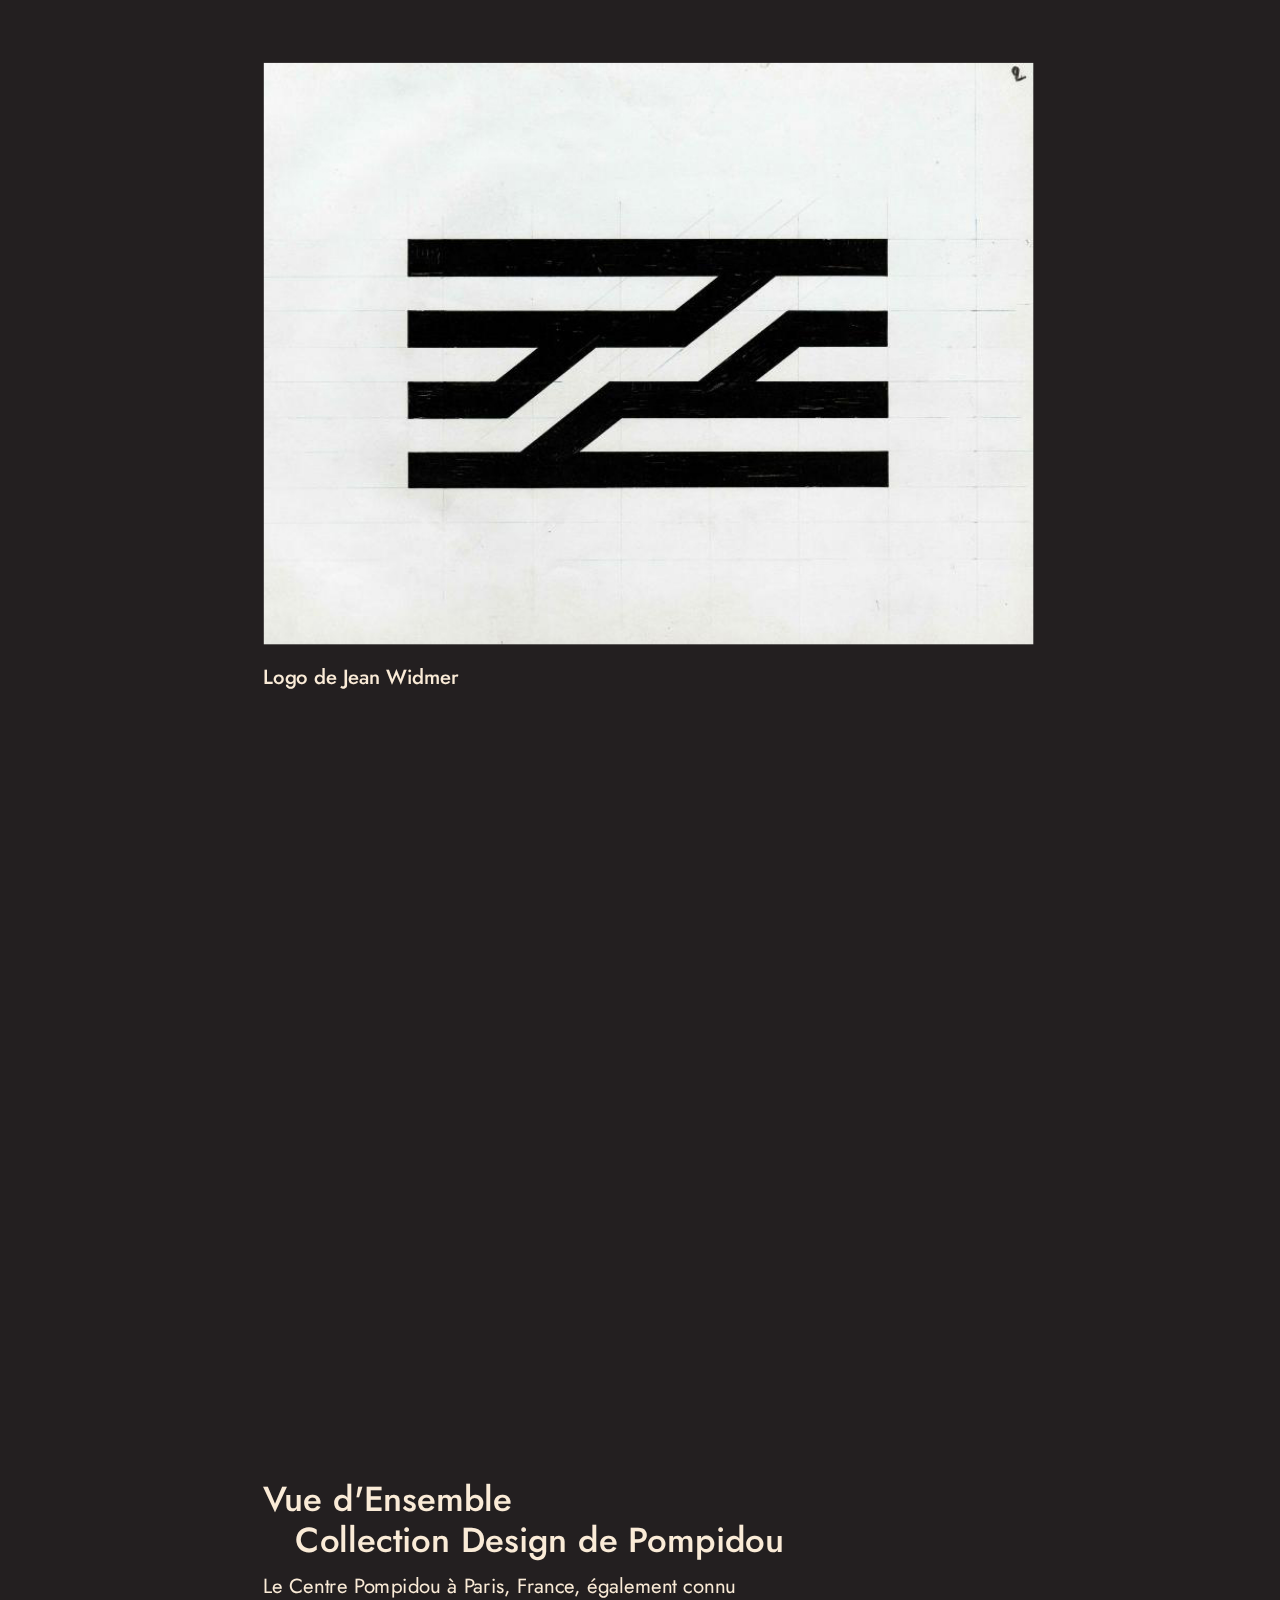
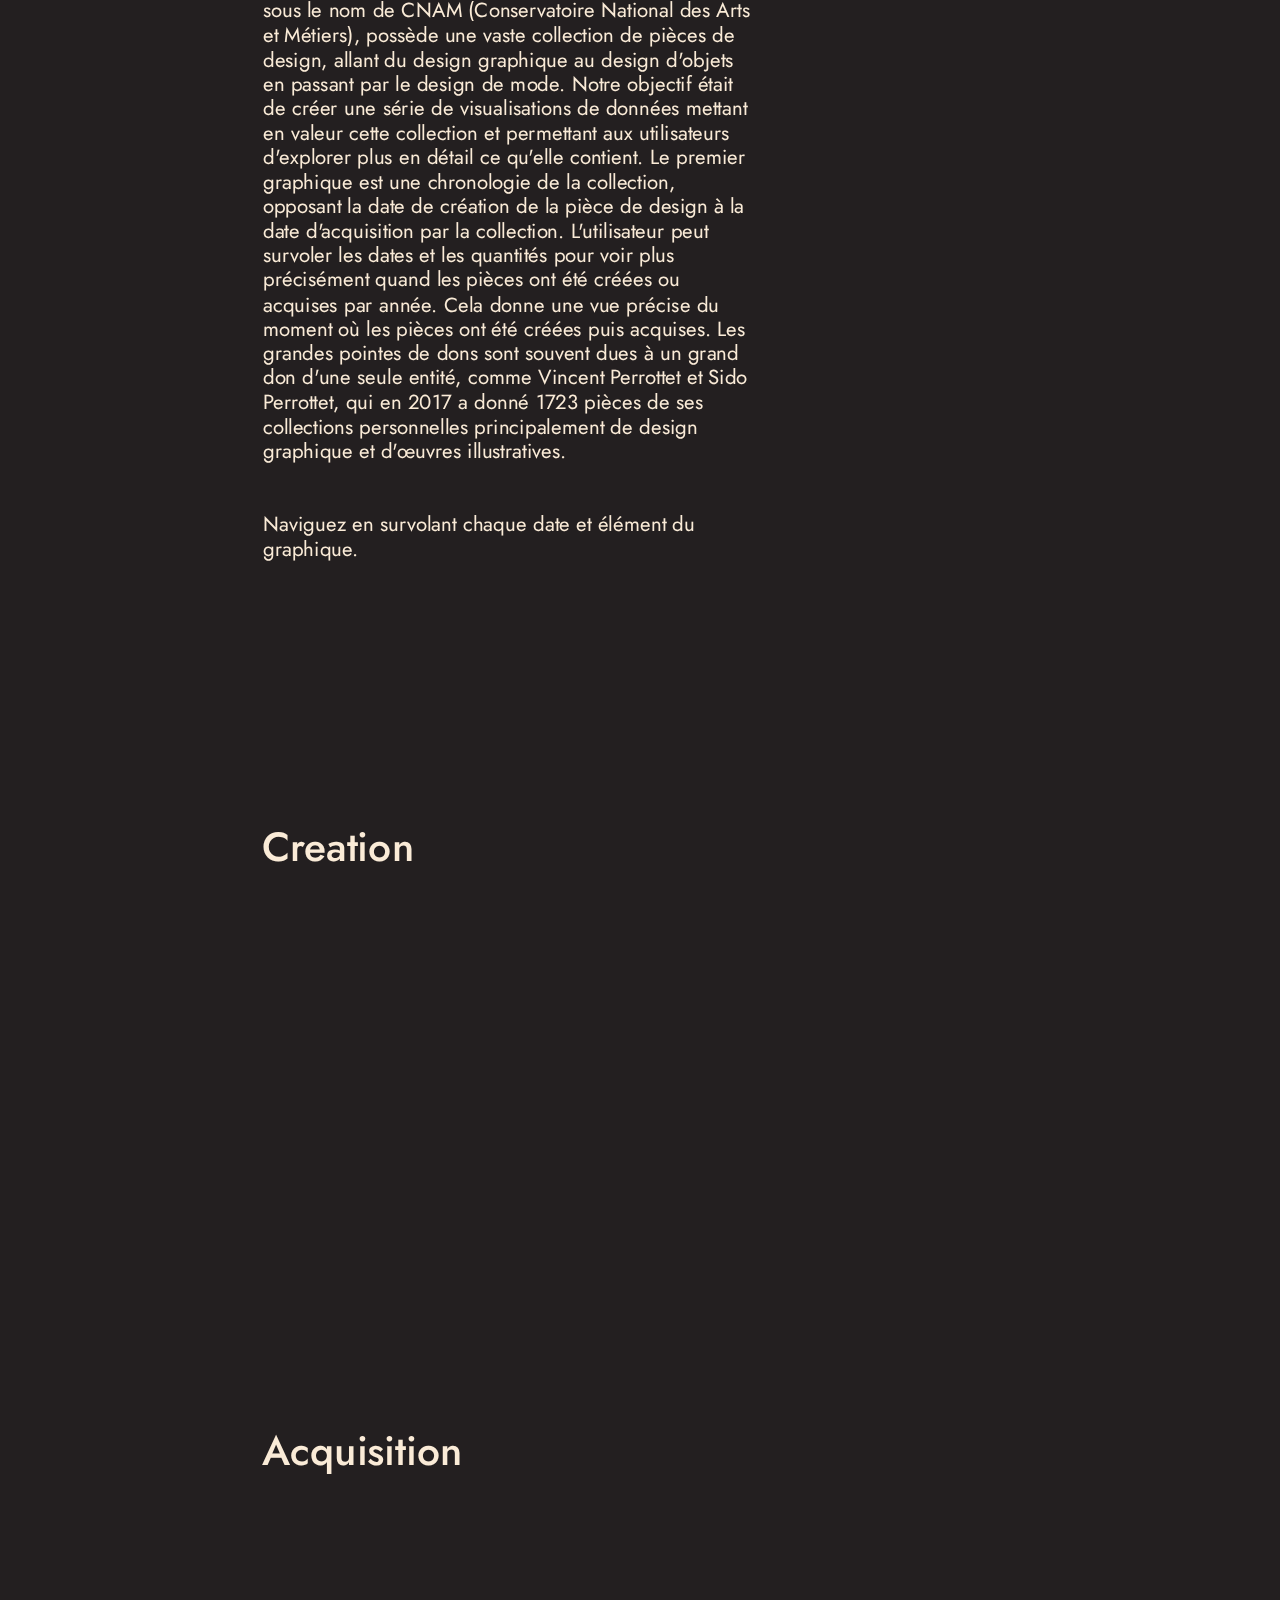
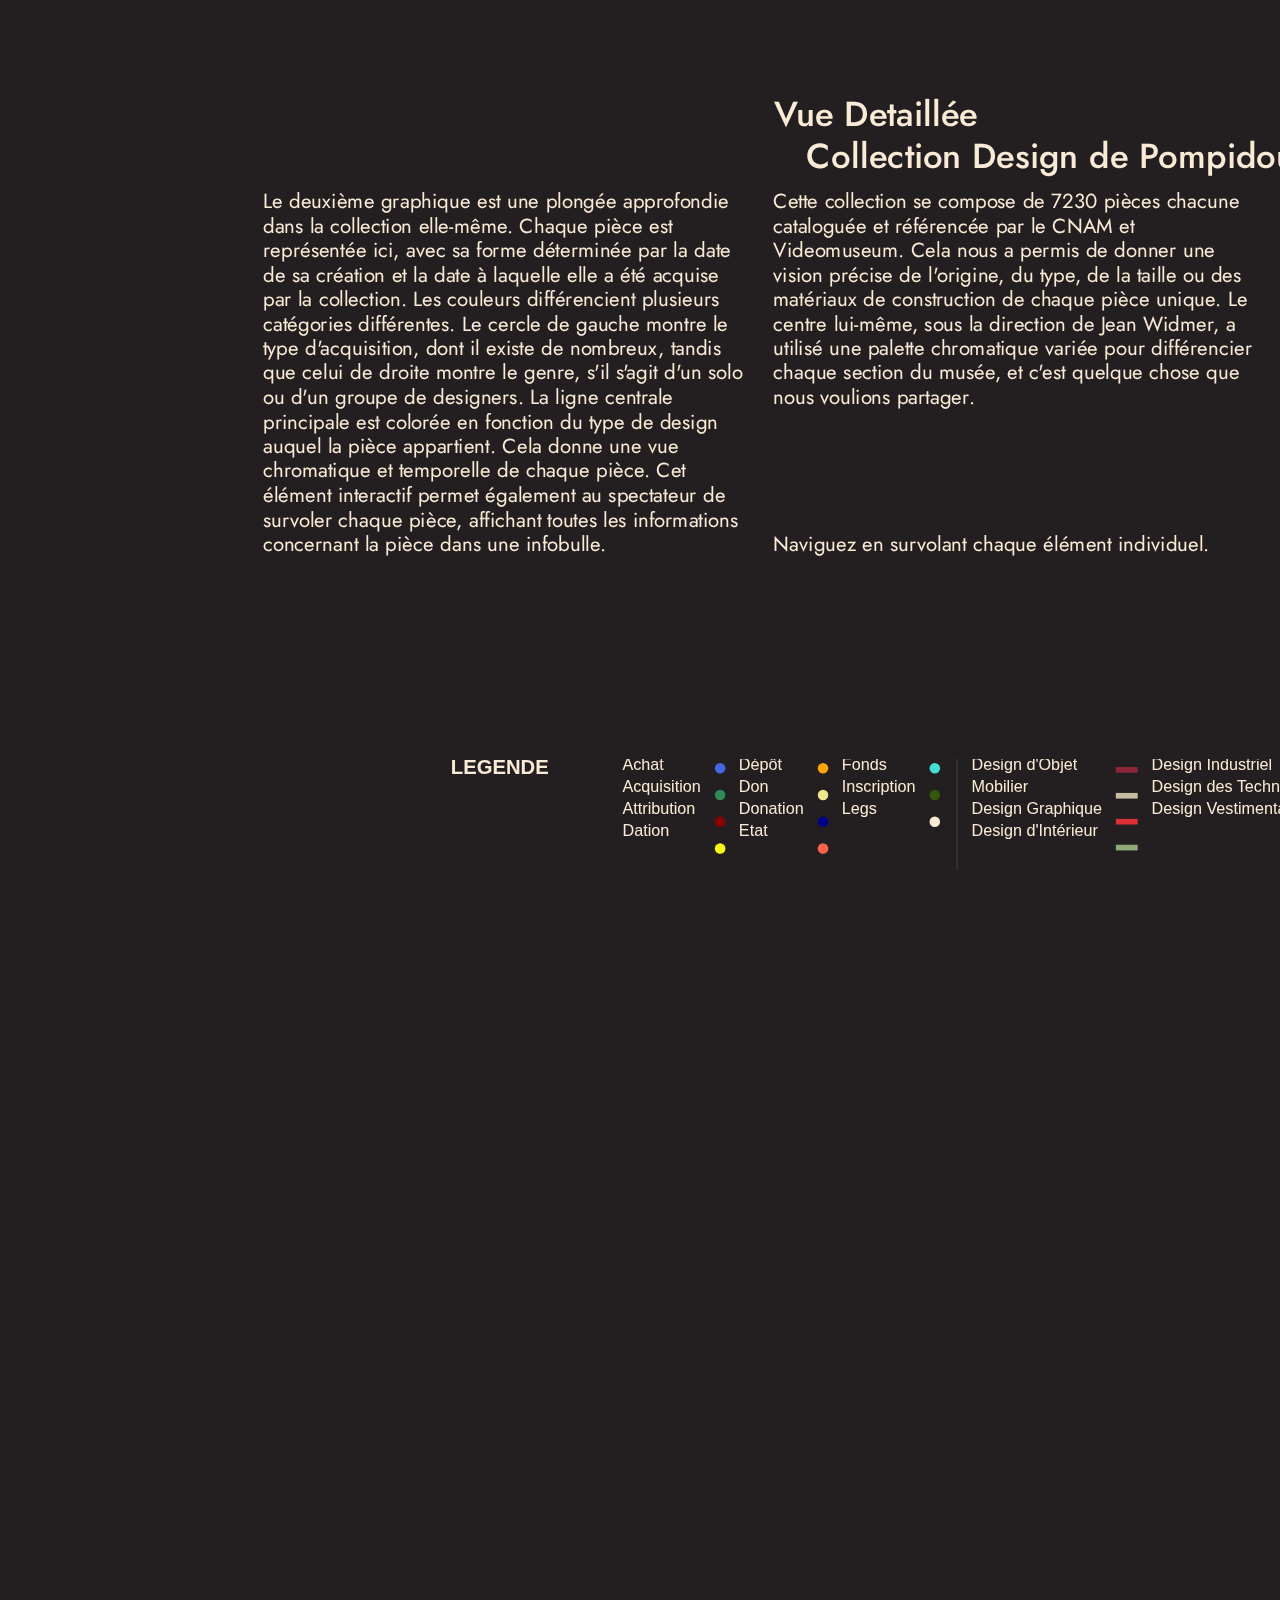
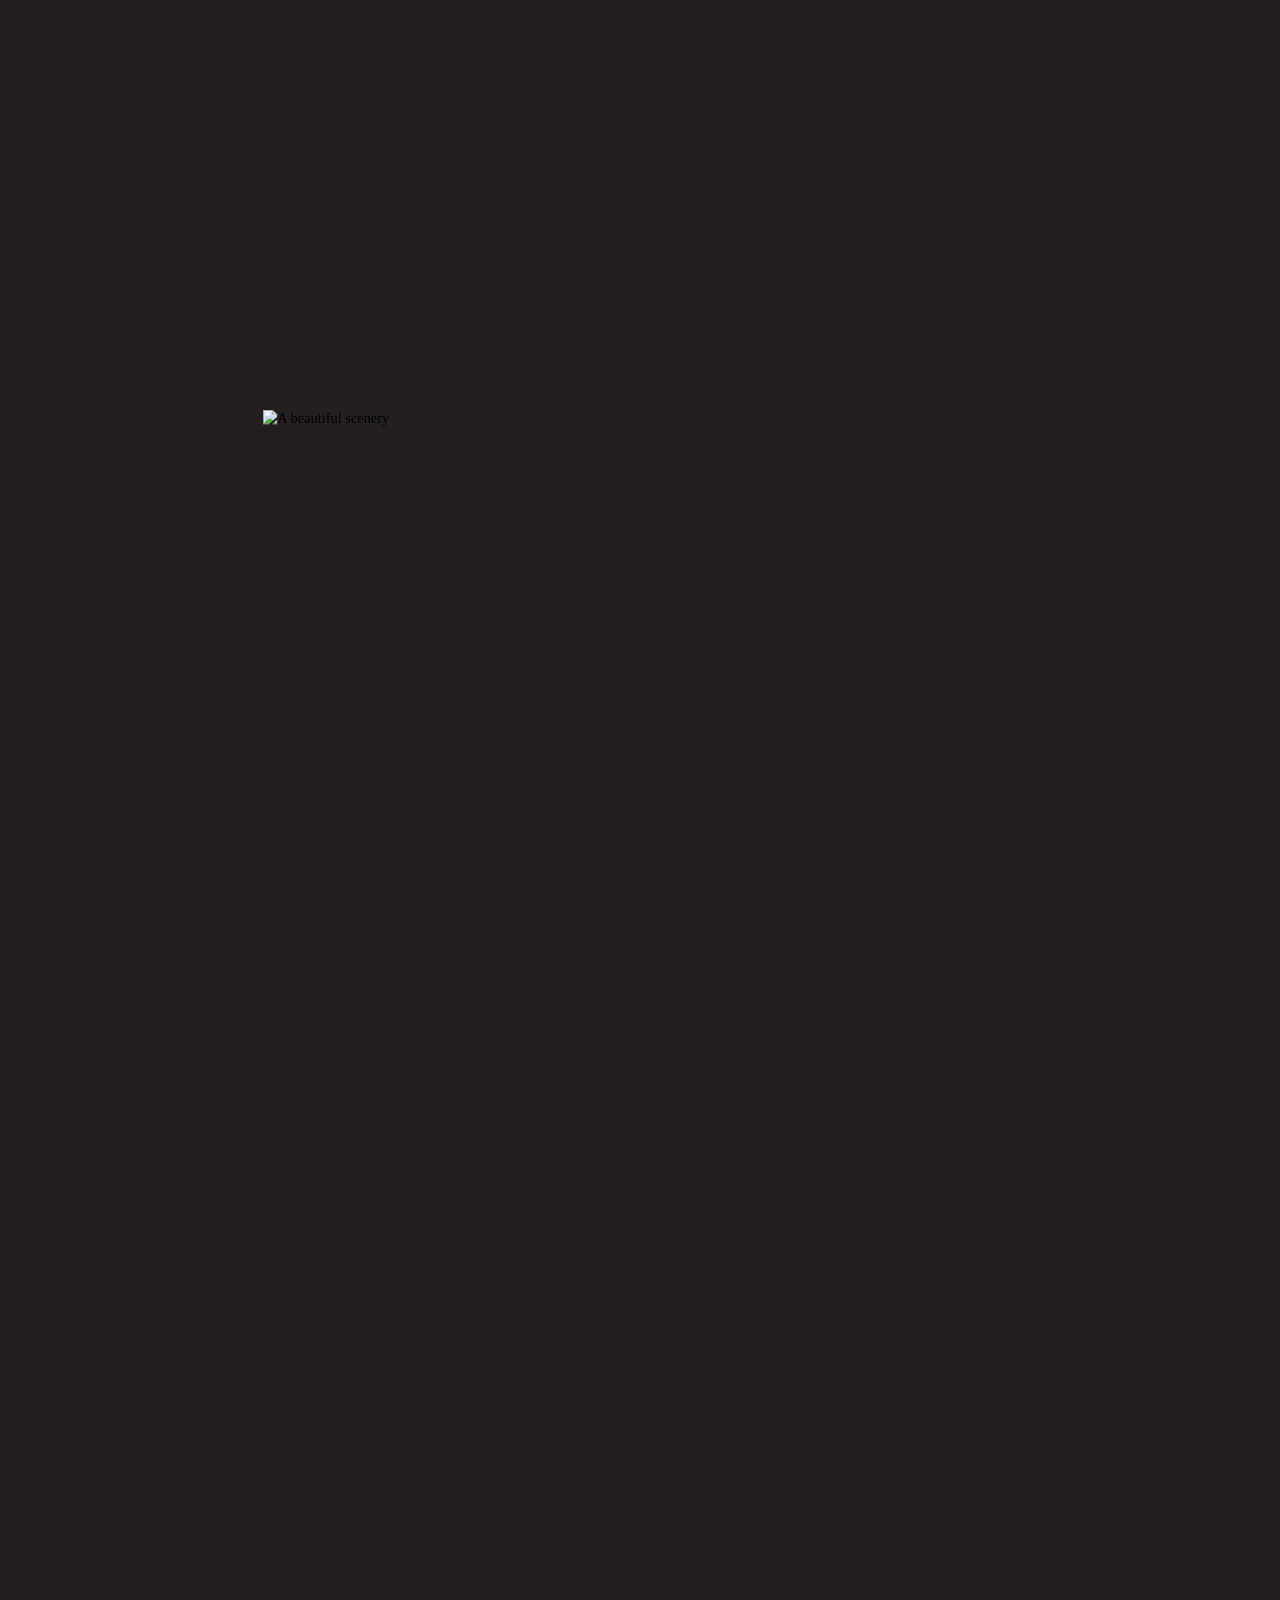
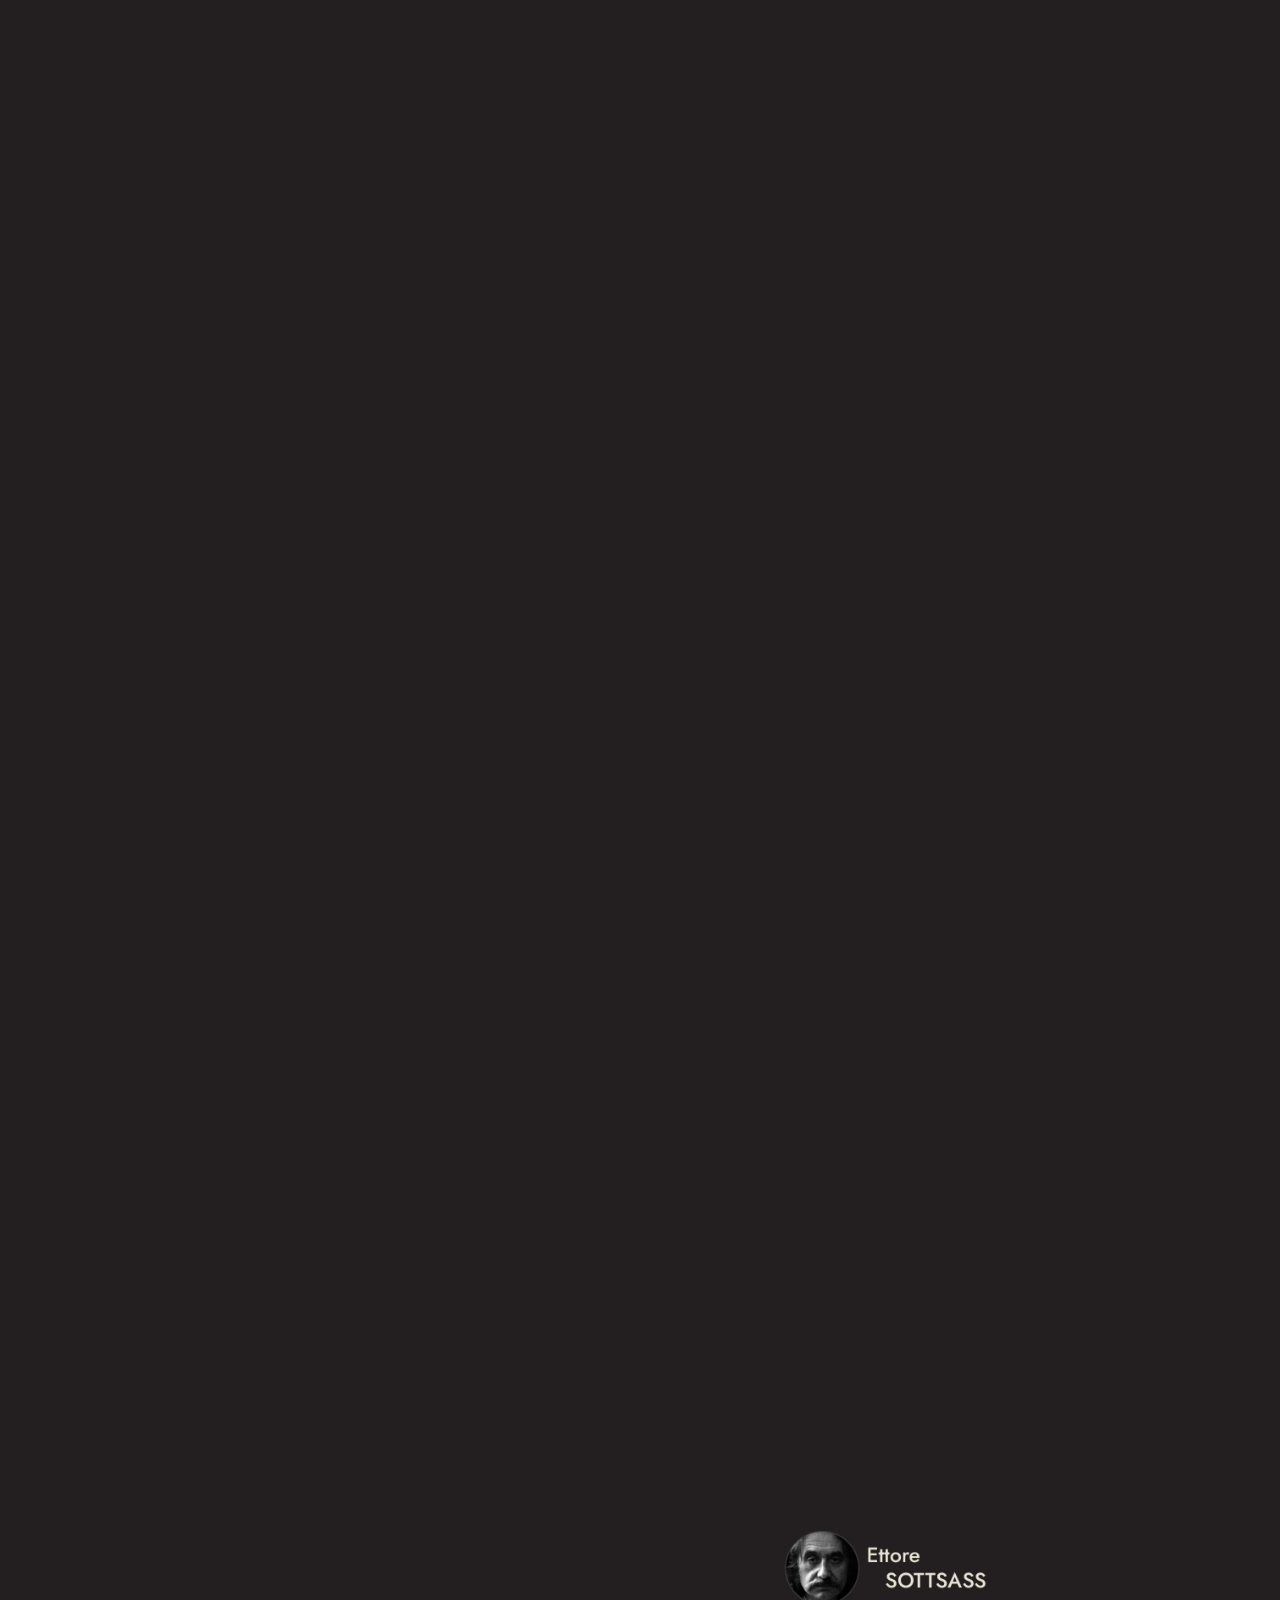
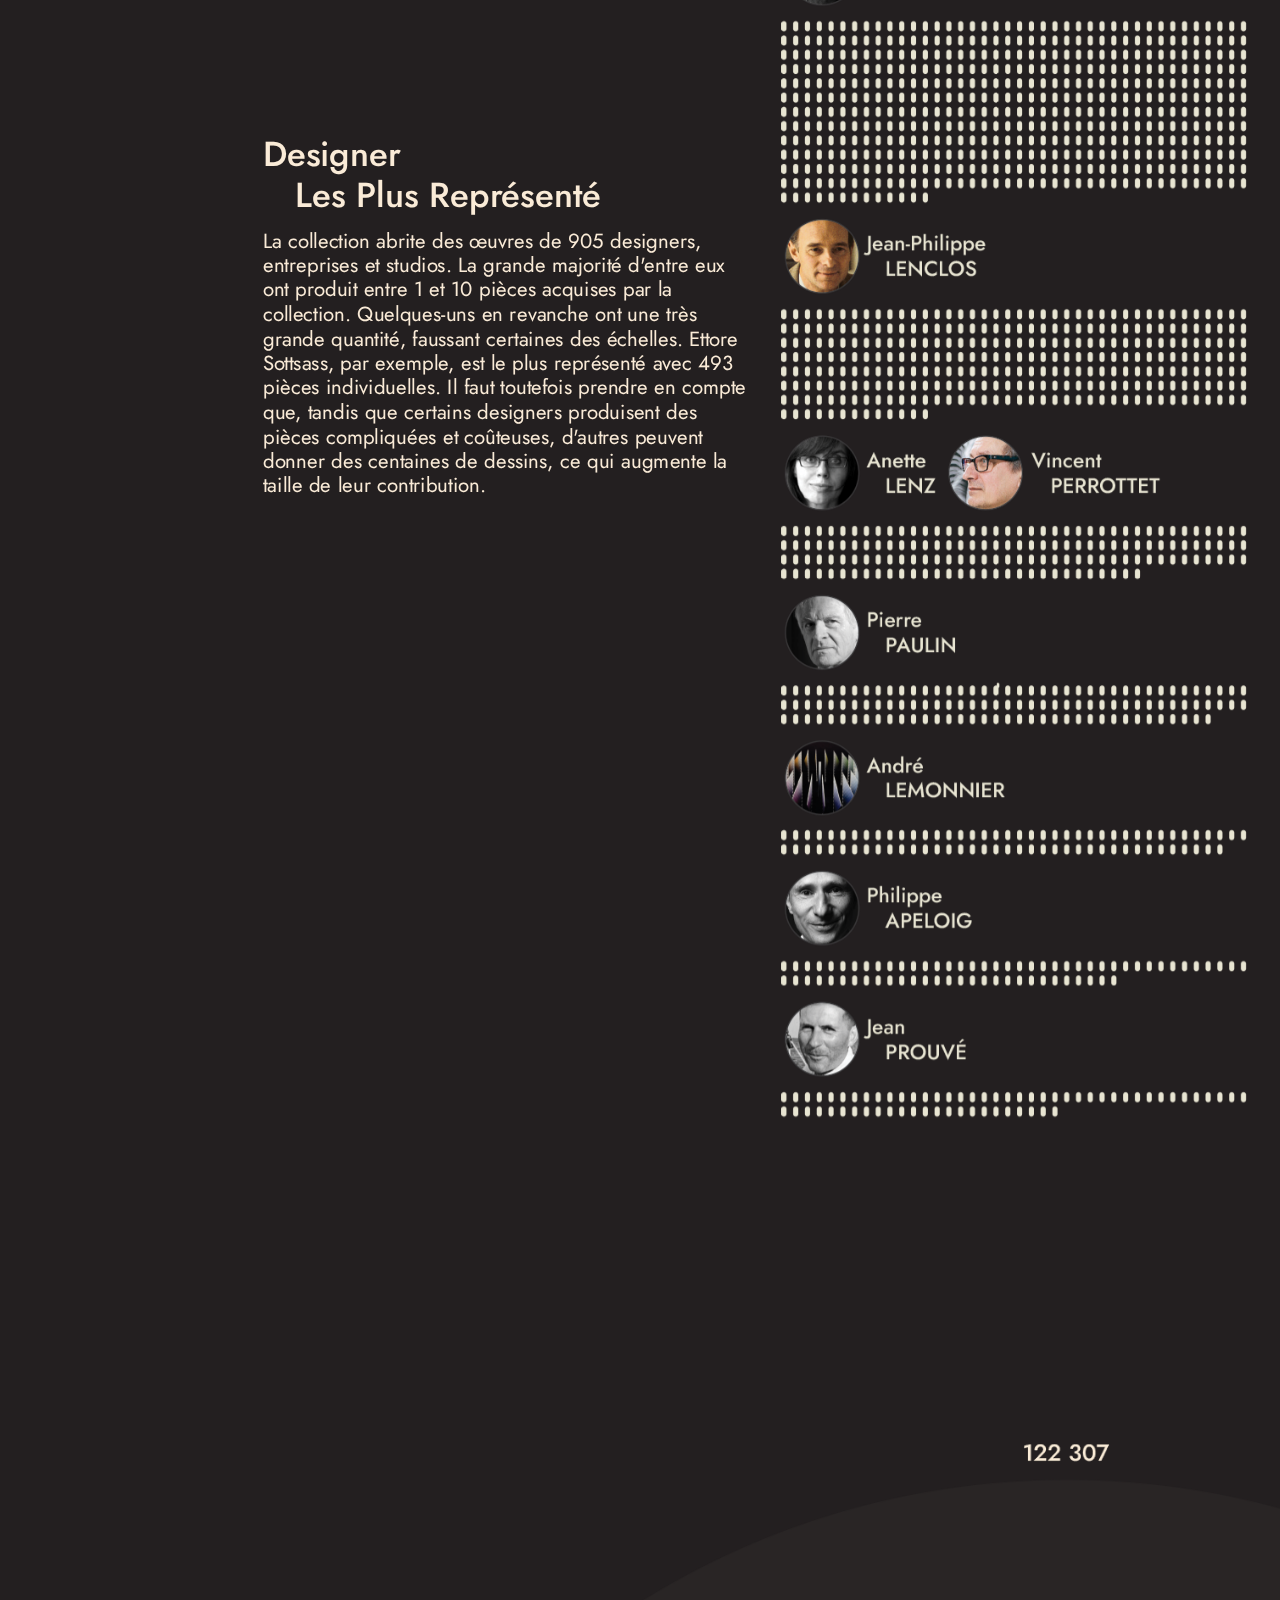
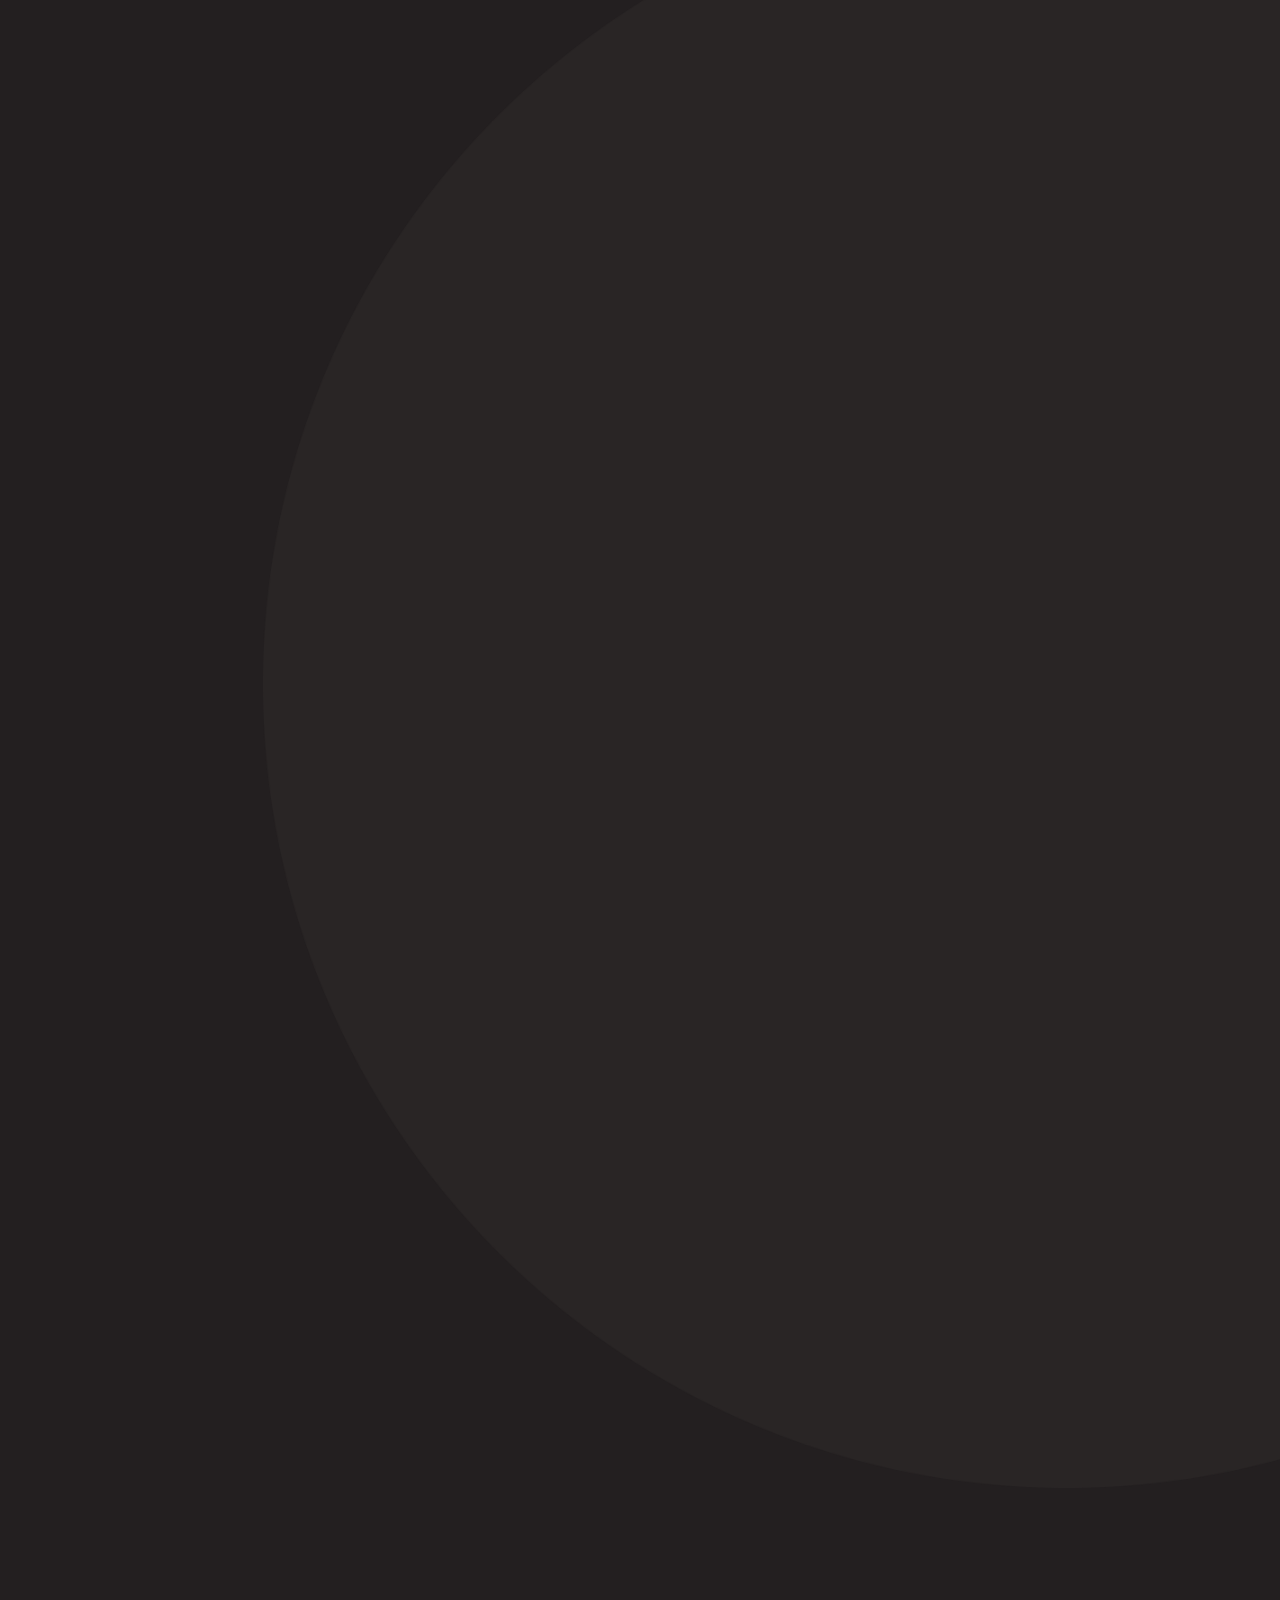
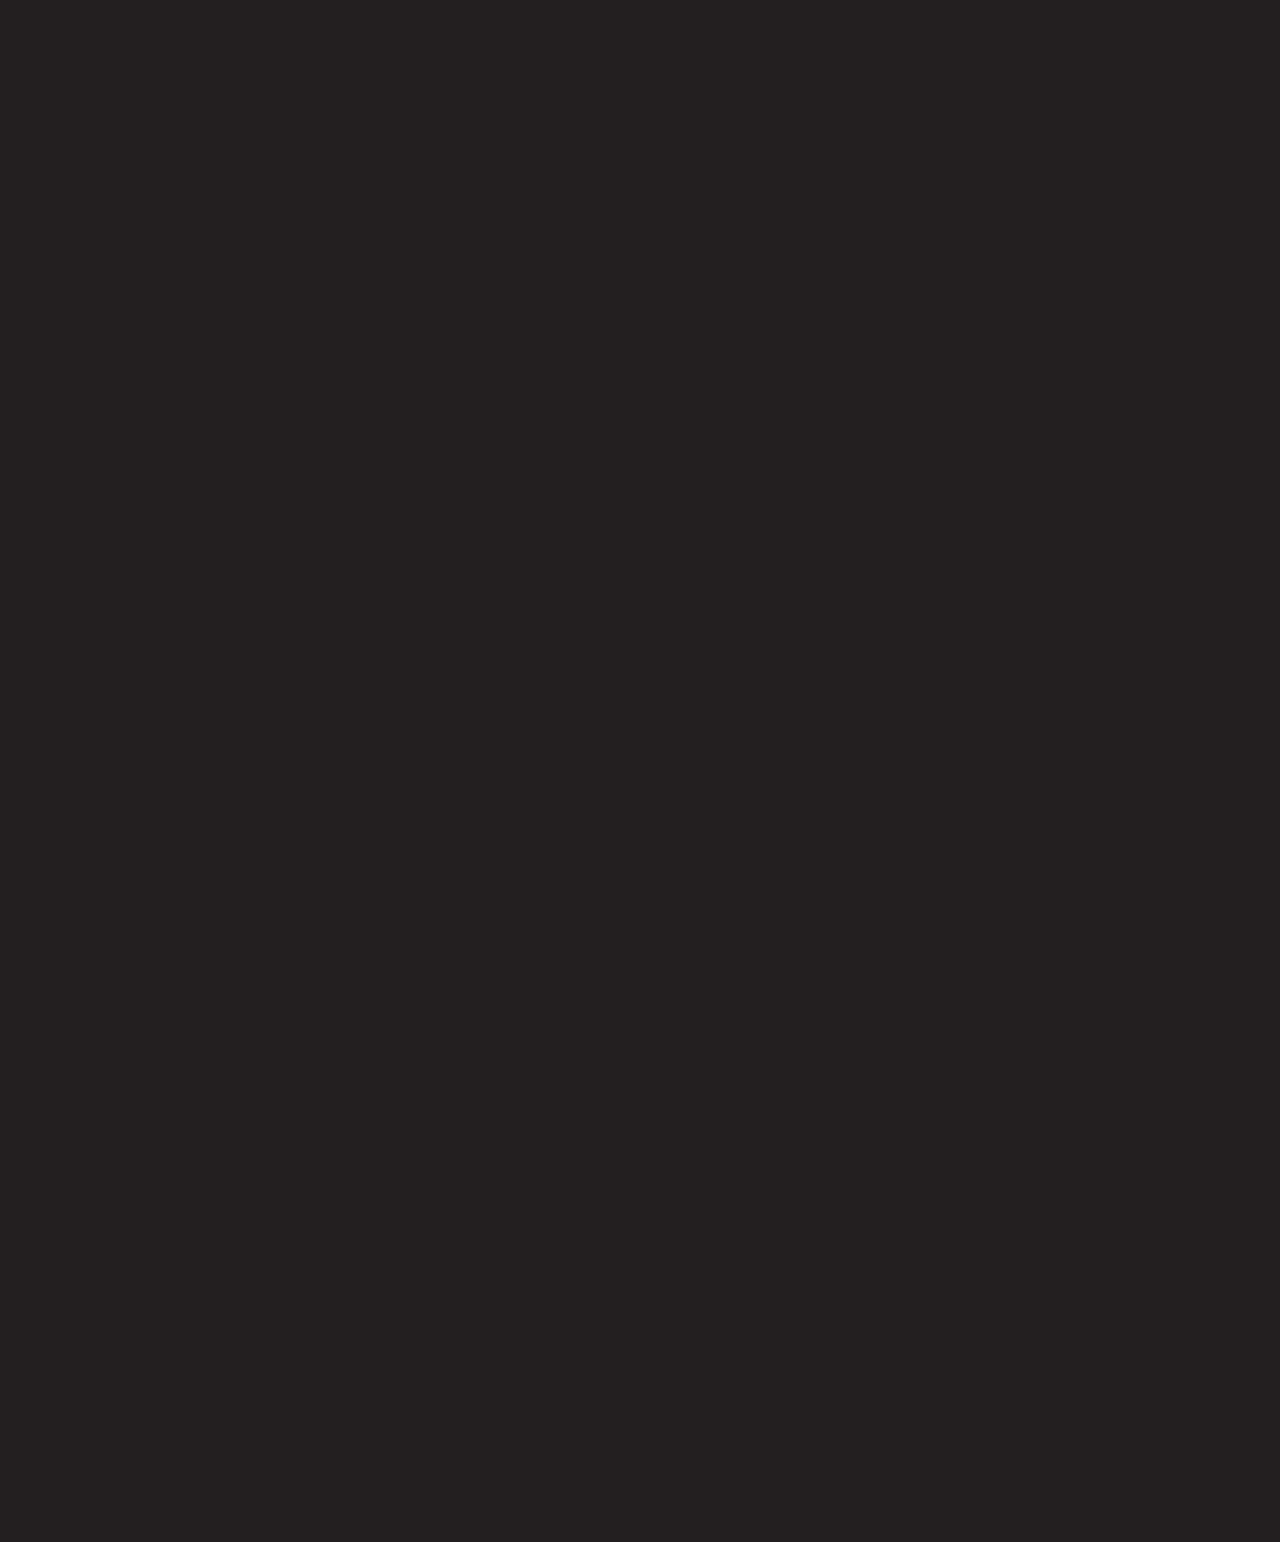
==== index.html @ c295a7bd "Update index.html" ====
<!DOCTYPE html>
<html lang="en">

<head>
    <meta charset="UTF-8">
    <meta name="viewport" content="width=device-width, initial-scale=1.0">
    <title>Iframe Example</title>
    <link rel="stylesheet" href="style.css">
    <link rel="preconnect" href="https://fonts.googleapis.com">
    <link rel="preconnect" href="https://fonts.gstatic.com" crossorigin>
    <link href="https://fonts.googleapis.com/css2?family=Jost:ital,wght@0,100..900;1,100..900&display=swap"
        rel="stylesheet">





</head>

<body>



    <div class="frame">

        <div class="header">
            <div class="logo"><img src="Extra/Dessin Logo Pompidou.jpg" width="855x" height="auto"></div>
        </div>

        <div class="widmer">Logo de Jean Widmer</div>

        <div class="centre">Centre POMPIDOU</div>

        <div class="titre">Une Visualisation Graphique<br> de la Collection de Design</div>

        <div class="nom">Amine Benmeddour<br>
            Paul-Arthur Lemarquis<br>
            Kristina Zhiltsova</div>


        <div class="texttotal">
            <div class="Creation">
                <div class="Creation">Creation</div>
            </div>
            <div class="Acquisition">
                <div class="Acquisition">Acquisition</div>
            </div>
            <div class="Overview">
                <div class="Titre">Vue d'Ensemble<br>&nbsp;&nbsp;&nbsp;Collection Design de Pompidou</div>
                <div class="Contenu">Le Centre Pompidou à Paris, France, également connu sous le nom de CNAM
                    (Conservatoire National des Arts et Métiers), possède une vaste collection de pièces de design,
                    allant du design graphique au design d'objets en passant par le design de mode. Notre objectif était
                    de créer une série de visualisations de données mettant en valeur cette collection et permettant aux
                    utilisateurs d'explorer plus en détail ce qu'elle contient. Le premier graphique est une chronologie
                    de la collection, opposant la date de création de la pièce de design à la date d'acquisition par la
                    collection. L'utilisateur peut survoler les dates et les quantités pour voir plus précisément quand
                    les pièces ont été créées ou acquises par année. Cela donne une vue précise du moment où les pièces
                    ont été créées puis acquises. Les grandes pointes de dons sont souvent dues à un grand don d'une
                    seule entité, comme Vincent Perrottet et Sido Perrottet, qui en 2017 a donné 1723 pièces de ses
                    collections personnelles principalement de design graphique et d'œuvres illustratives.
                    <br>
                    <br>
                    <br>
                    Naviguez en survolant chaque date et élément du graphique.


                </div>
            </div>
            <div class="Detail">
                <div class="Titre2">Vue Detaillée<br>&nbsp;&nbsp;&nbsp;Collection Design de Pompidou</div>
                <div class="Contenu">Le deuxième graphique est une plongée approfondie dans la collection elle-même.
                    Chaque pièce est représentée ici, avec sa forme déterminée par la date de sa création et la date à
                    laquelle elle a été acquise par la collection. Les couleurs différencient plusieurs catégories
                    différentes. Le cercle de gauche montre le type d'acquisition, dont il existe de nombreux, tandis
                    que celui de droite montre le genre, s'il s'agit d'un solo ou d'un groupe de designers. La ligne
                    centrale principale est colorée en fonction du type de design auquel la pièce appartient. Cela donne
                    une vue chromatique et temporelle de chaque pièce. Cet élément interactif permet également au
                    spectateur de survoler chaque pièce, affichant toutes les informations concernant la pièce dans une
                    infobulle.
                </div>
                <div class="Contenu2">Cette collection se compose de 7230 pièces chacune cataloguée et référencée par le
                    CNAM et Videomuseum. Cela nous a permis de donner une vision précise de l'origine, du type, de la
                    taille ou des matériaux de construction de chaque pièce unique. Le centre lui-même, sous la
                    direction de Jean Widmer, a utilisé une palette chromatique variée pour différencier chaque section
                    du musée, et c'est quelque chose que nous voulions partager.
                    <br>
                    <br>
                    <br>
                    <br>
                    <br>
                    <br>

                    Naviguez en survolant chaque élément individuel.

                </div>
            </div>
            <div class="Map">
                <div class="Titre">Vue d'Ensemble<br>&nbsp;&nbsp;&nbsp;Collection Design de Pompidou</div>
                <div class="Contenu">Pour améliorer encore la vision globale de la collection, nous avons également
                    conçu une carte montrant l'origine et la quantité de designers par pays. Inspirée par les cartes
                    Isotype d'Otto Neurath, la carte montre la répartition mondiale des artistes, avec une présence plus
                    importante en Europe. Une mise en garde cependant : certains de ces éléments comme un  seul designer, bien
                    qu'ils soient parfois composés de plus d'un membre. Nous avons compté chaque pièce comme ayant été
                    produite par une seule entité.
                </div>
            </div>
            <div class="Designers">
                <div class="Titre">Designer<br>&nbsp;&nbsp;&nbsp;Les Plus Représenté</div>
                <div class="Contenu">La collection abrite des œuvres de 905 designers, entreprises et studios. La grande
                    majorité d'entre eux ont produit entre 1 et 10 pièces acquises par la collection. Quelques-uns en
                    revanche ont une très grande quantité, faussant certaines des échelles. Ettore Sottsass, par
                    exemple, est le plus représenté avec 493 pièces individuelles. Il faut toutefois prendre en compte
                    que, tandis que certains designers produisent des pièces compliquées et coûteuses, d'autres peuvent
                    donner des centaines de dessins, ce qui augmente la taille de leur contribution.
                </div>
            </div>
            <div class="TotalDesigners">
                <div class="Titre">Designer<br>&nbsp;&nbsp;&nbsp;Les Plus Représenté</div>
                <div class="Contenu">Pour conclure, nous avons une représentation simple de la collection de design en
                    comparaison avec le reste de la collection globale du Centre Pompidou. Le Musée reste avant tout un
                    centre pour les beaux-arts et cela est assez clair ici. Cependant, la collection continuera sûrement
                    de croître à mesure que de plus en plus de designers produiront de nouvelles créations
                    intéressantes.
                </div>
            </div>
        </div>





        <iframe class="DesignOverall" src="Overall View of Design Collection Code/Detailed-View.html" width="100%"
            height="5500" style="border:none;"></iframe>

        <iframe class="DesignDetail" src="Detail of Design Collection Code/index.html" width="2000px" height="1400"
            style="border:none;"></iframe>

        <div class="Carte">
            <img src="Extra/CleanedUp Map.png" alt="A beautiful scenery" width="2250px" height="auto" title="Map">
        </div>
        <div class="DesignersQuantity">
            <img src="Extra/Designers.png" alt="A beautiful scenery" width="1670px" height="auto" title="Designers">
        </div>
        <div class="Total">
            <img src="Extra/TotalVsDesign.png" alt="A beautiful scenery" width="auto" height="auto" title="Total">
        </div>
        <div class="merci">MERCI</div>
    </div>

    <!-- <div class="pixel">
        <img src="/Extra/Photoshop Mockup.png" alt="A beautiful scenery" width="2350px" height="auto"
            title="Beautiful Scenery">
    </div> -->

</body>

</html>
---- style.css ----
body {
position: absolute;
left: 200px;
  background-color: #231f20;
  transform-origin: top left;
  transform: scale(0.9);
  width: 100%;
  height: 100%;
}

.frame {
  display: flex;
  flex-direction: column;
}

.DesignOverall {
  position: absolute;
  overflow-x: hidden;
  width: 3390px;
  top: 1513px;
}

.DesignDetail {
  position: absolute;
  top: 4390px;
  left: 150px;
}

.pixel {
  position: absolute;
  opacity: 0.3;
  top: 8px;
  left: 7px;
}

.Contenu {
  position: absolute;
  top: 106px;
  width: 543px;
  font-family: "Jost", sans-serif;
  font-optical-sizing: auto;
  font-style: normal;
  font-size: 17pt;
  line-height: 1.2;
  color: antiquewhite;
}

.Contenu2 {
  position: absolute;
  top: 106px;
  left: 567px;
  width: 543px;
  font-family: "Jost", sans-serif;
  font-optical-sizing: auto;
  font-style: normal;
  font-size: 17pt;
  line-height: 1.2;
  color: antiquewhite;
}

.Titre {
  font-family: "Jost", sans-serif;
  font-optical-sizing: auto;
  font-weight: 500;
  font-size: 29pt;
  line-height: 1.2;
  width: 1000px;
  color: antiquewhite;
}

.Titre2 {
  font-family: "Jost", sans-serif;
  font-optical-sizing: auto;
  font-weight: 500;
  font-size: 29pt;
  line-height: 1.2;
  position: absolute;
  left: 568px;
  width: 1000px;
  color: antiquewhite;
}

.Overview {
  position: absolute;
  top: 1634px;
  left: 61px;
}

.Detail {
  position: absolute;
  top: 3651px;
  left: 61px;
}

.Map {
  position: absolute;
  top: 6675px;
  left: 1763px;
}

.Carte {
  position: absolute;
  top: 5780px;
  left: 61px;
}

.DesignersQuantity {
  position: absolute;
  top: 8803px;
  left: 637px;
}

.Designers {
  position: absolute;
  top: 9028px;
  left: 61px;
}

.Acquisition {
  position: absolute;
  top: 1674px;
  left: 30px;
  font-family: "Jost", sans-serif;
  font-weight: 500;
  font-size: 34pt;
  color: antiquewhite;
}

.Creation {
  position: absolute;
  top: 1338px;
  left: 30px;
  font-family: "Jost", sans-serif;
  font-weight: 500;
  font-size: 34pt;
  color: antiquewhite;
}

.Total {
  position: absolute;
  top: 10484px;
  left: 61px;
}

.TotalDesigners {
  position: absolute;
  top: 10374px;
  left: 1760px;
}

.merci {
  position: absolute;
  top: 12053px;
  left: 1760px;
  font-family: "Jost", sans-serif;
  font-optical-sizing: auto;
  font-weight: 500;
  font-size: 69pt;
  line-height: 1.2;
  width: 1000px;
  color: antiquewhite;
}

.logo {
  position: absolute;
  top: 61px;
  left: 62px;
}

.widmer {
  position: absolute;
  top: 730px;
  left: 61px;
  font-family: "Jost", sans-serif;
  font-optical-sizing: auto;
  font-weight: 500;
  font-size: 17pt;
  line-height: 1.2;
  width: 1000px;
  color: antiquewhite;
}

.centre {
  position: absolute;
  top: 32px;
  left: 1195px;
  font-family: "Jost", sans-serif;
  font-optical-sizing: auto;
  font-weight: 500;
  font-size: 99pt;
  line-height: 1.2;
  width: 1300px;
  color: antiquewhite;
}

.titre {
  position: absolute;
  top: 388px;
  left: 1764px;
  font-family: "Jost", sans-serif;
  font-optical-sizing: auto;
  font-weight: 500;
  font-size: 32pt;
  line-height: 1.2;
  width: 1300px;
  color: antiquewhite;
}

.nom {
  position: absolute;
  top: 1064px;
  left: 1195px;
  font-family: "Jost", sans-serif;
  font-optical-sizing: auto;
  font-weight: 500;
  font-size: 32pt;
  line-height: 1.2;
  width: 1300px;
  color: antiquewhite;
}
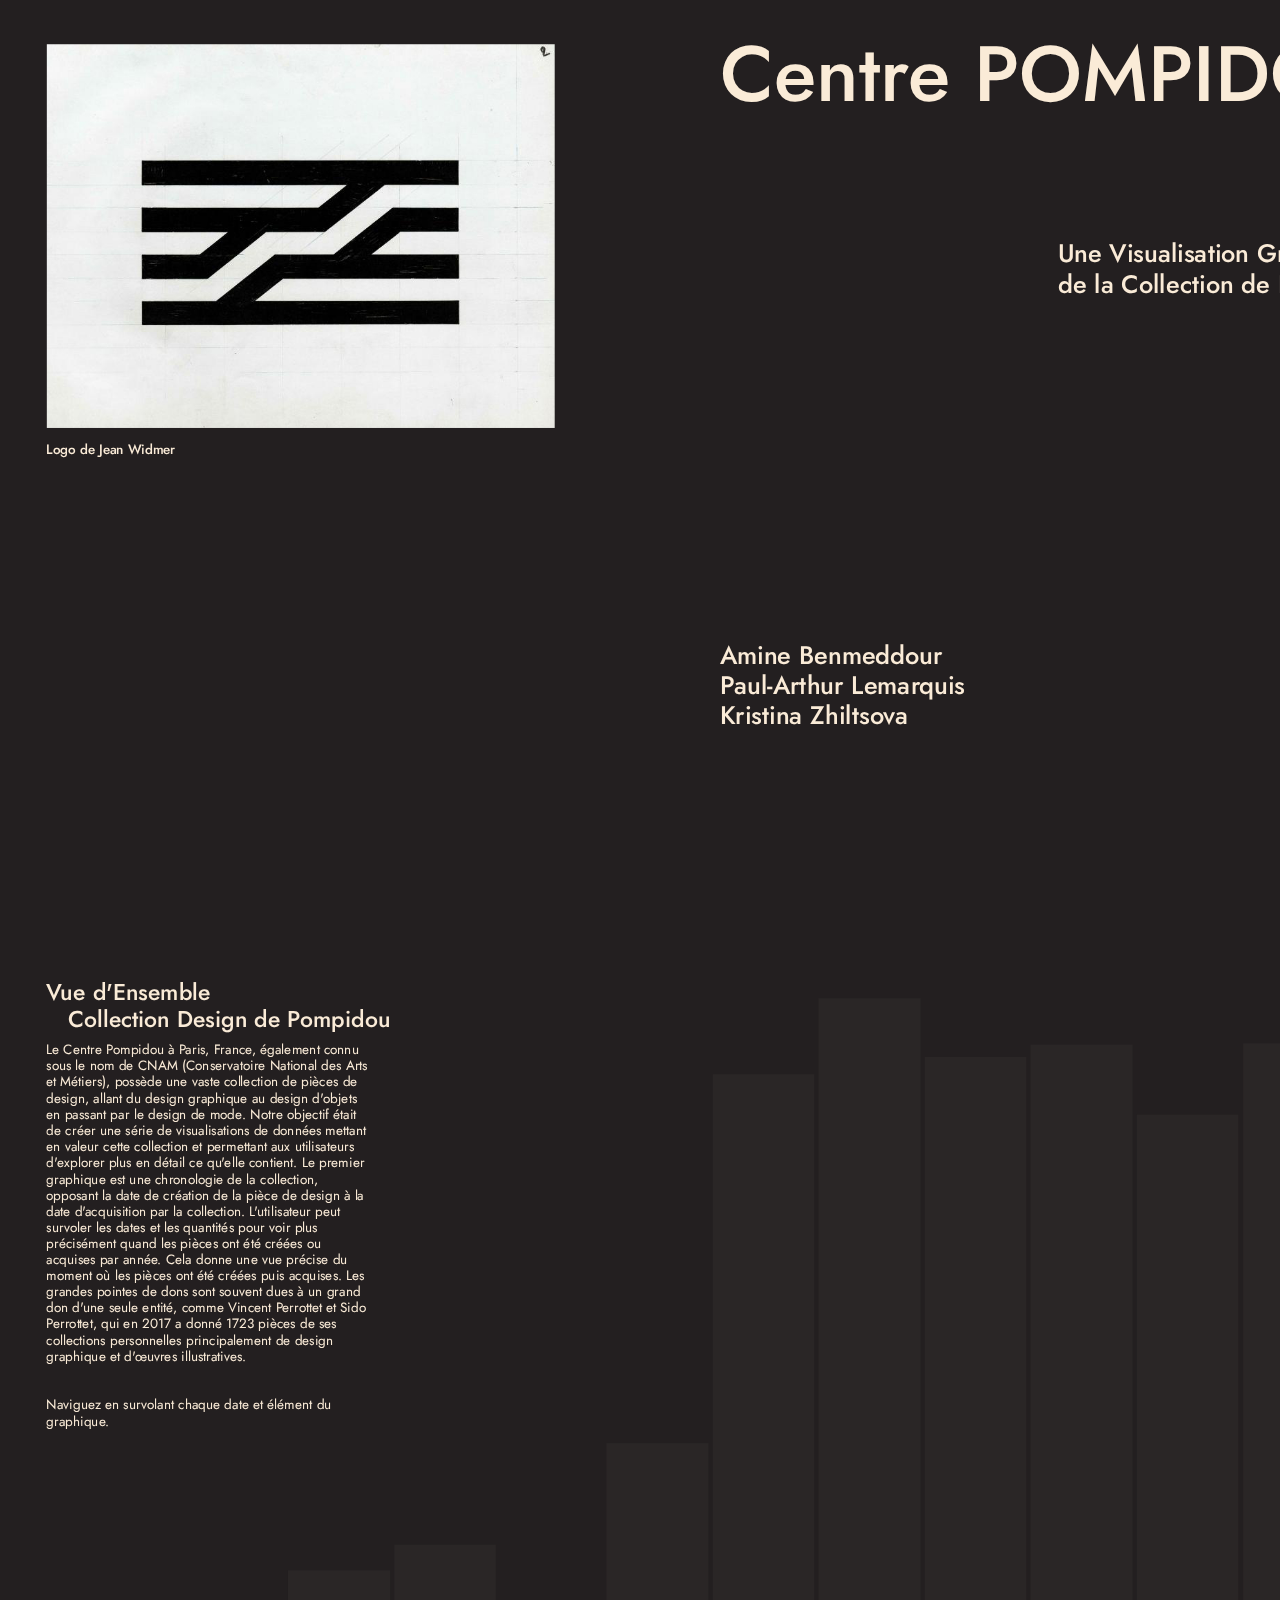
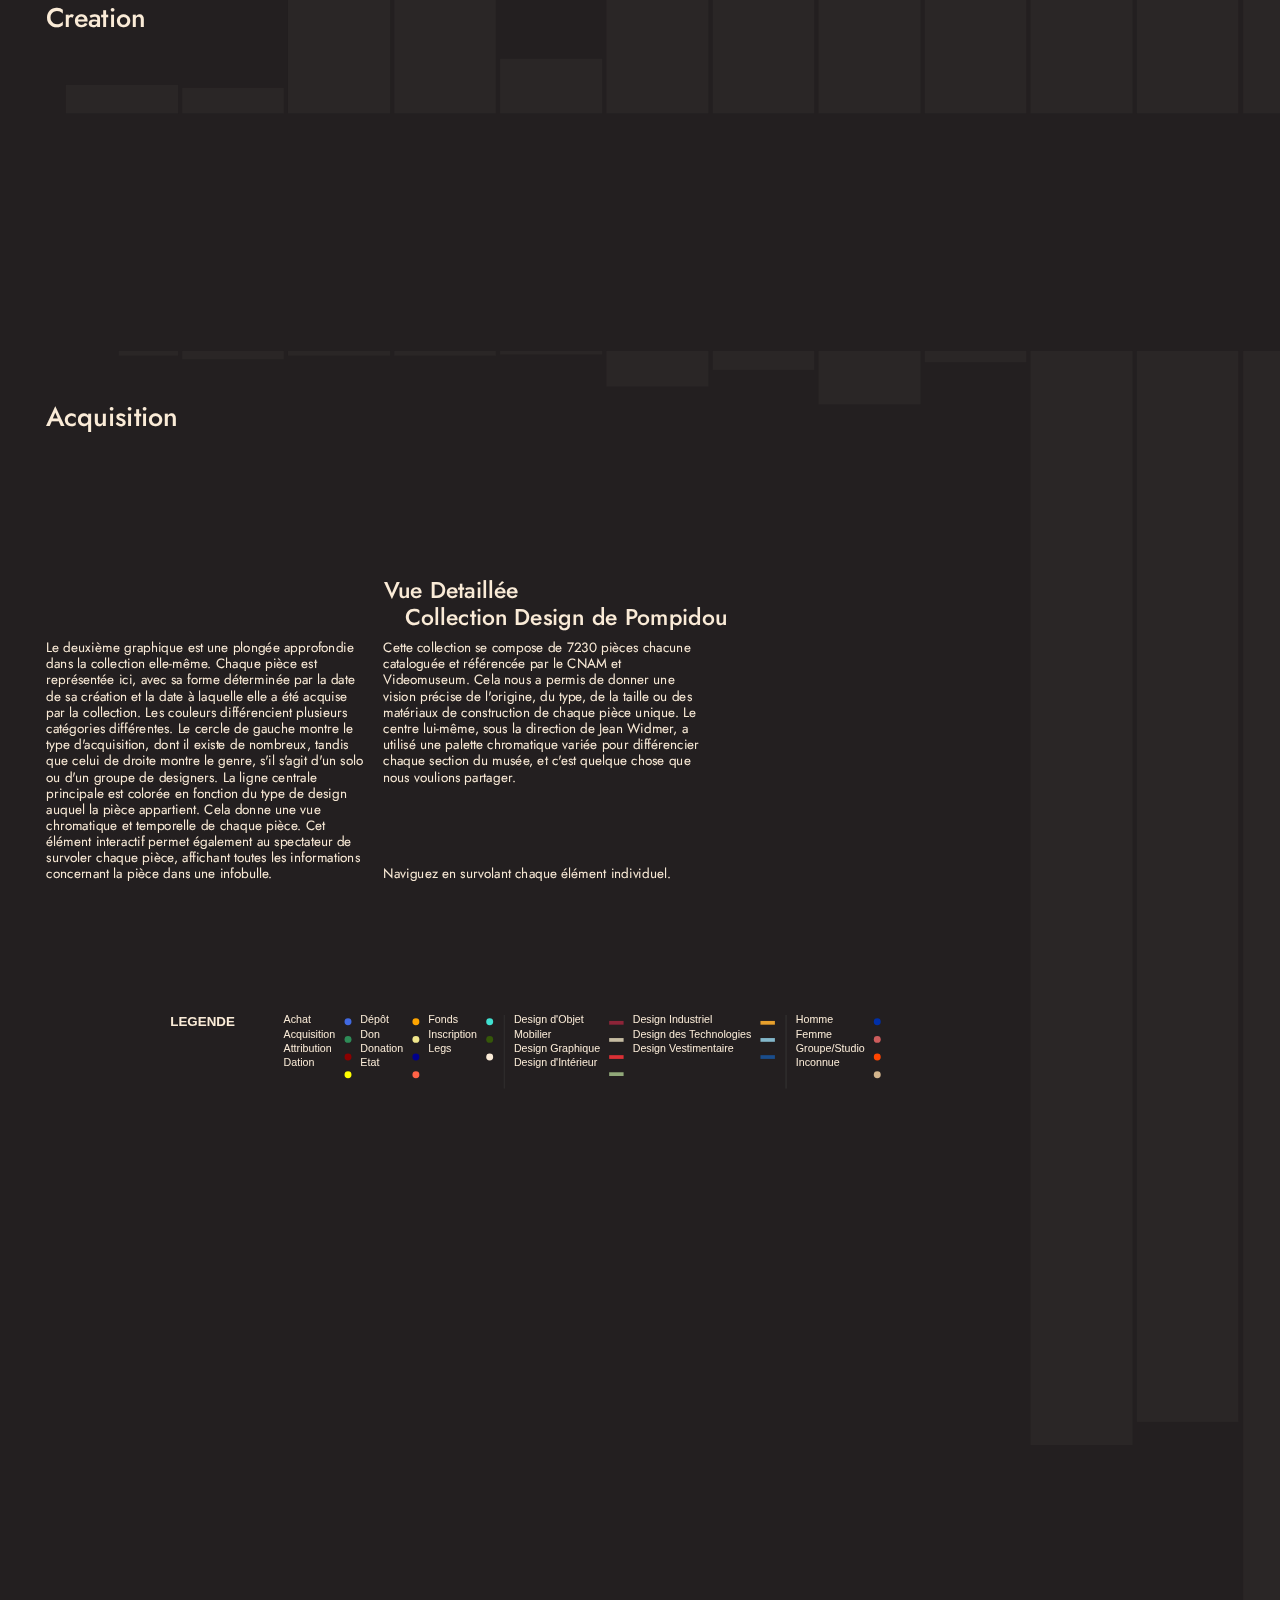
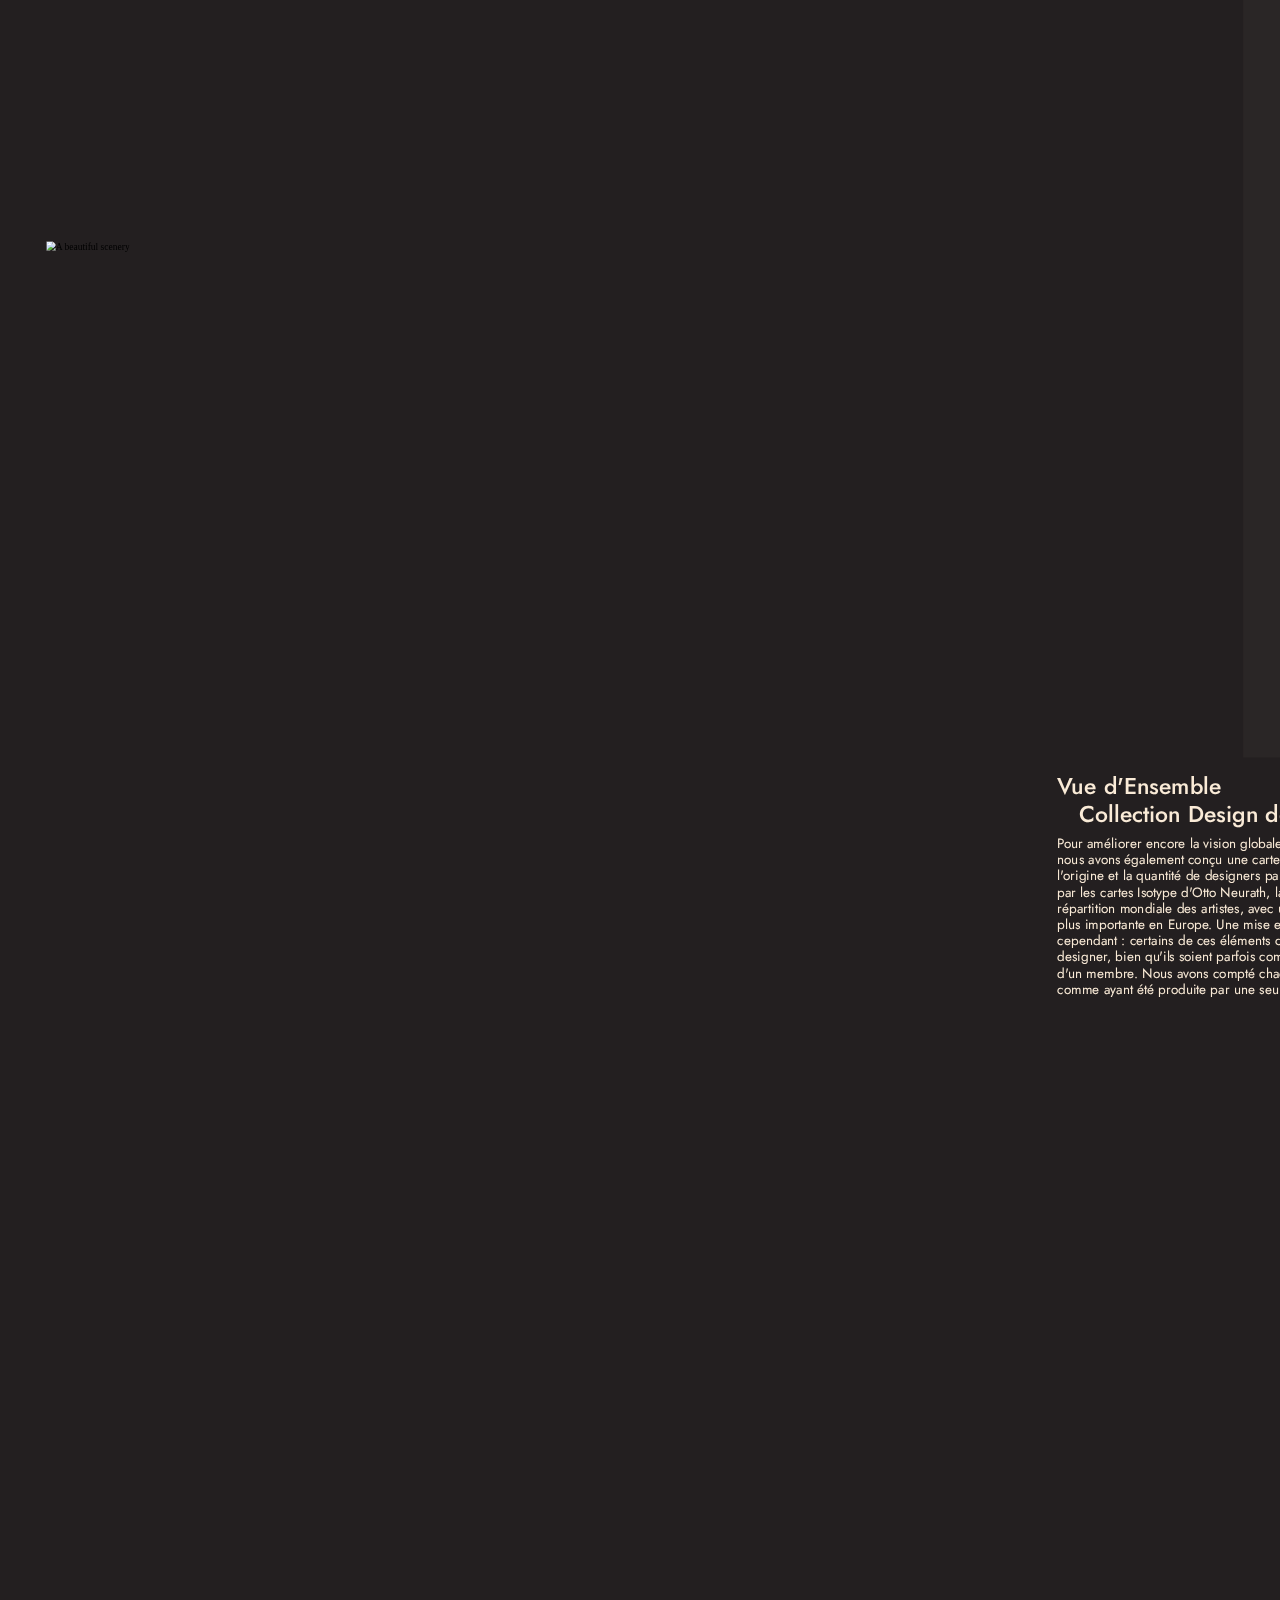
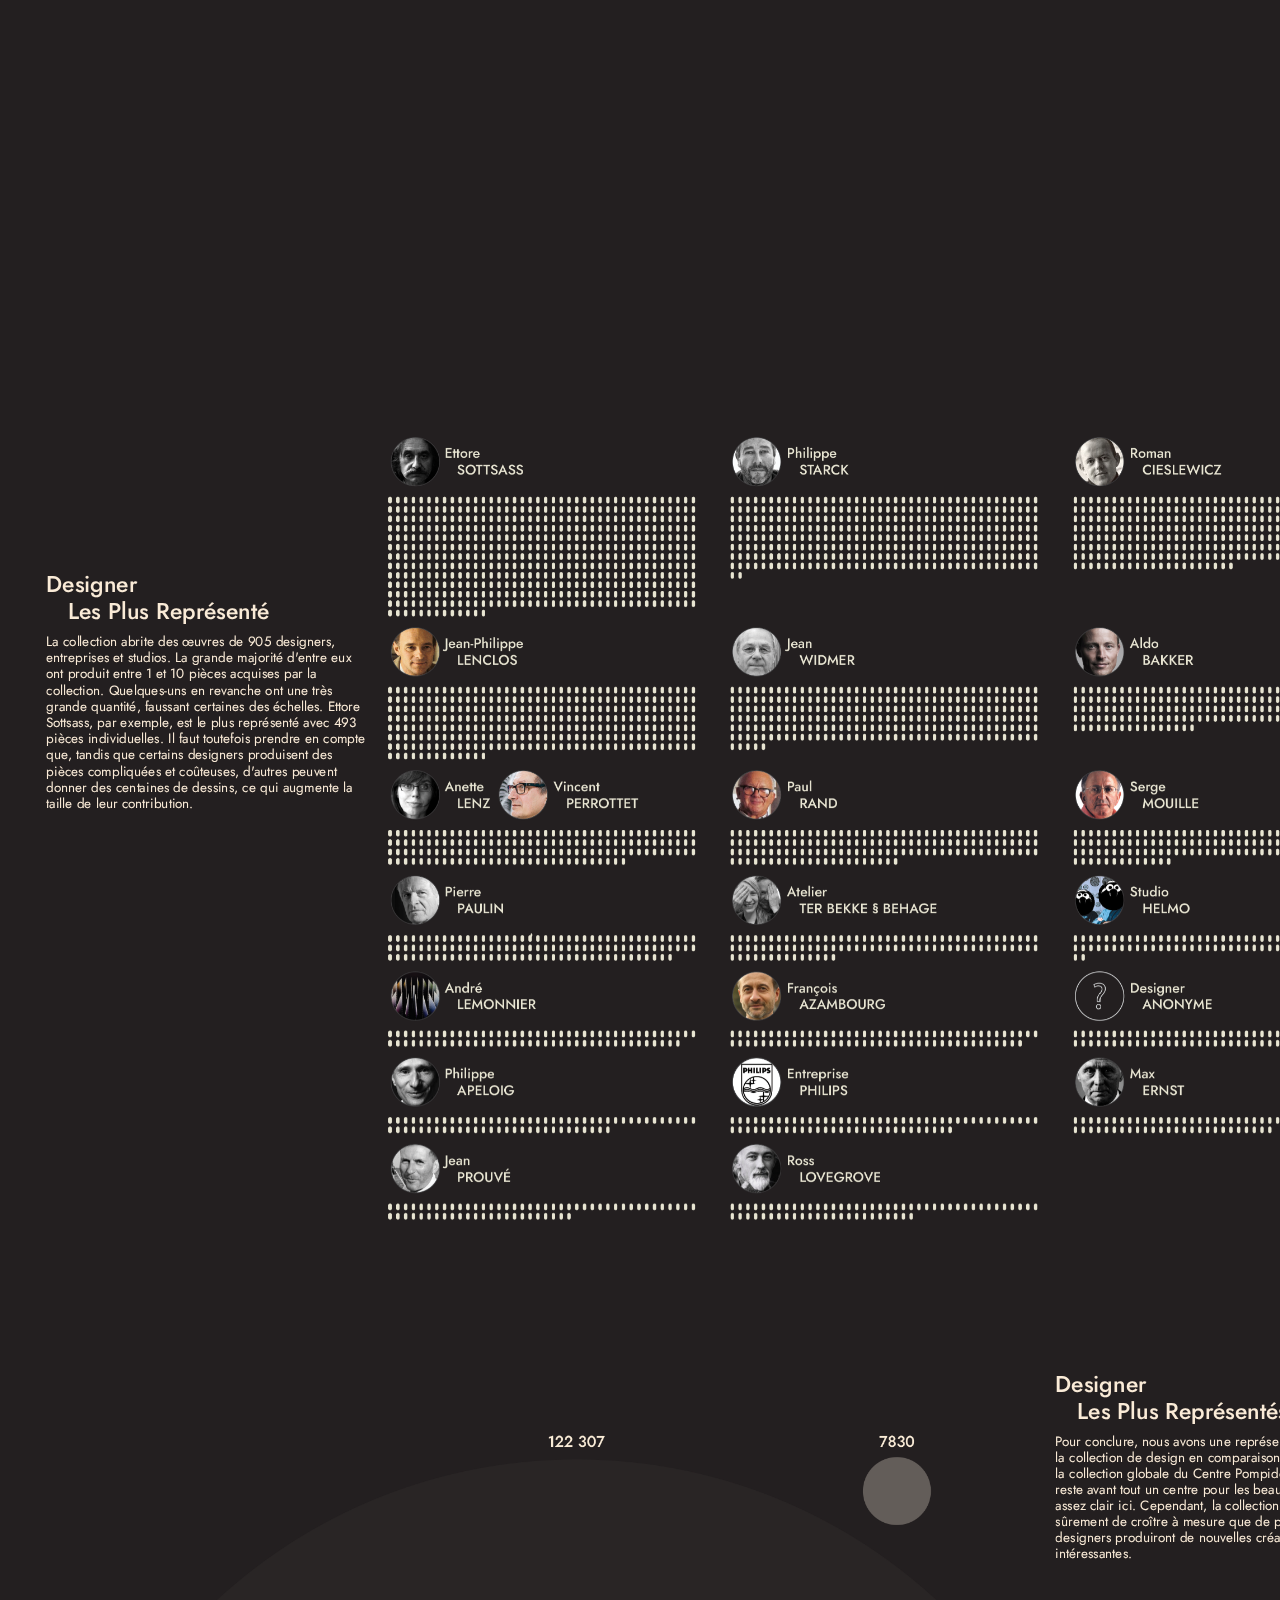
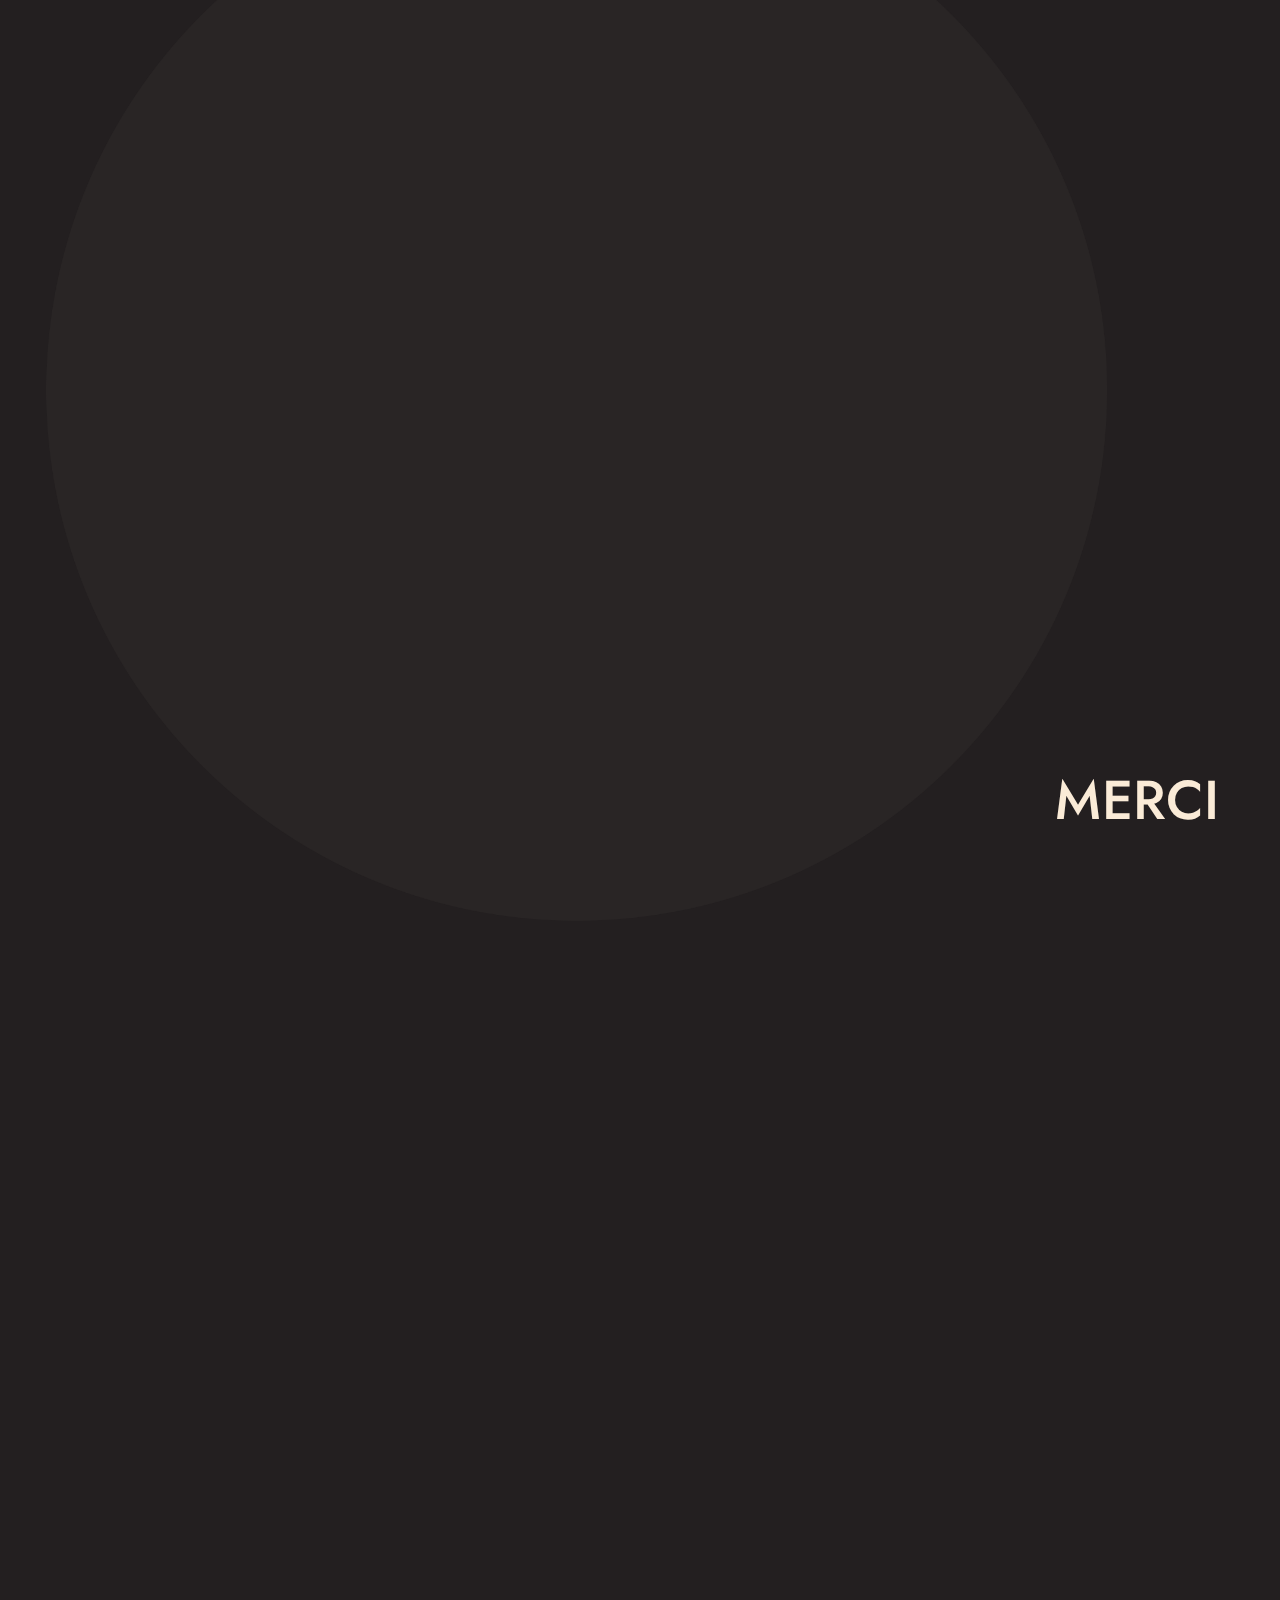
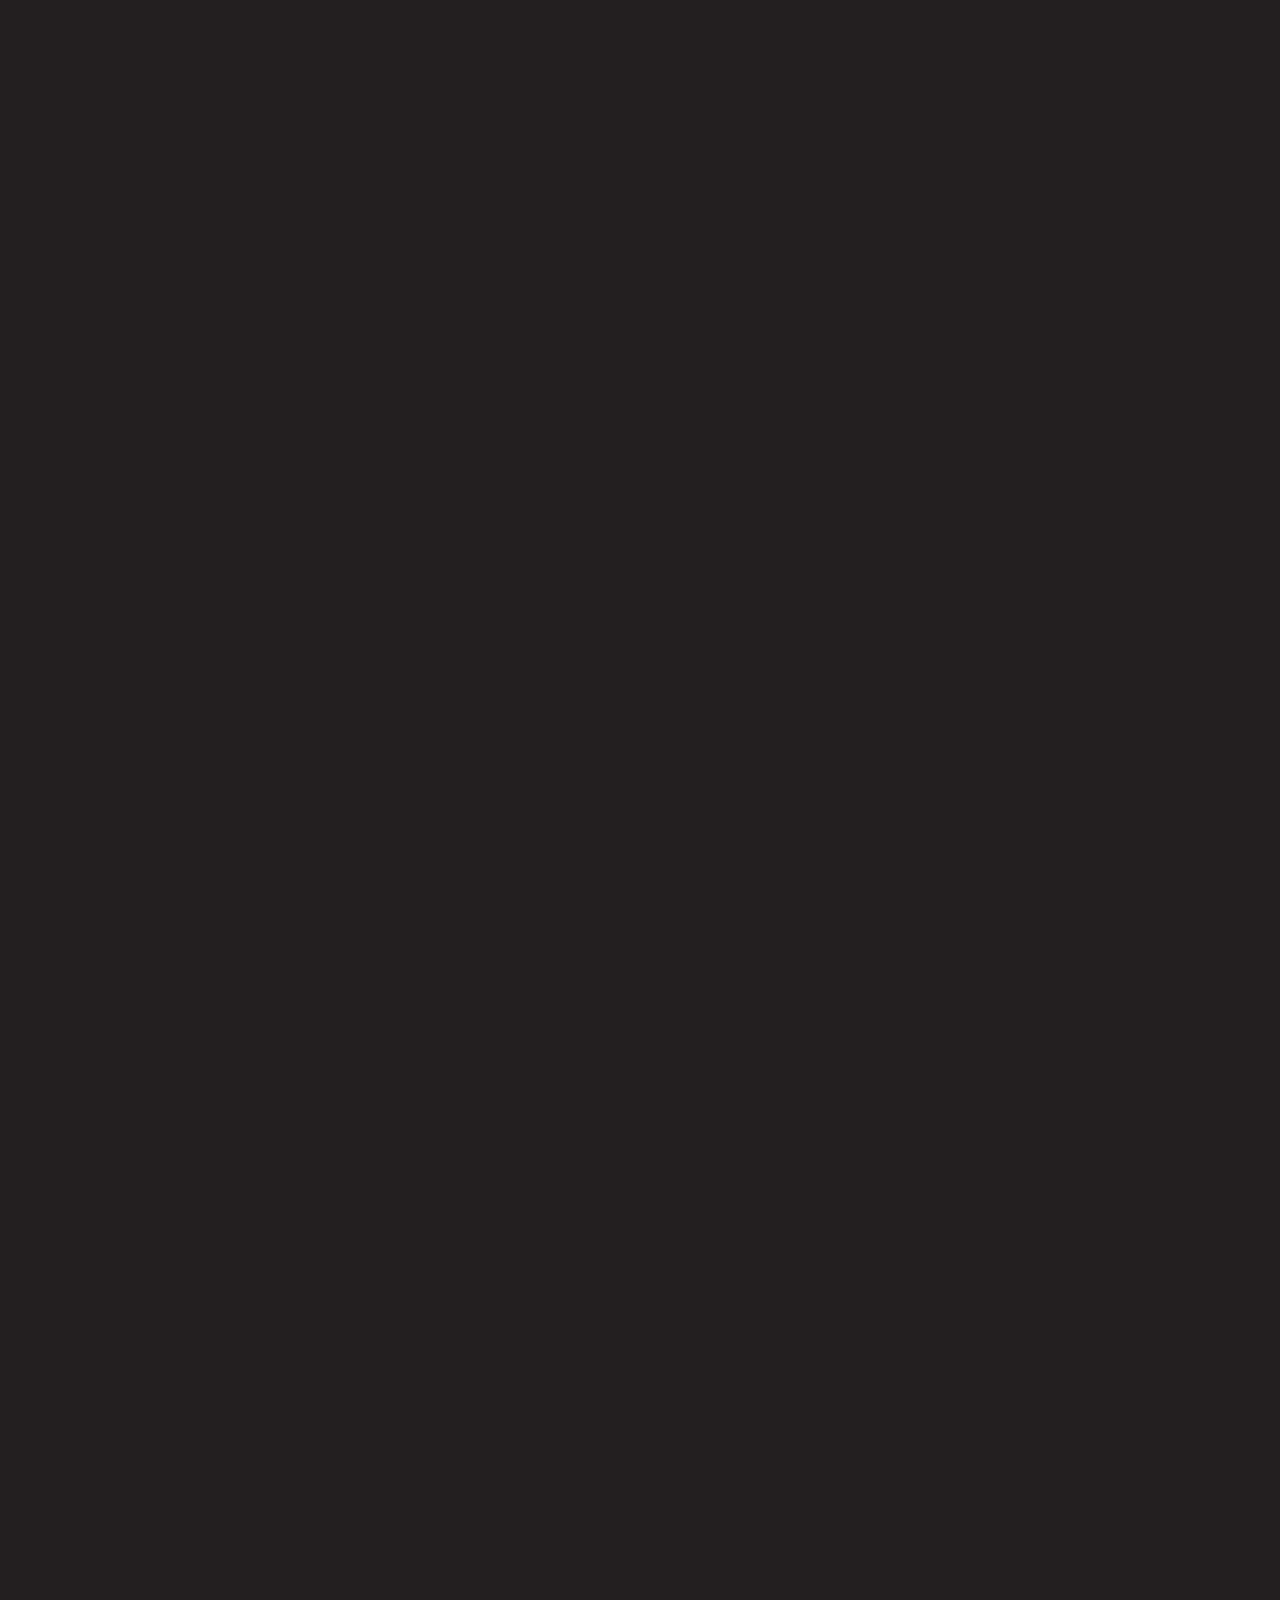
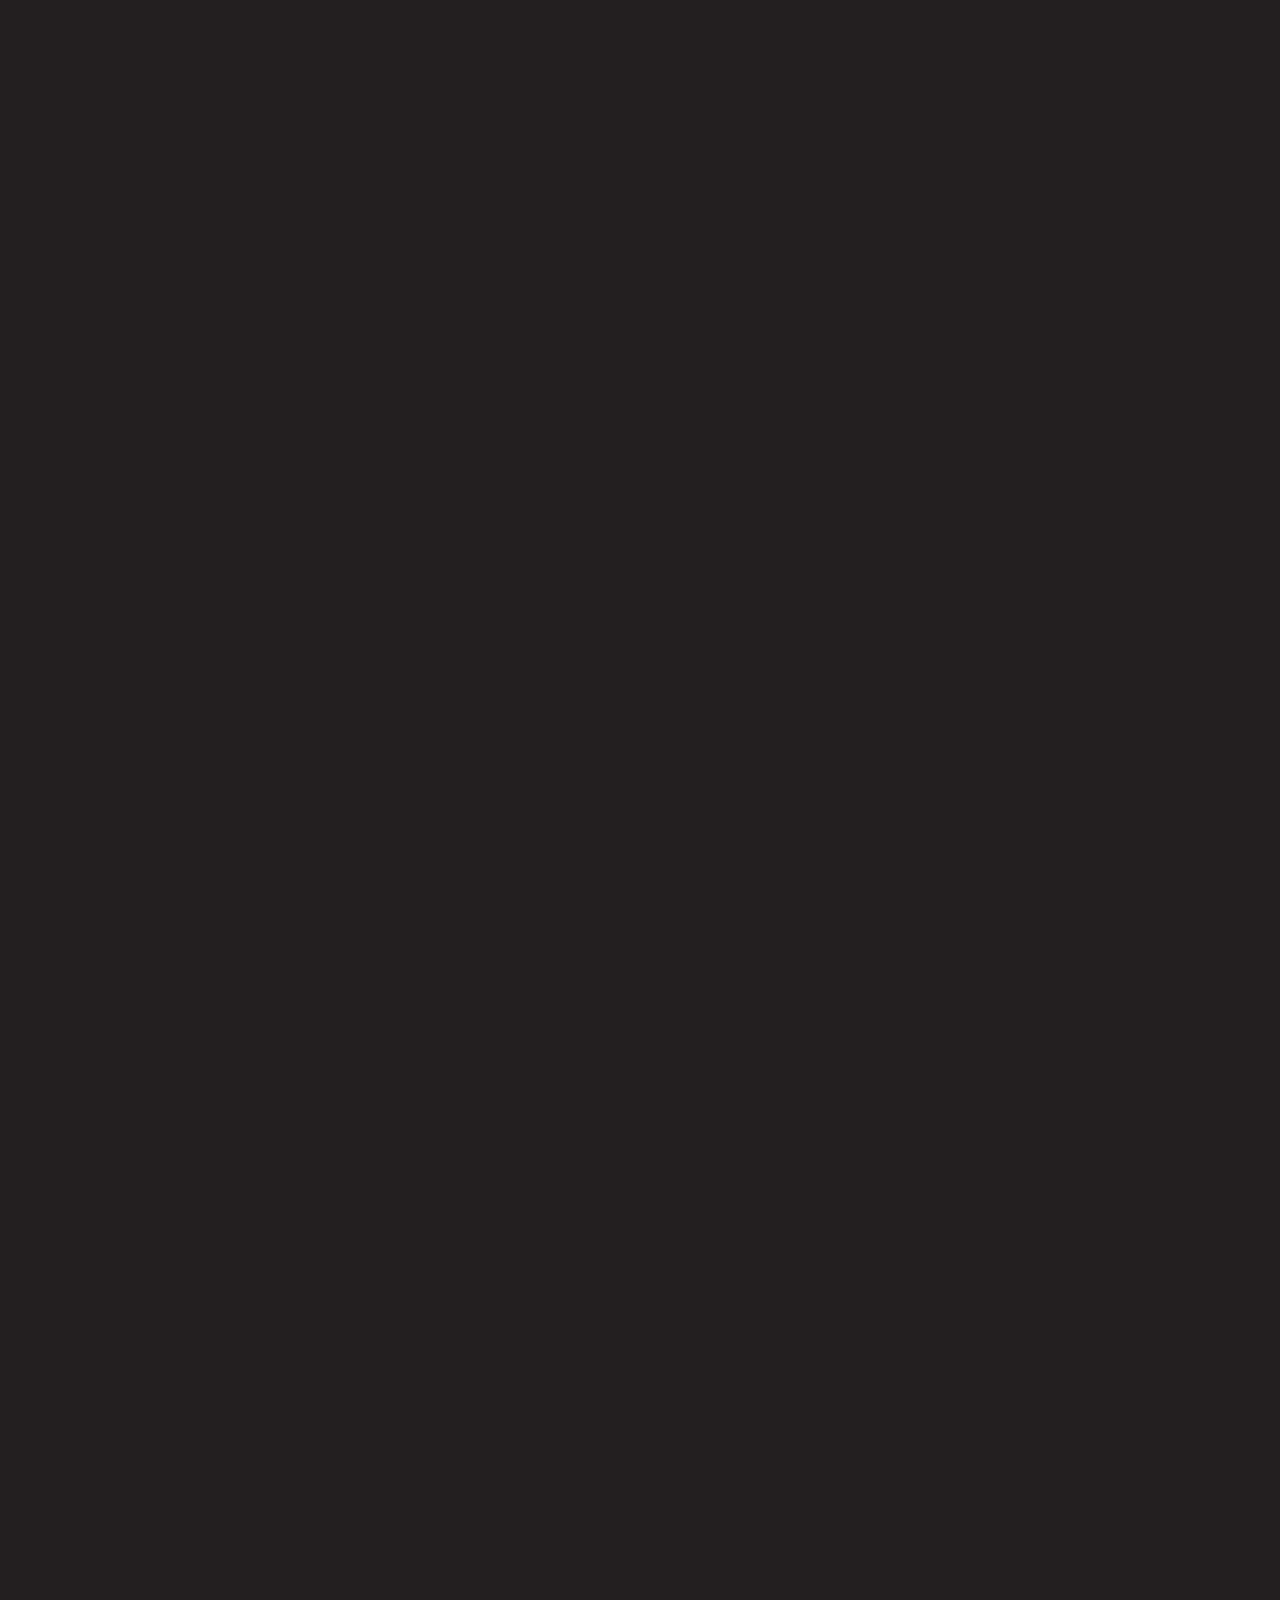
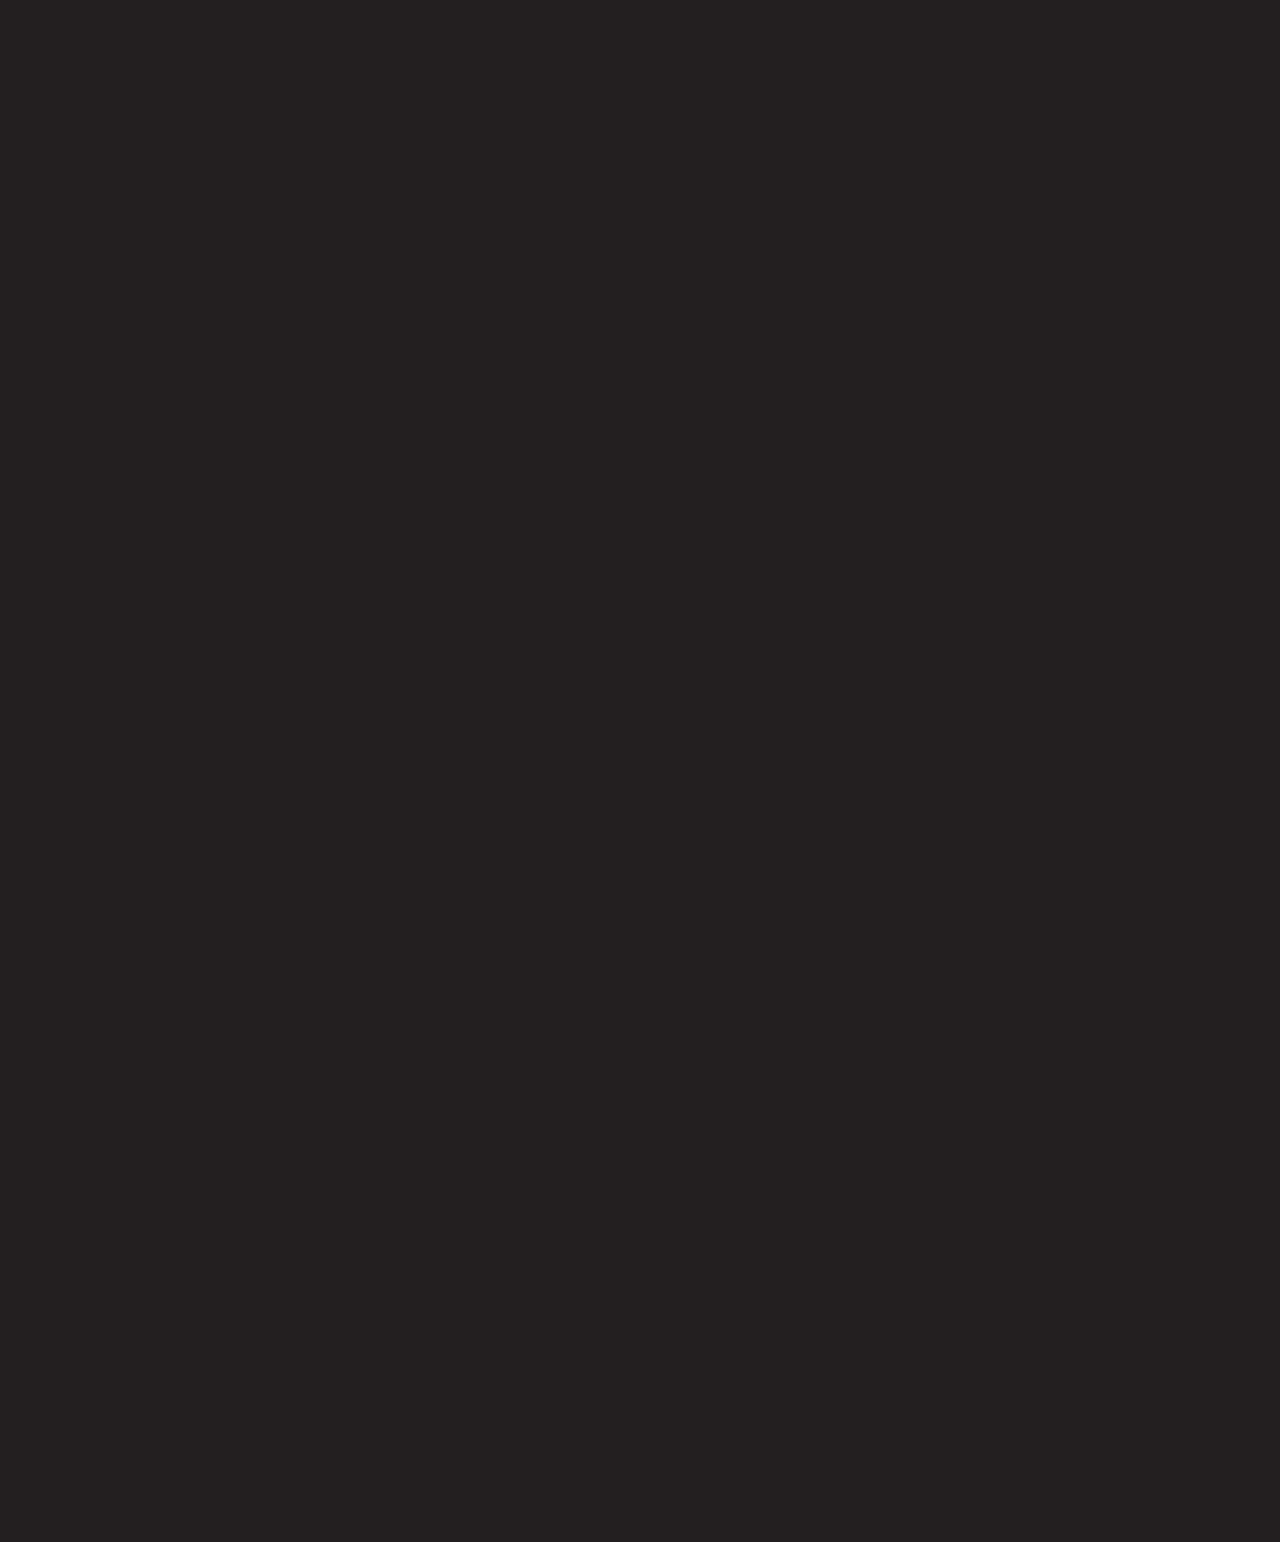
==== commit 944eb178: "Update index.html" ====
--- a/index.html
+++ b/index.html
@@ -115,7 +115,7 @@
                 </div>
             </div>
             <div class="TotalDesigners">
-                <div class="Titre">Designer<br>&nbsp;&nbsp;&nbsp;Les Plus Représenté</div>
+                <div class="Titre">Designer<br>&nbsp;&nbsp;&nbsp;Les Plus Représentés</div>
                 <div class="Contenu">Pour conclure, nous avons une représentation simple de la collection de design en
                     comparaison avec le reste de la collection globale du Centre Pompidou. Le Musée reste avant tout un
                     centre pour les beaux-arts et cela est assez clair ici. Cependant, la collection continuera sûrement
@@ -147,11 +147,6 @@
         <div class="merci">MERCI</div>
     </div>
 
-    <!-- <div class="pixel">
-        <img src="/Extra/Photoshop Mockup.png" alt="A beautiful scenery" width="2350px" height="auto"
-            title="Beautiful Scenery">
-    </div> -->
-
 </body>
 
 </html>
--- a/style.css
+++ b/style.css
@@ -1,11 +1,56 @@
 body {
-position: absolute;
-left: 200px;
+  position: absolute;
+  left: var(--left-position);
+  top: var(--top-position);
   background-color: #231f20;
   transform-origin: top left;
-  transform: scale(0.9);
   width: 100%;
   height: 100%;
+  transform: scale(var(--scale-factor));
+}
+
+/* Default values for large screens */
+:root {
+  --scale-factor: 0.9;
+  --left-position: 200px;
+  --top-position: 0;
+}
+
+
+/* Medium screens */
+@media (max-width: 1440px) {
+  :root {
+    --scale-factor: 0.594;
+    --left-position: 2px;
+    --top-position: 0;
+  }
+}
+
+/* Medium screens */
+@media (max-width: 1024px) {
+  :root {
+    --scale-factor: 0.565;
+    --left-position: 2px;
+    --top-position: 0;
+  }
+}
+
+/* Small screens */
+@media (max-width: 768px) {
+  :root {
+    --scale-factor: 0.4;
+    --left-position: 10px;
+    --top-position: 0;
+  }
+}
+
+/* Extra small screens */
+@media (max-width: 480px) {
+  :root {
+    --scale-factor: 0.3;
+    --left-position: 50px;
+    --top-position: 0;
+  }
 }
 
 .frame {
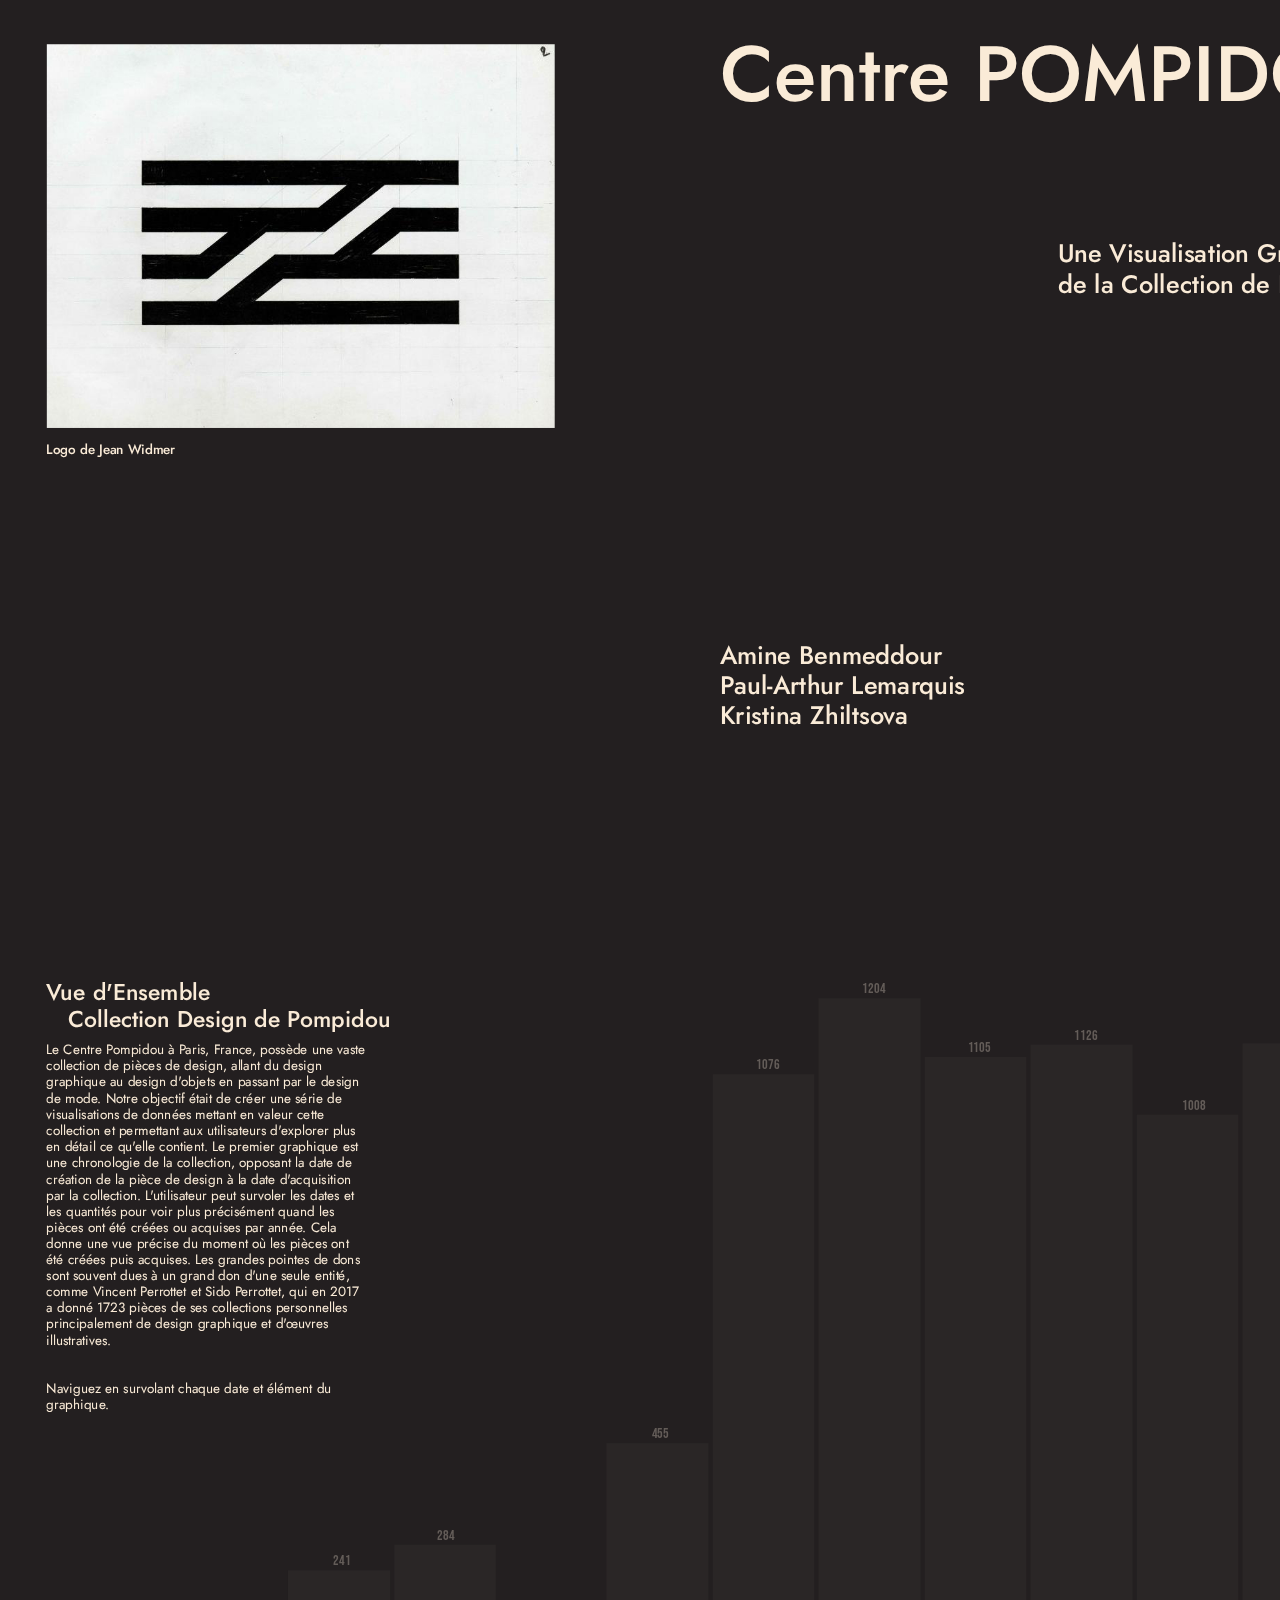
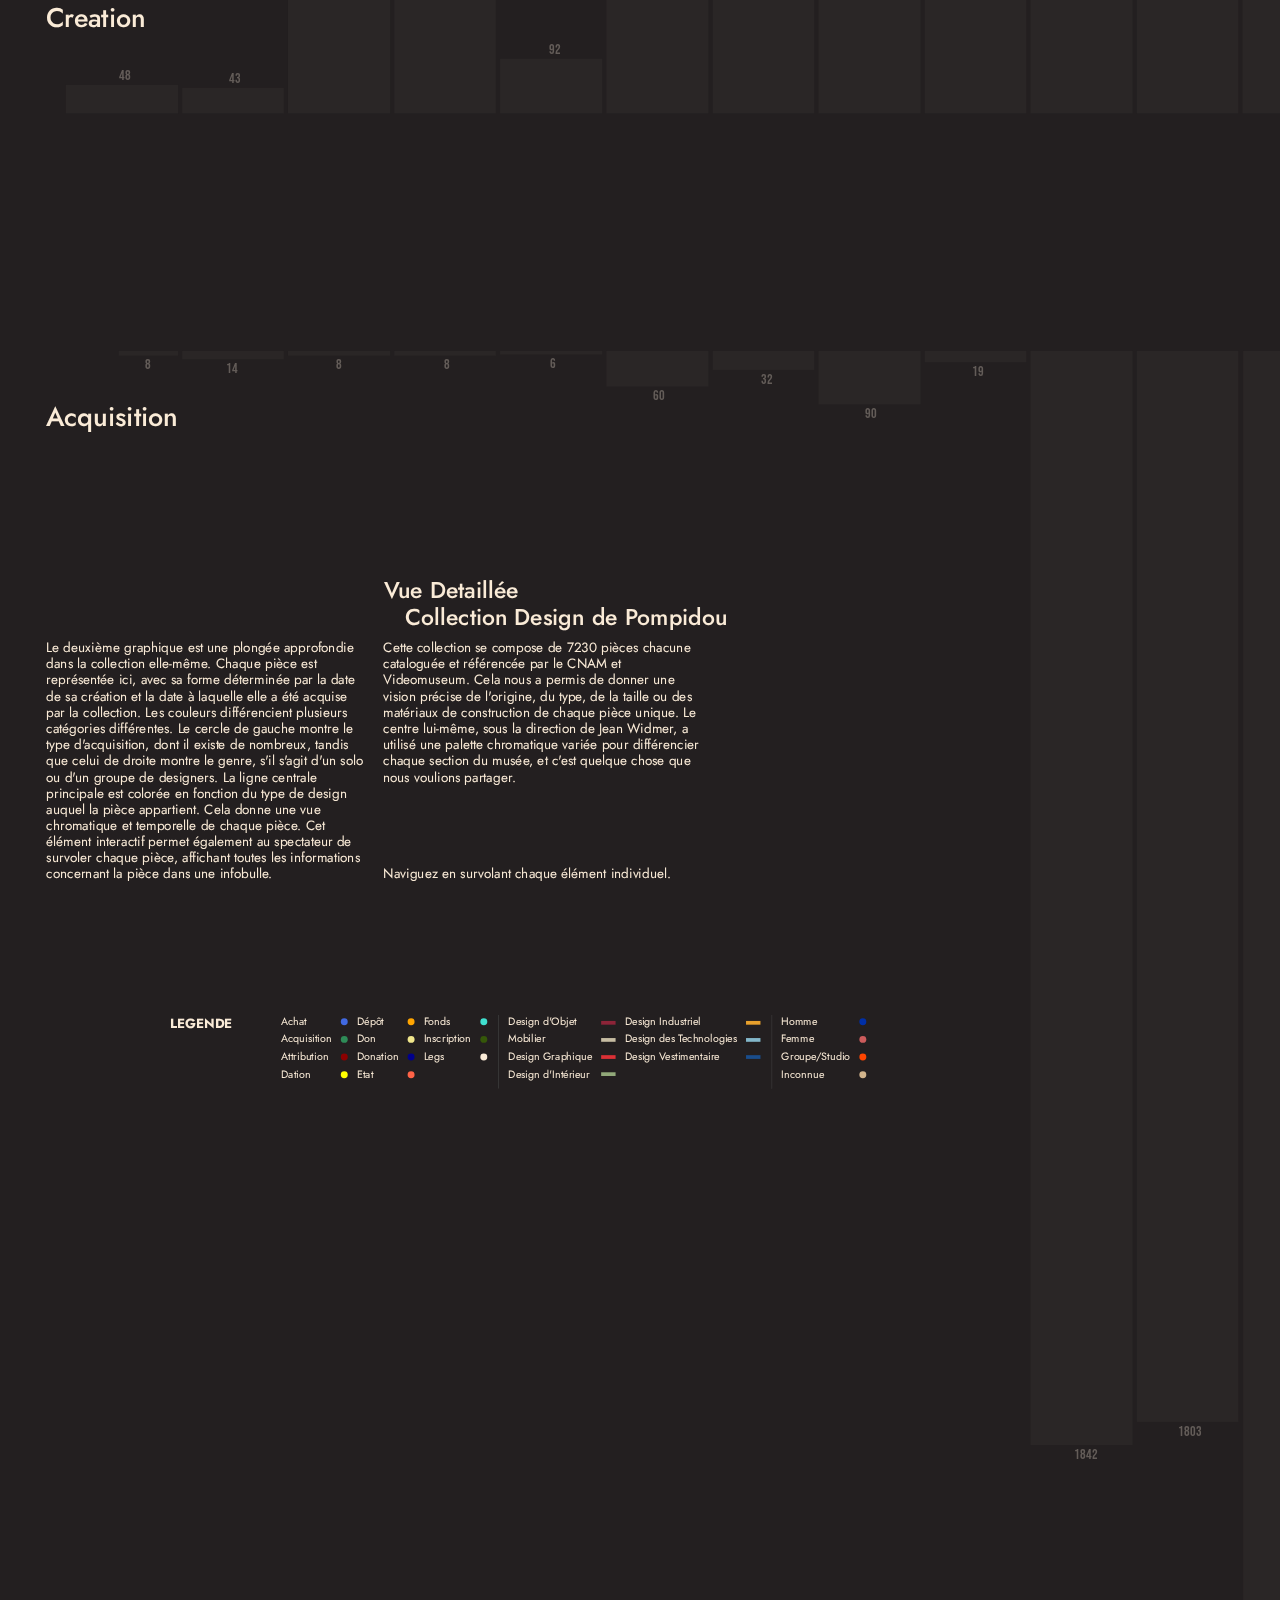
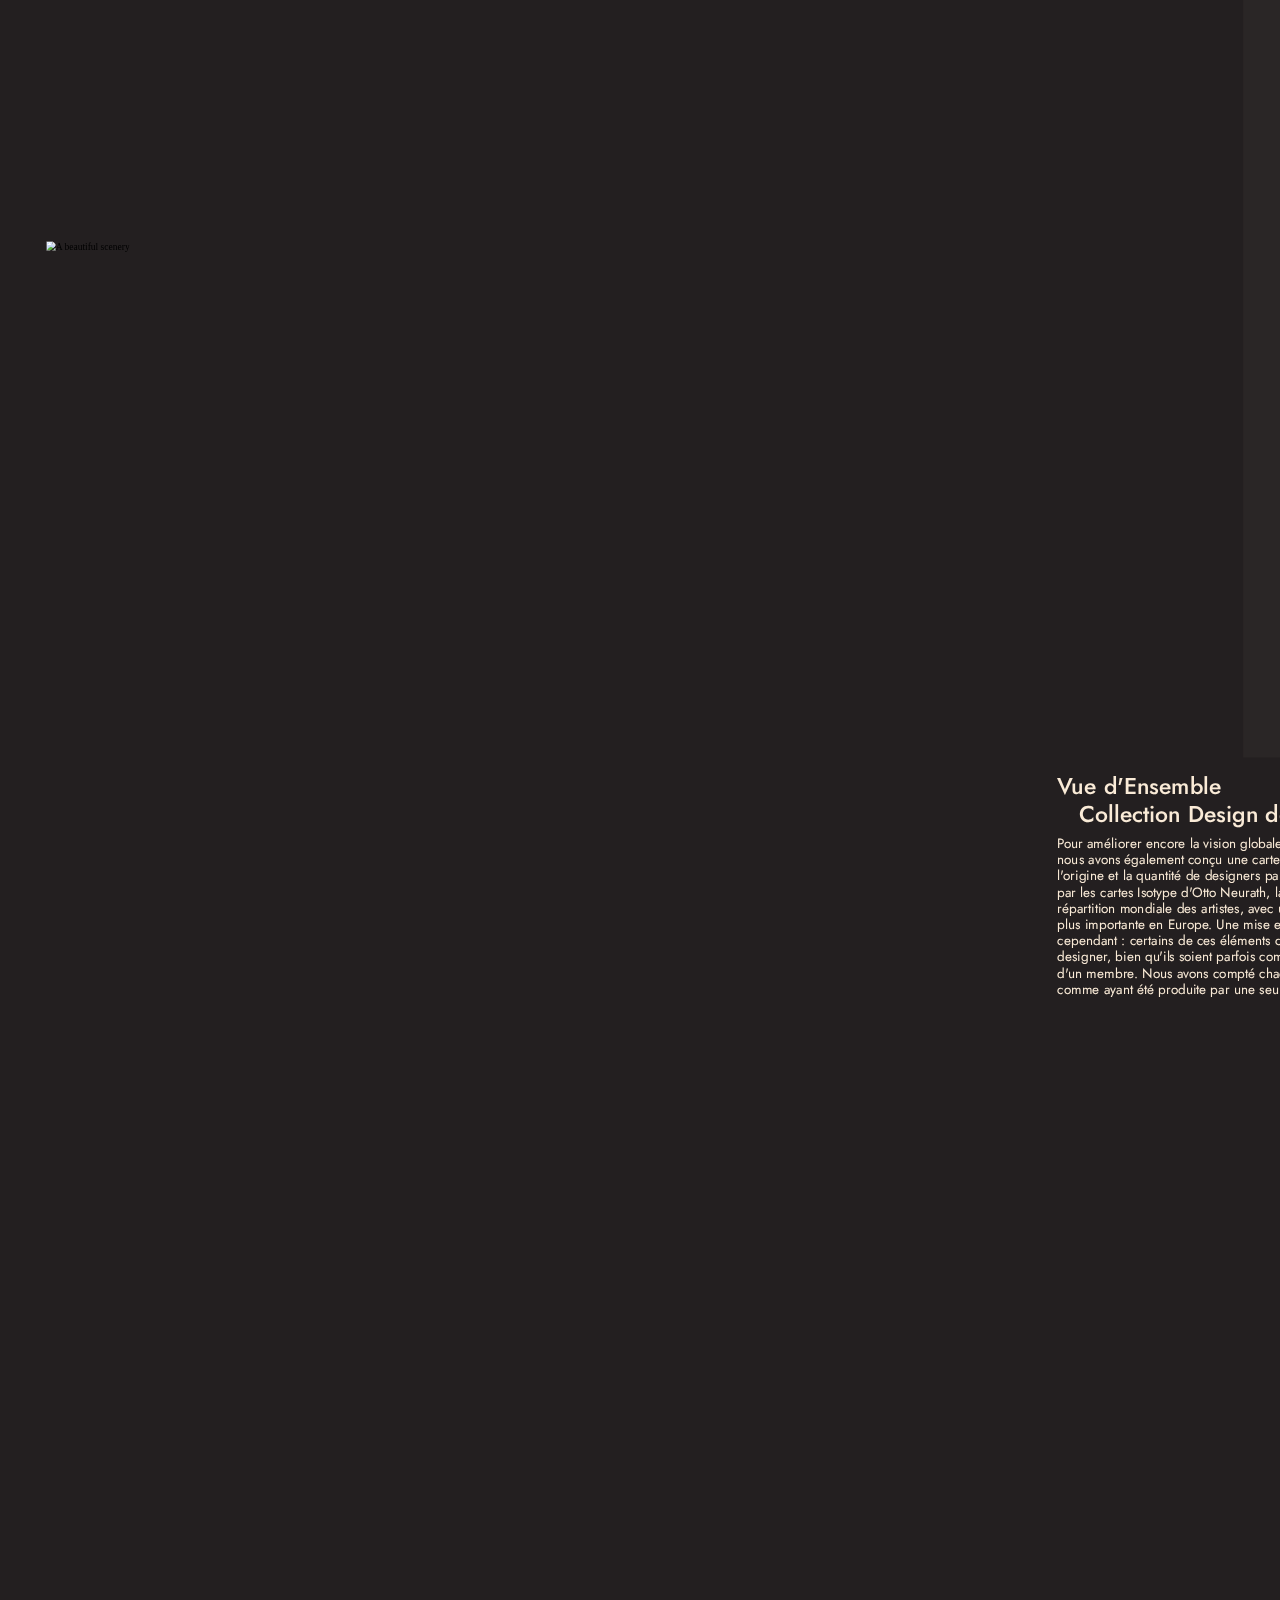
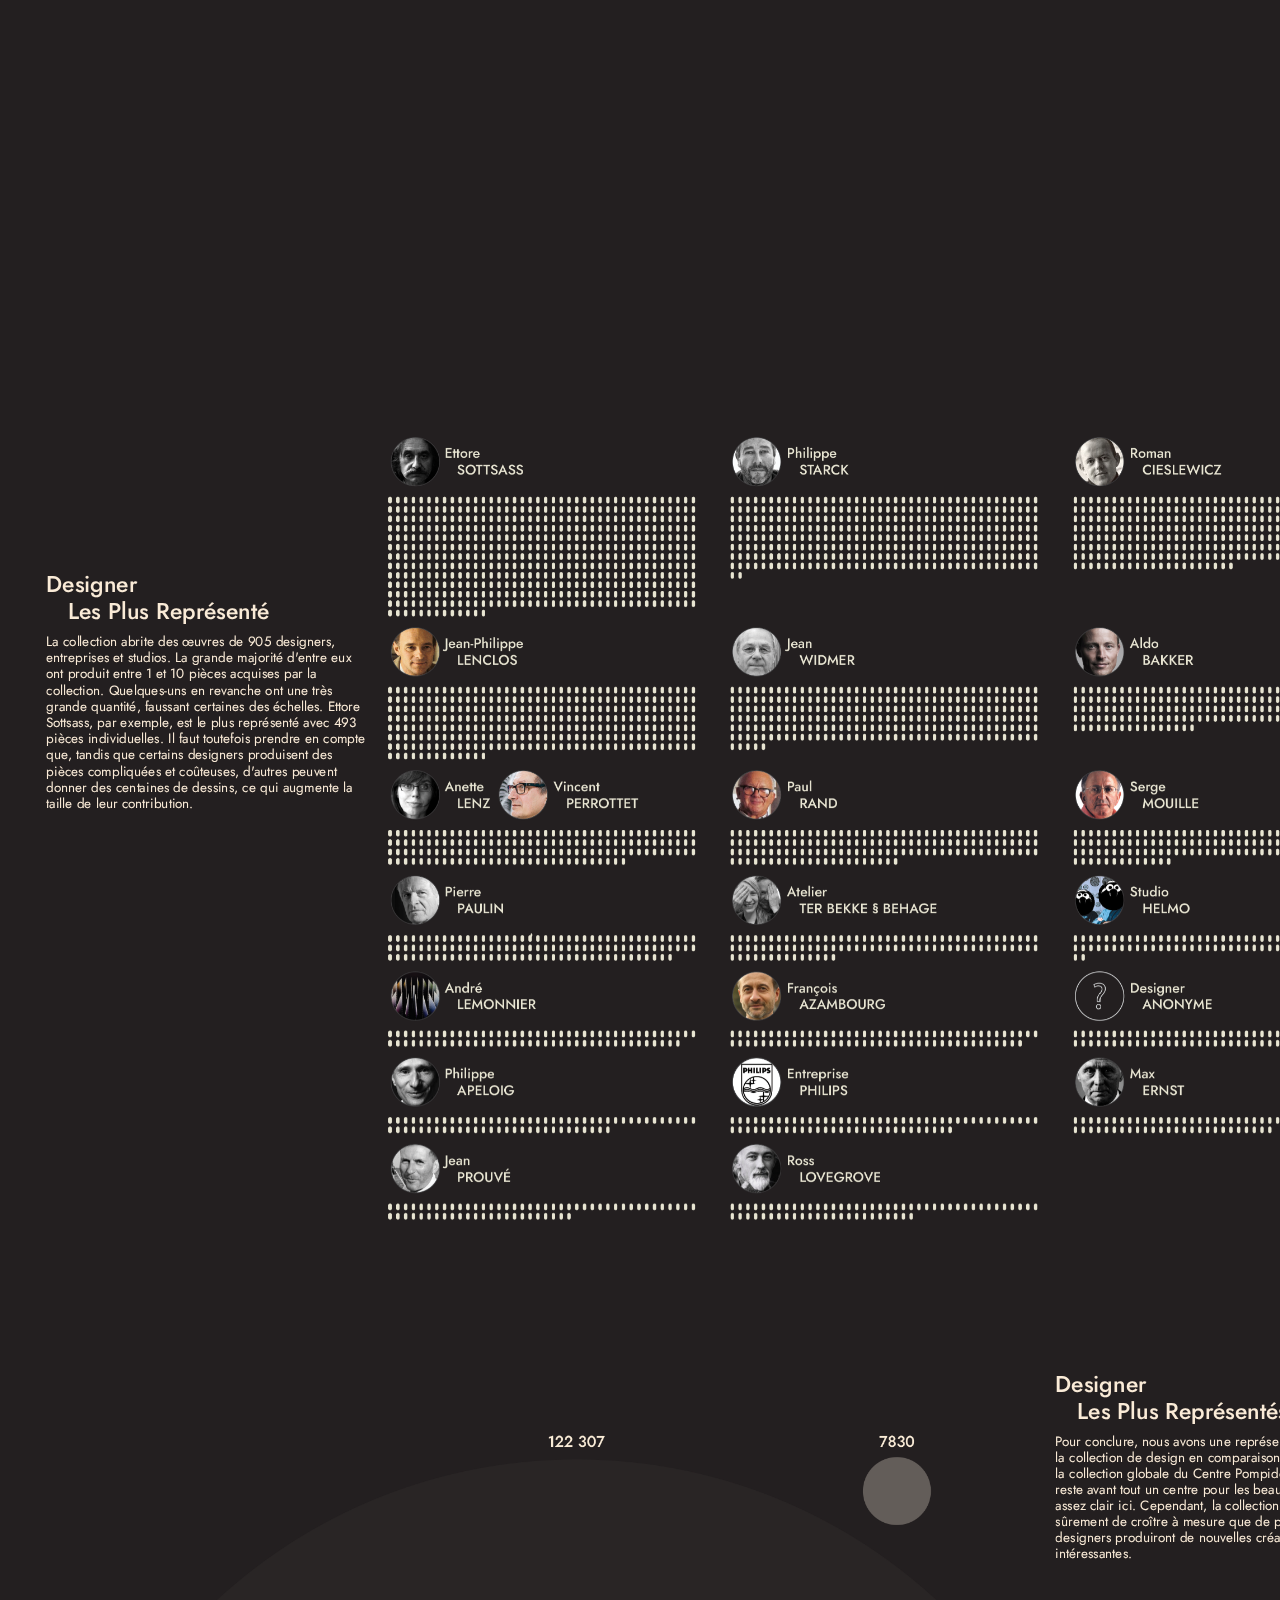
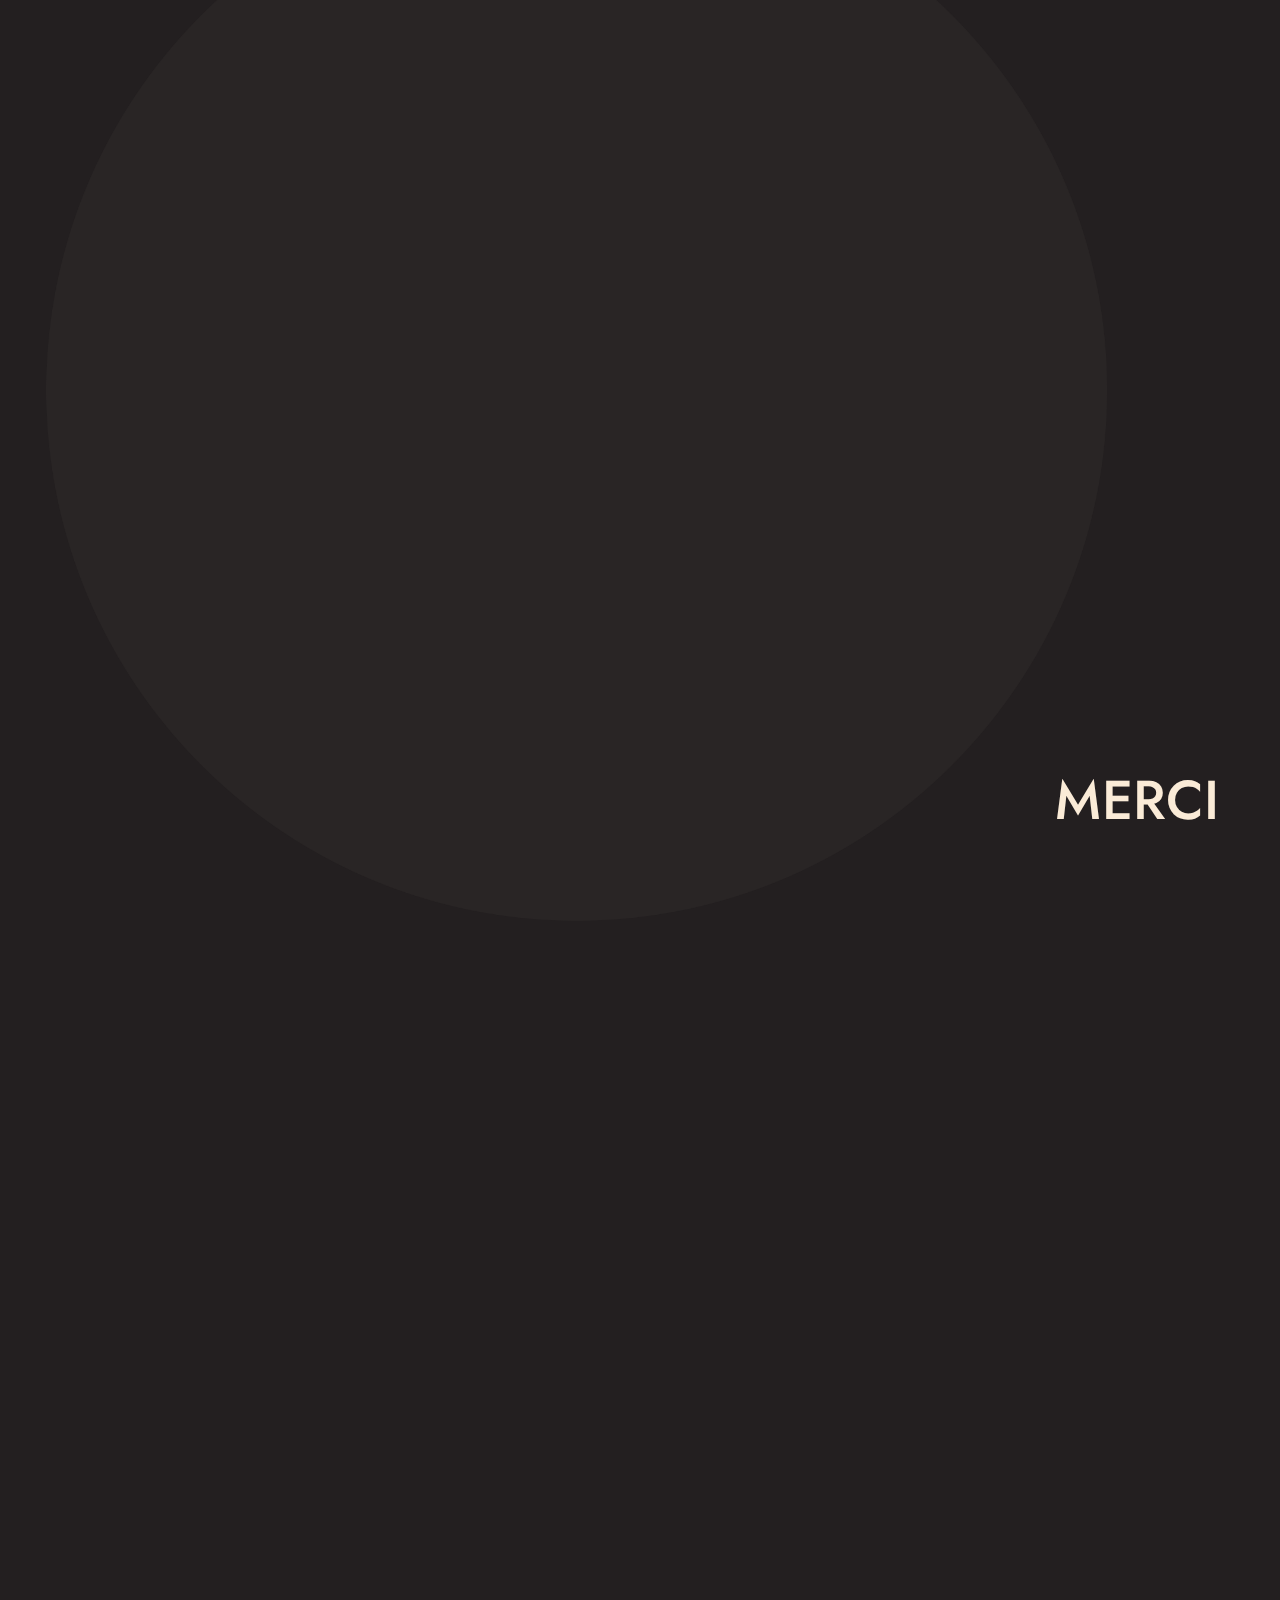
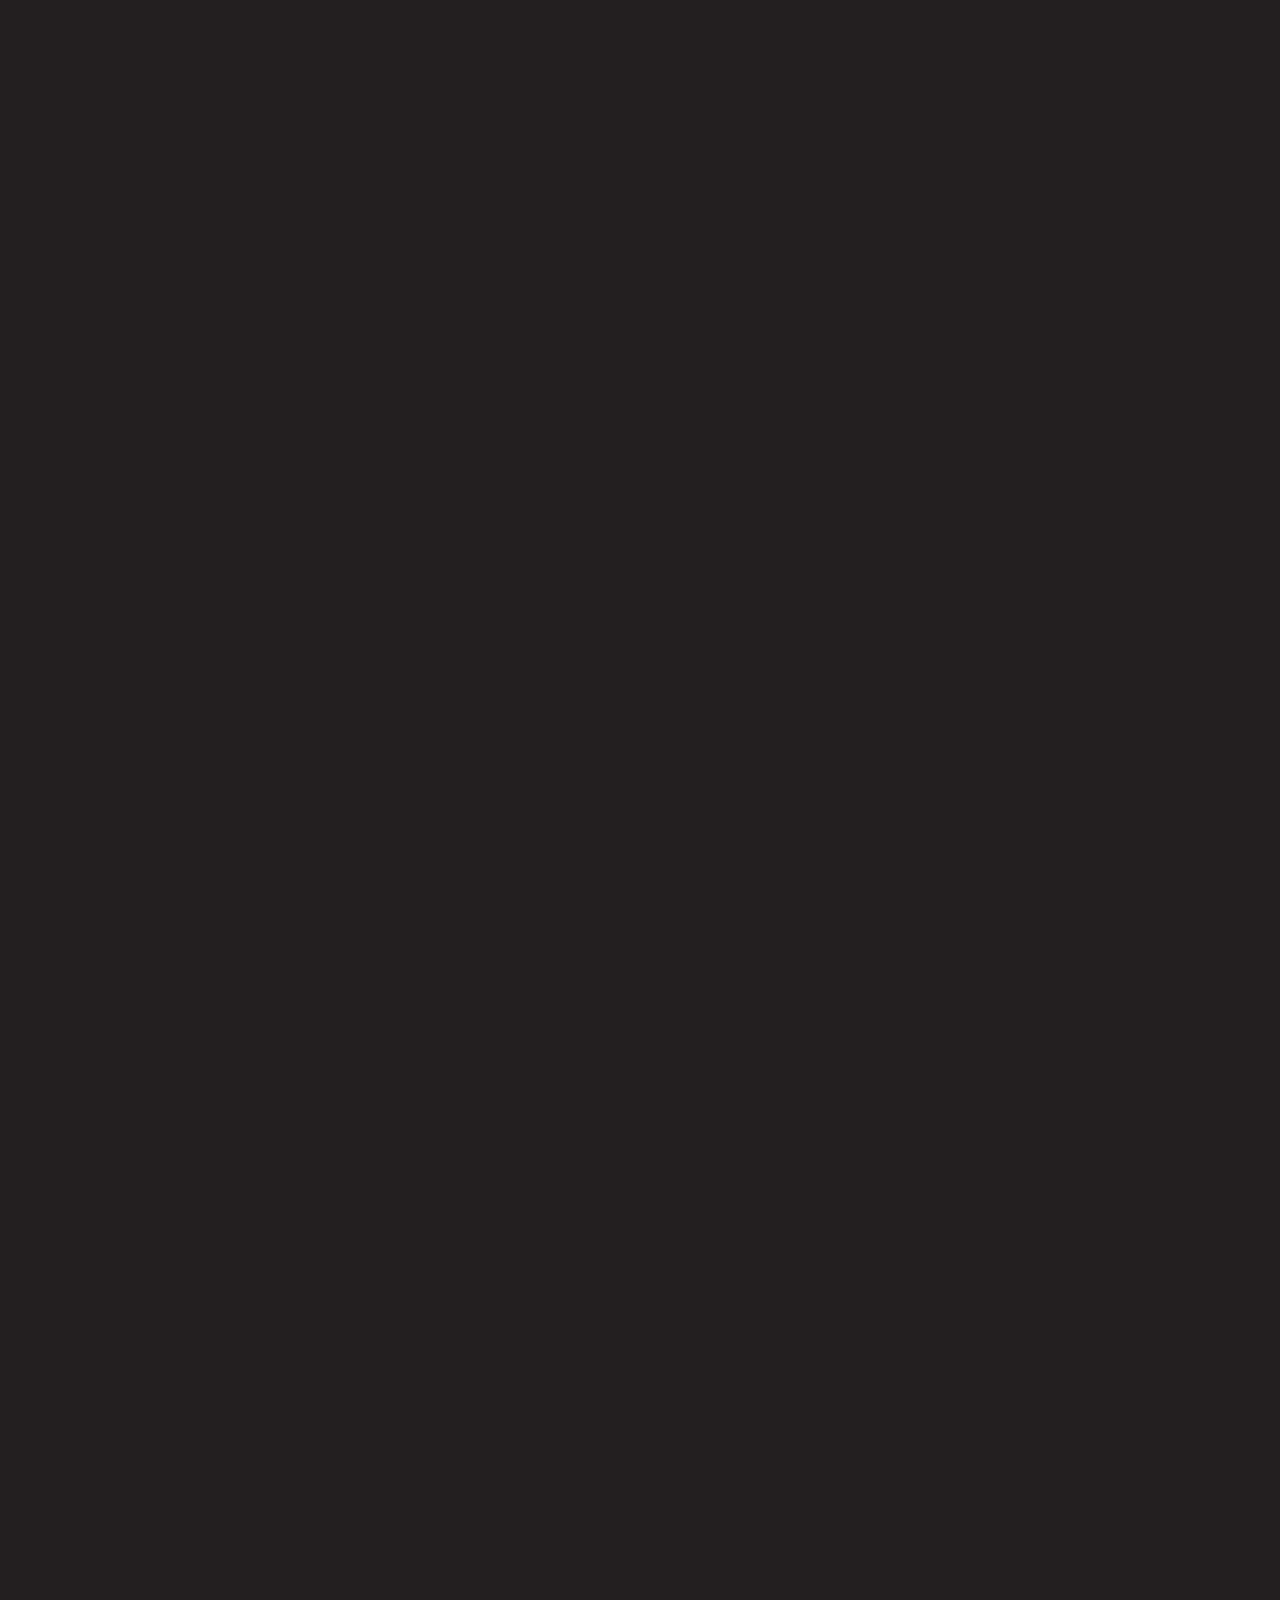
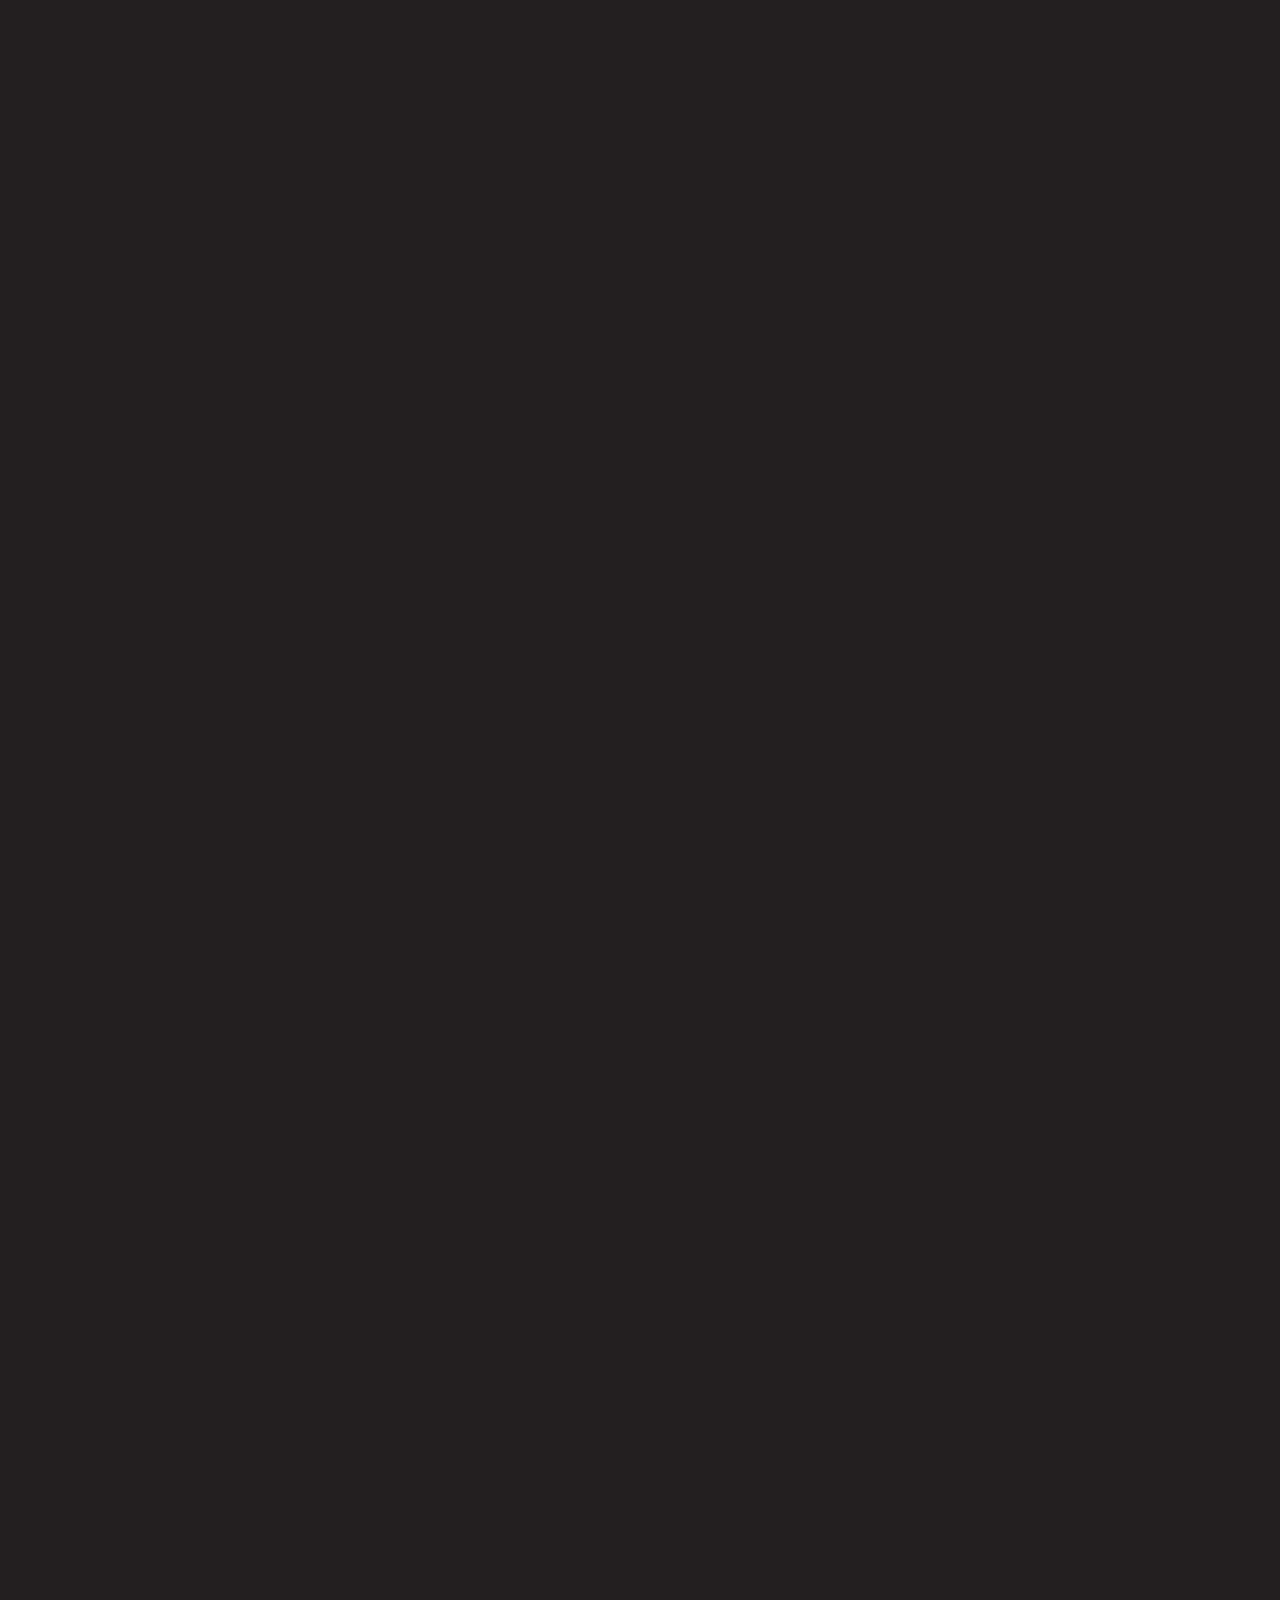
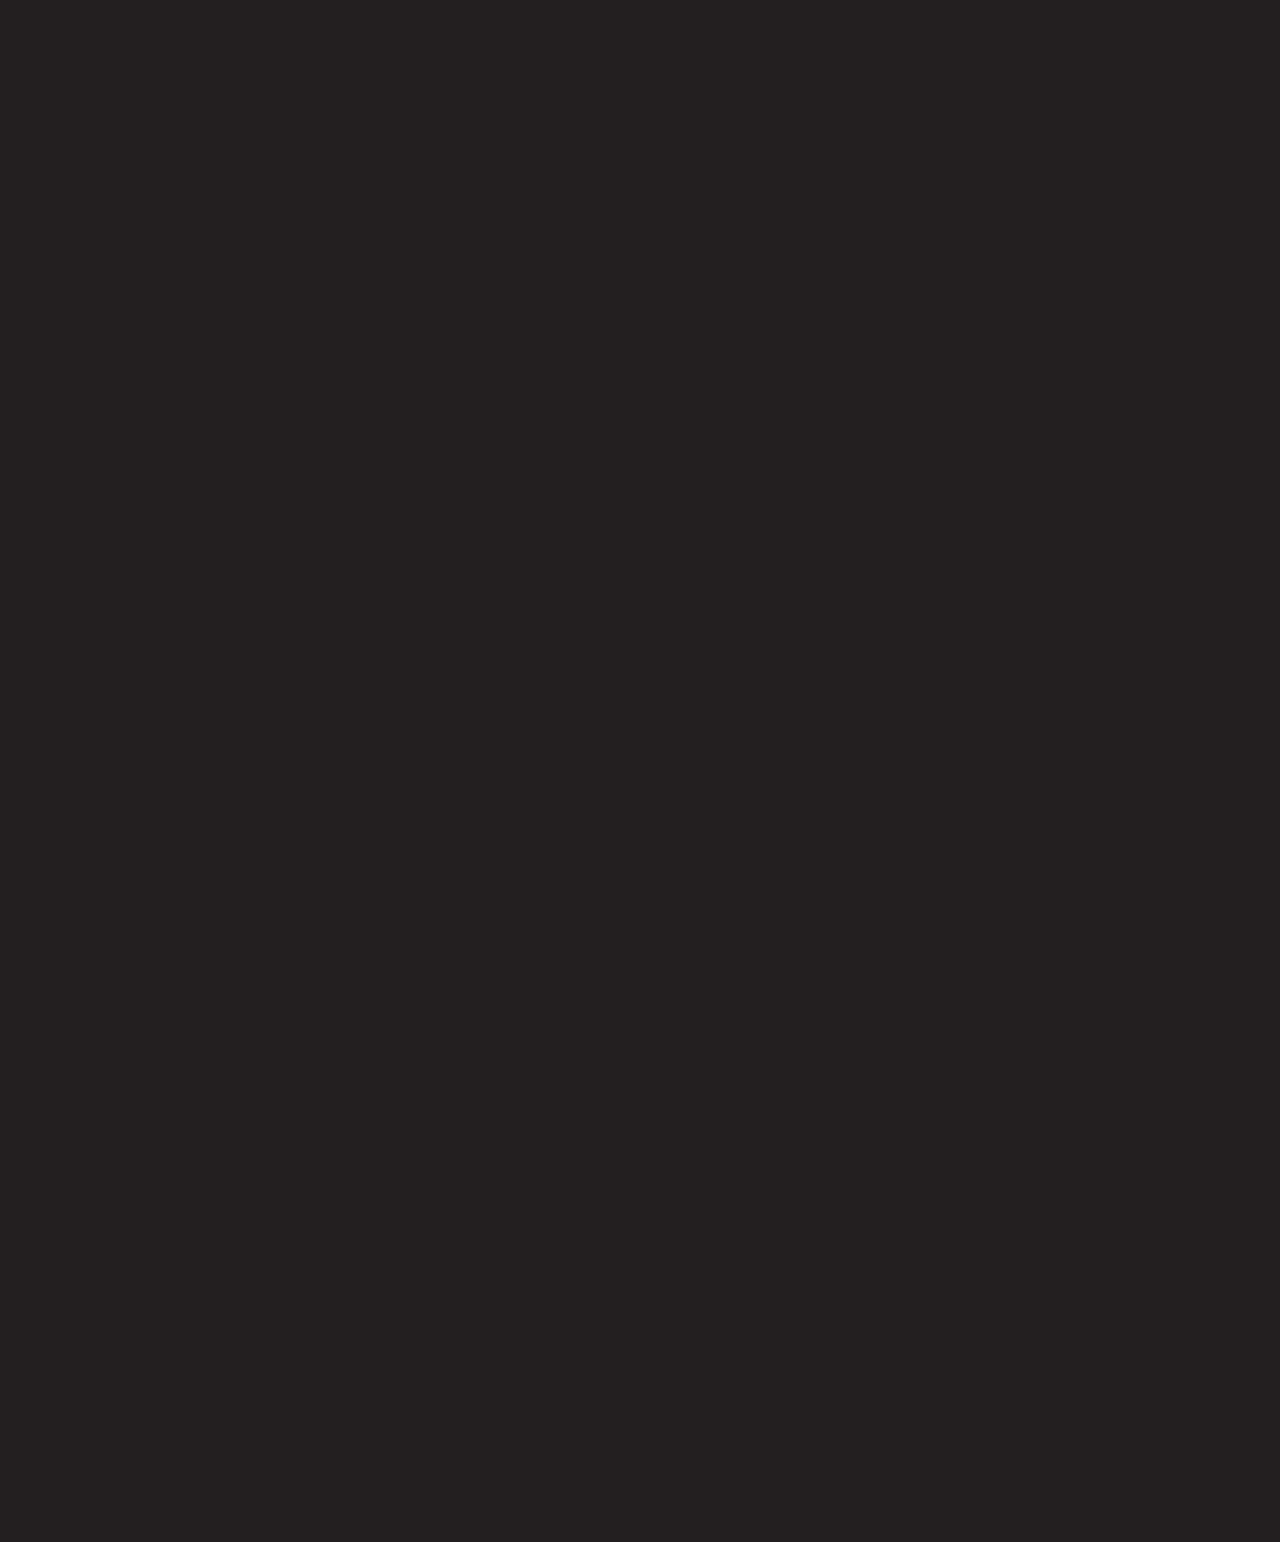
==== commit f730a082: "Update index.html" ====
--- a/index.html
+++ b/index.html
@@ -47,8 +47,7 @@
             </div>
             <div class="Overview">
                 <div class="Titre">Vue d'Ensemble<br>&nbsp;&nbsp;&nbsp;Collection Design de Pompidou</div>
-                <div class="Contenu">Le Centre Pompidou à Paris, France, également connu sous le nom de CNAM
-                    (Conservatoire National des Arts et Métiers), possède une vaste collection de pièces de design,
+                <div class="Contenu">Le Centre Pompidou à Paris, France, possède une vaste collection de pièces de design,
                     allant du design graphique au design d'objets en passant par le design de mode. Notre objectif était
                     de créer une série de visualisations de données mettant en valeur cette collection et permettant aux
                     utilisateurs d'explorer plus en détail ce qu'elle contient. Le premier graphique est une chronologie
--- a/style.css
+++ b/style.css
@@ -29,7 +29,7 @@
 /* Medium screens */
 @media (max-width: 1024px) {
   :root {
-    --scale-factor: 0.565;
+    --scale-factor: 0.41;
     --left-position: 2px;
     --top-position: 0;
   }
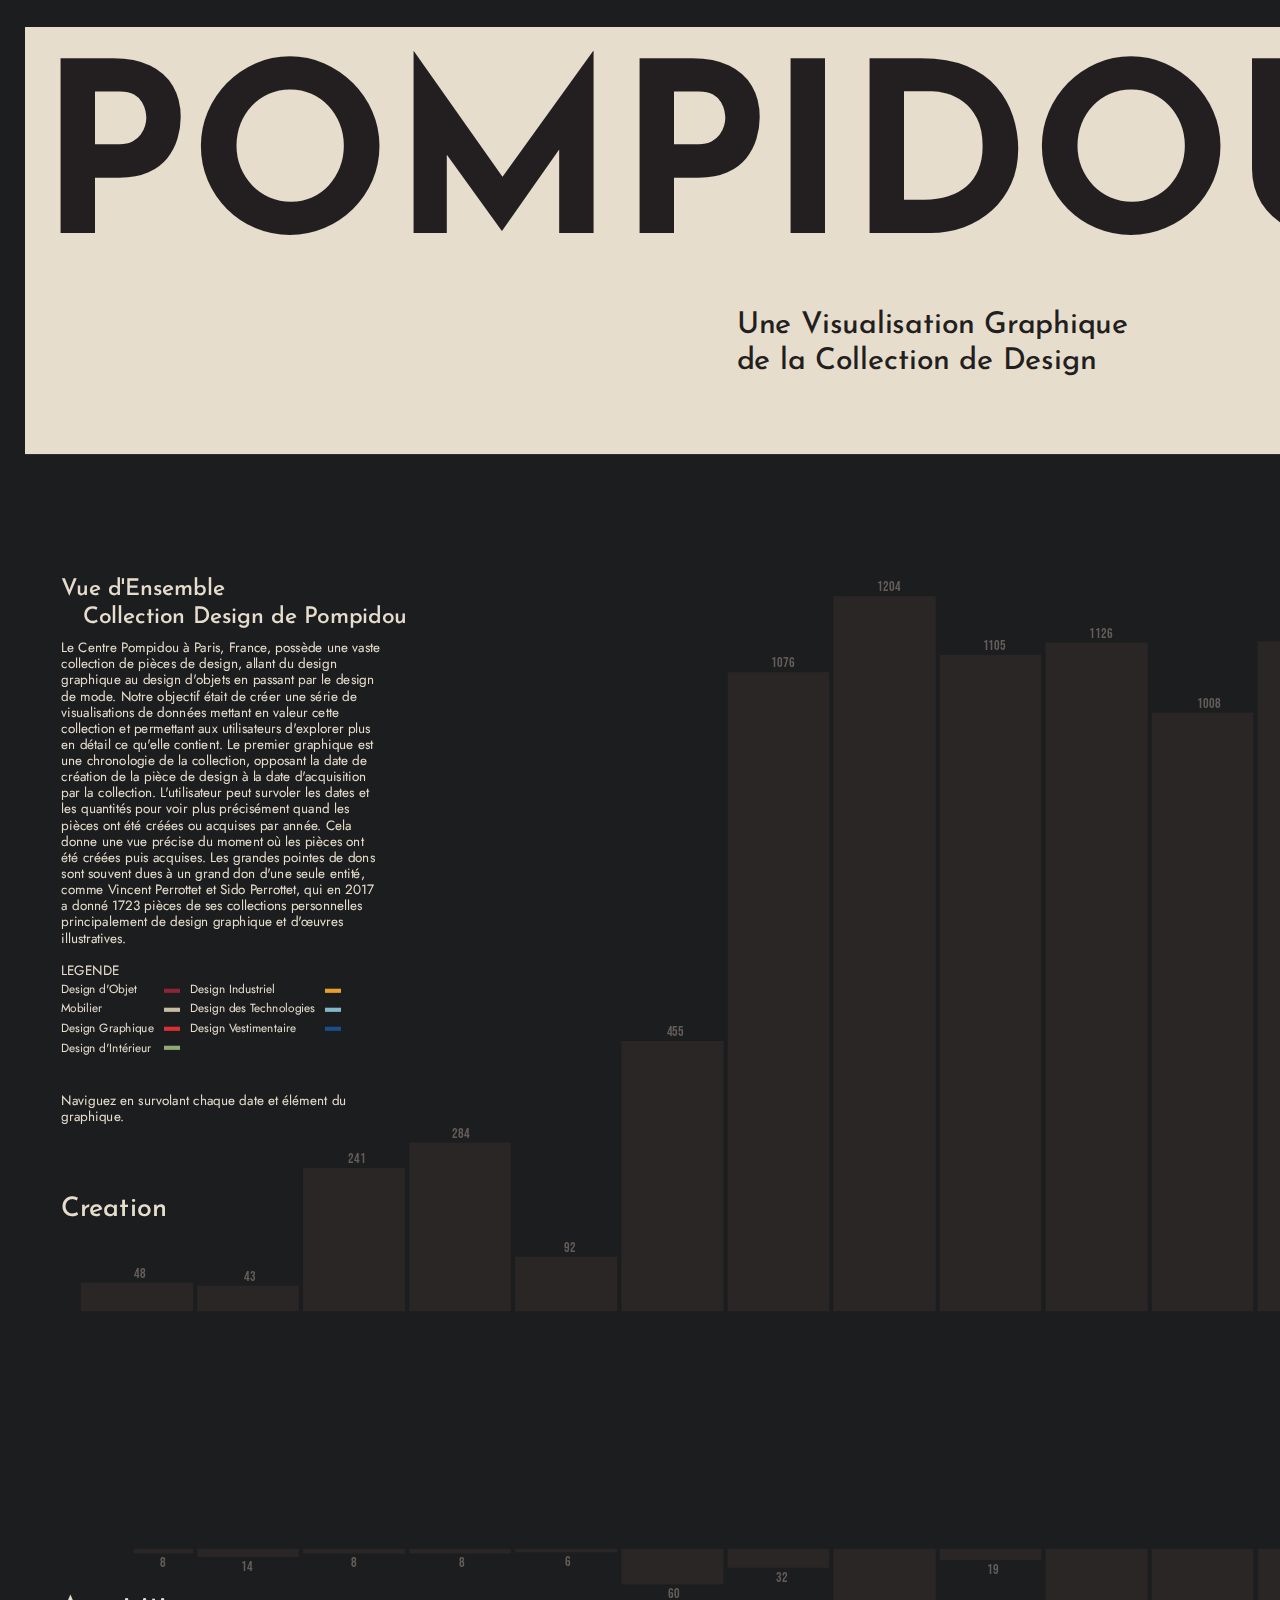
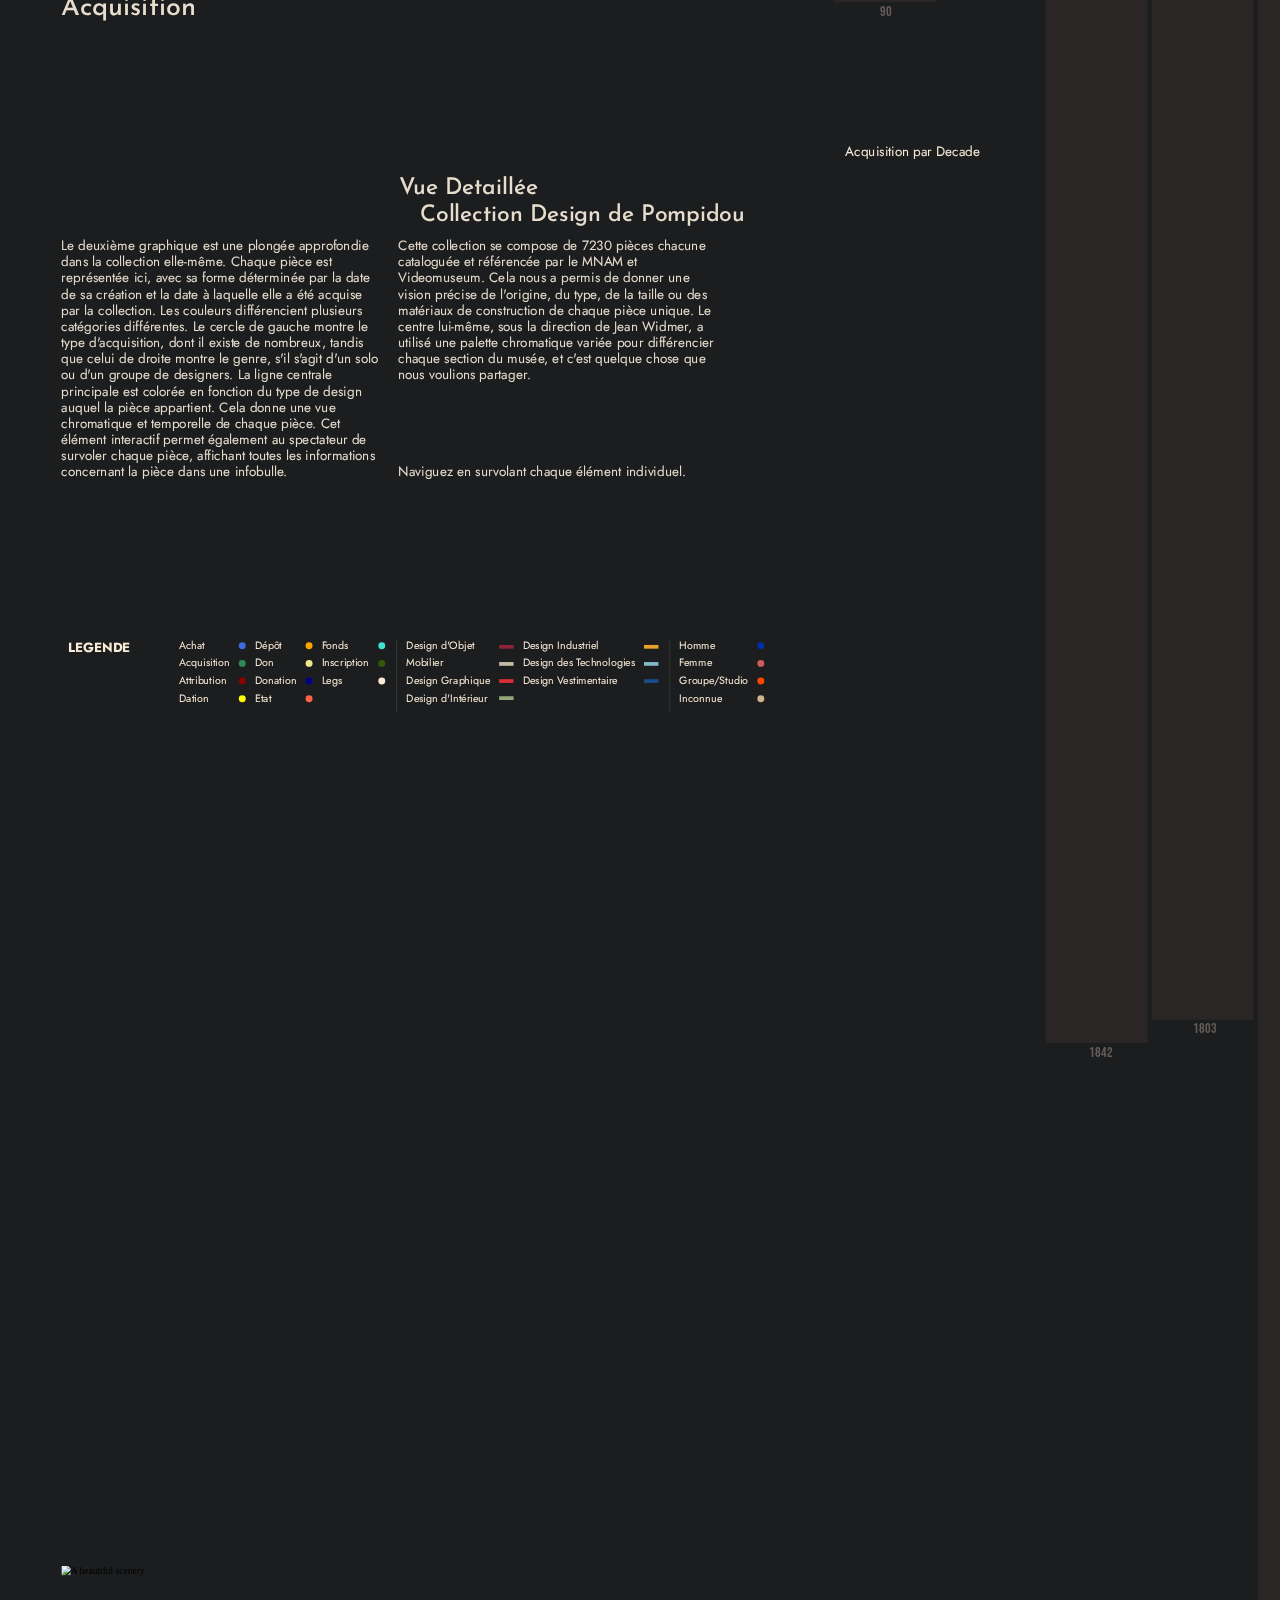
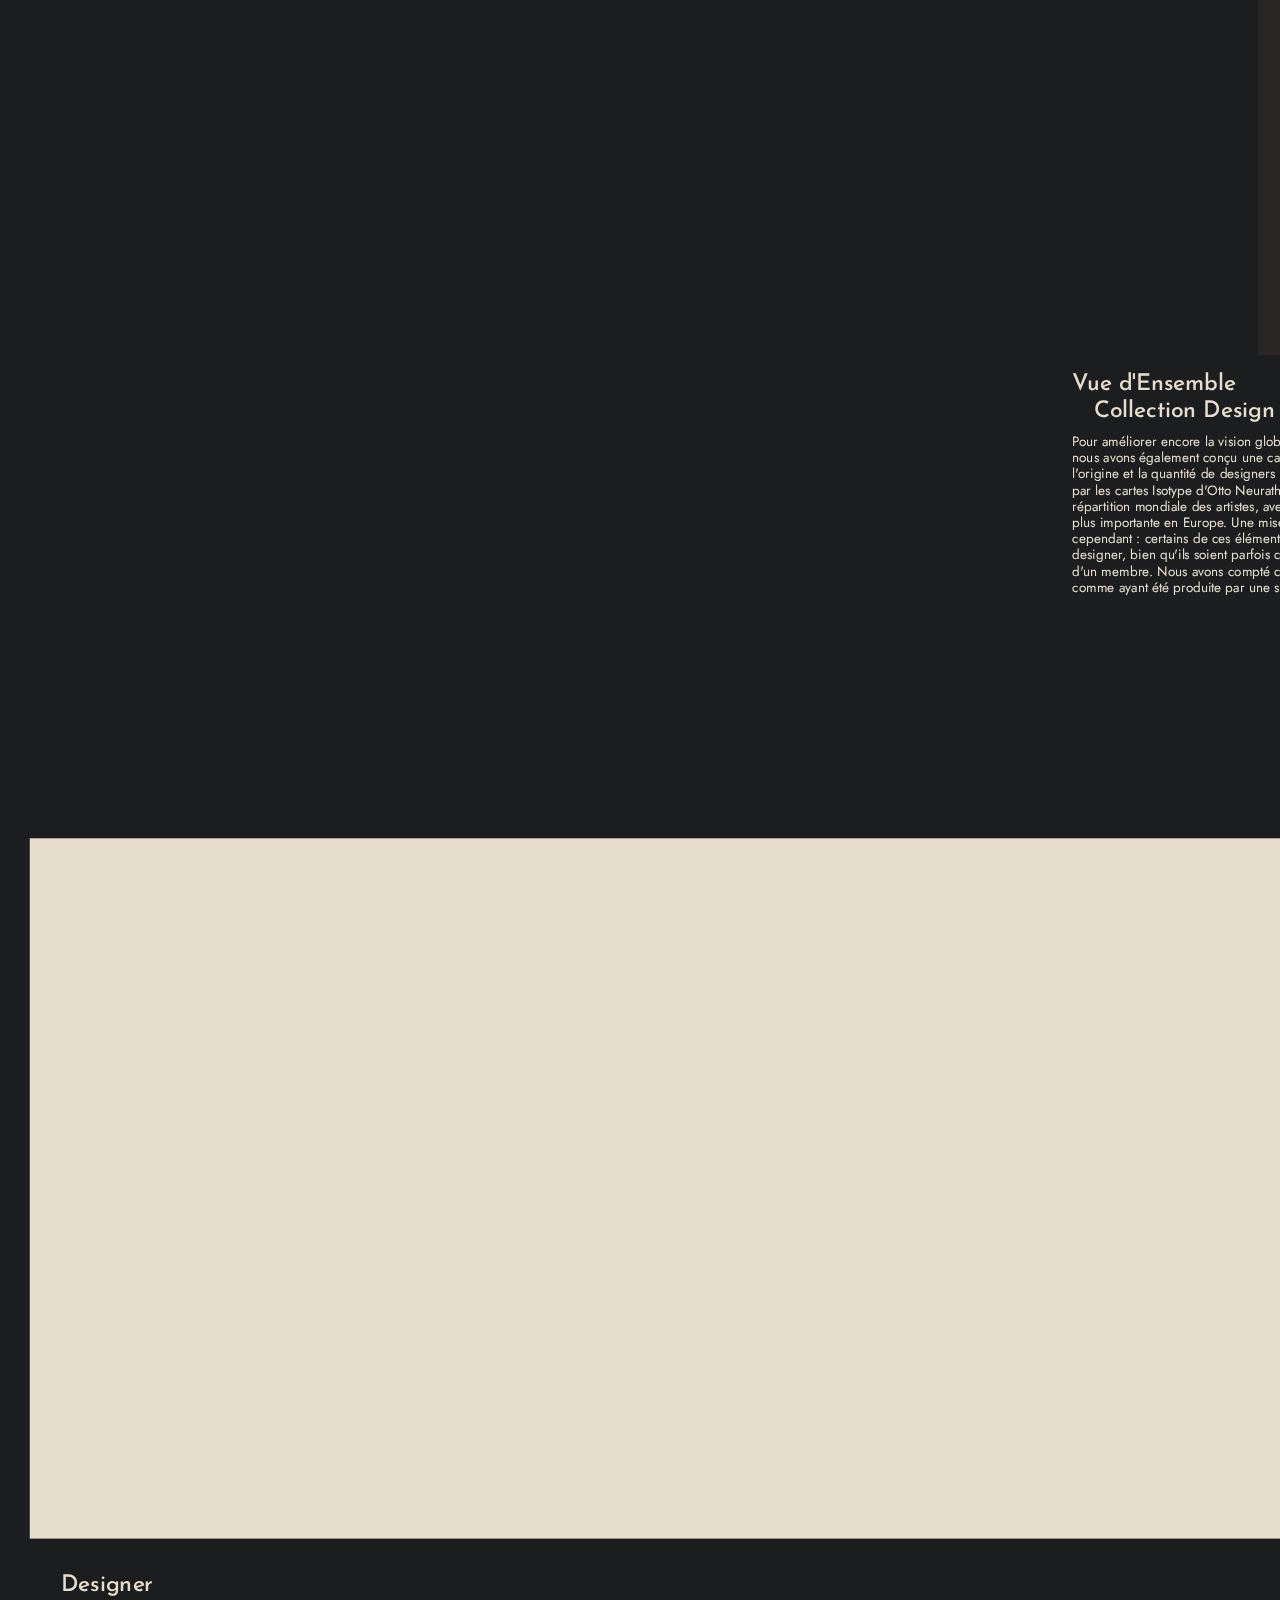
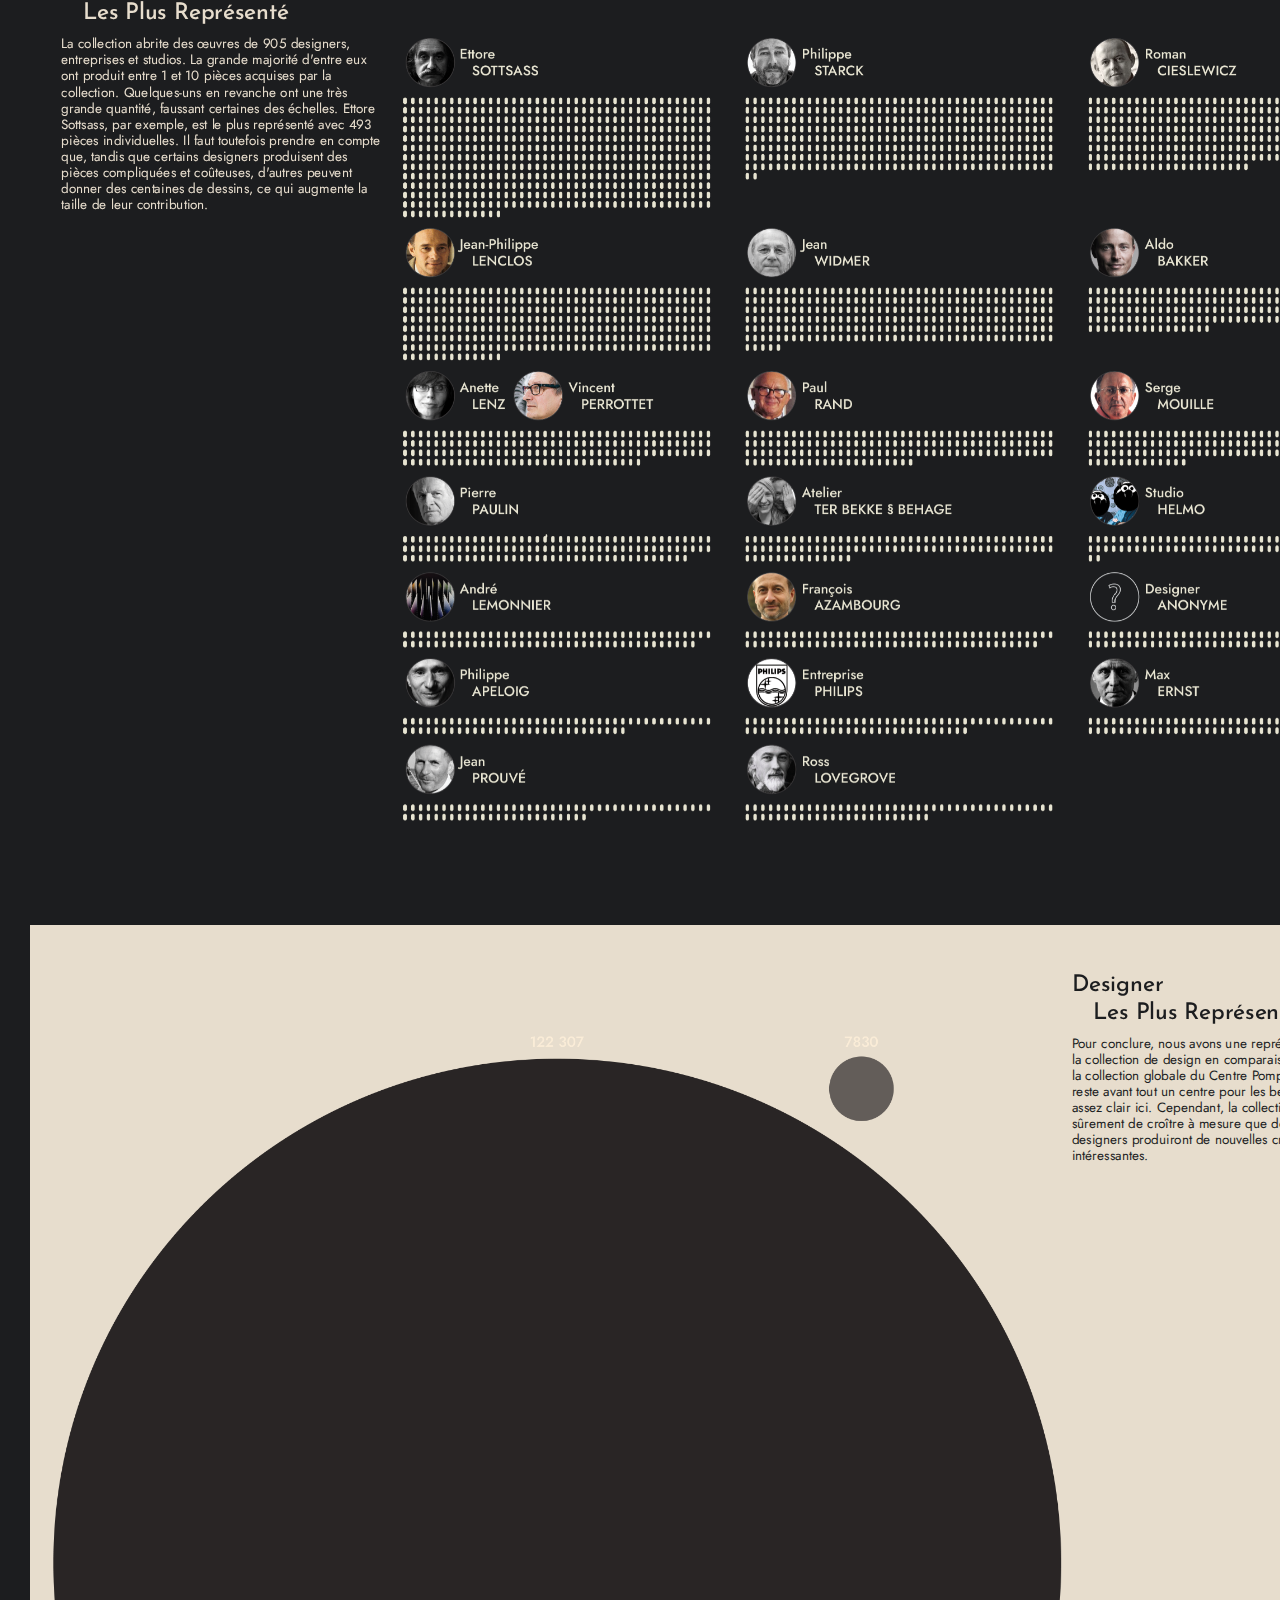
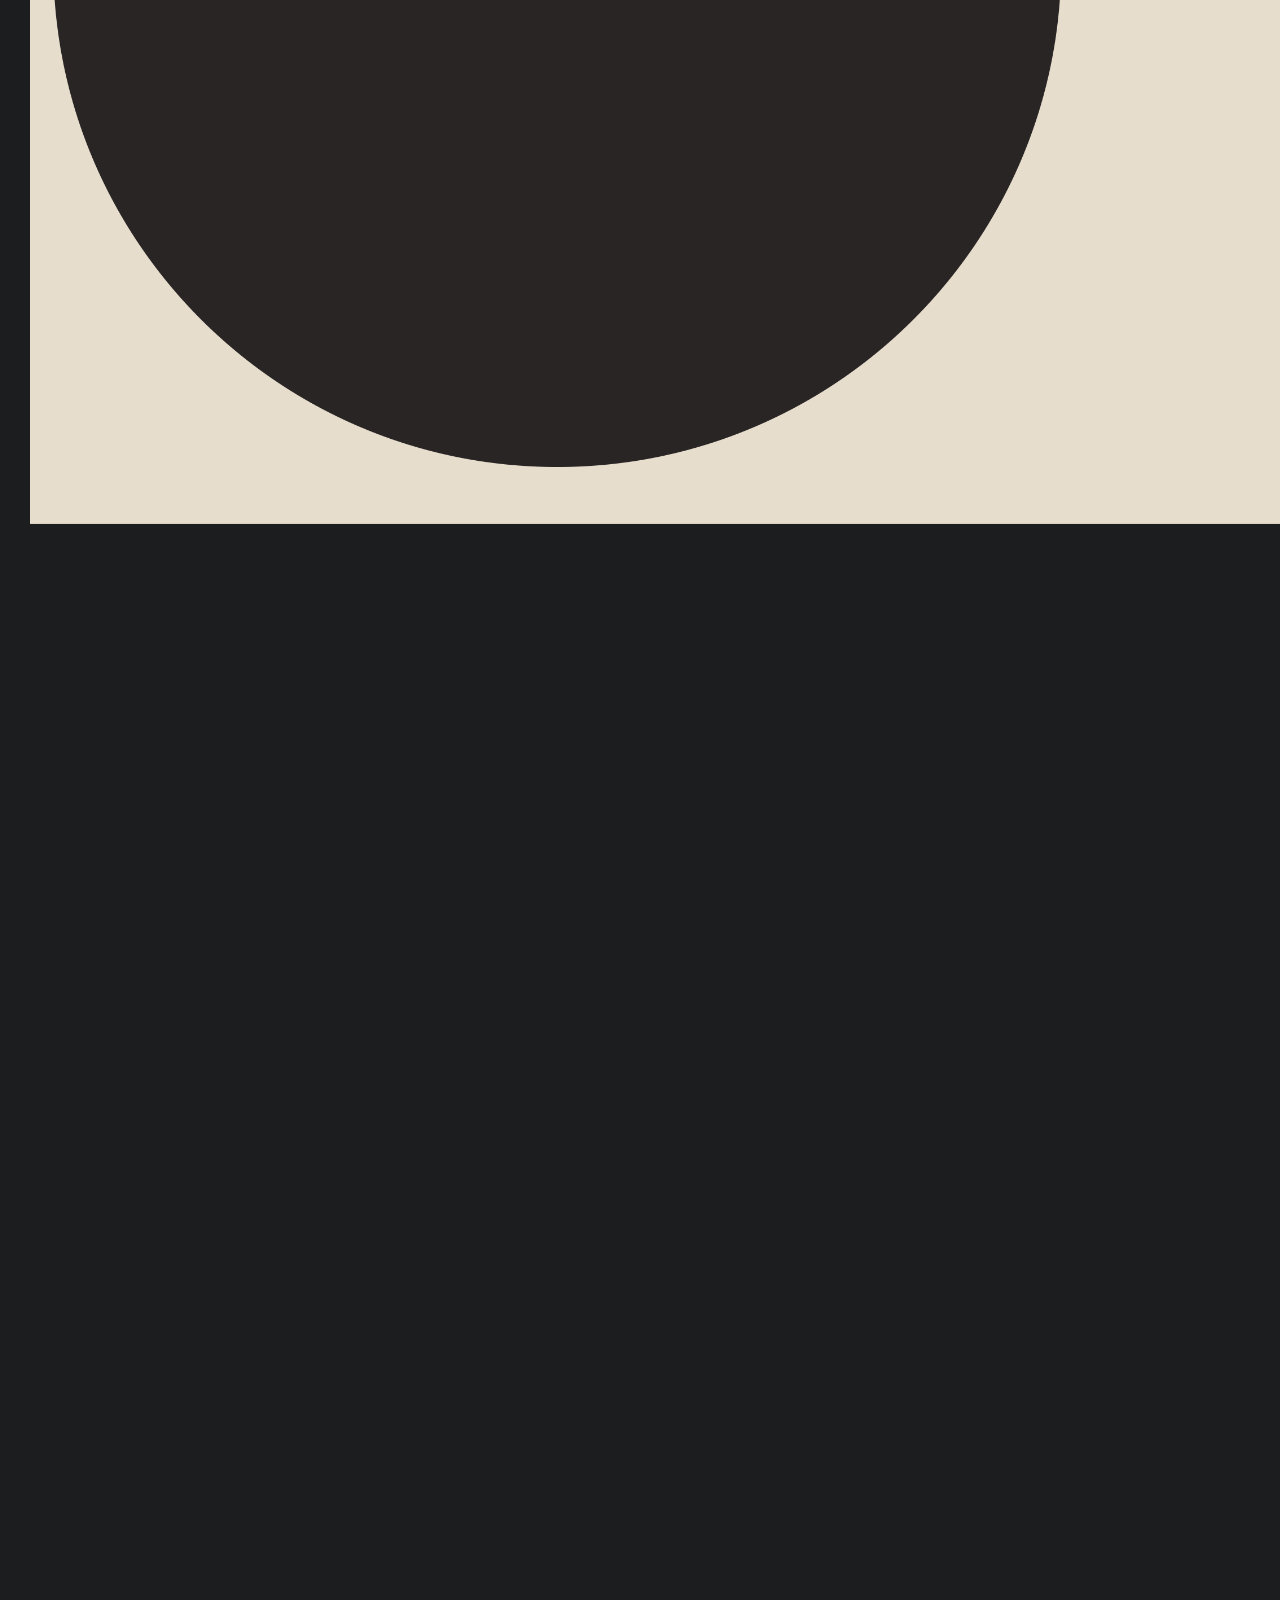
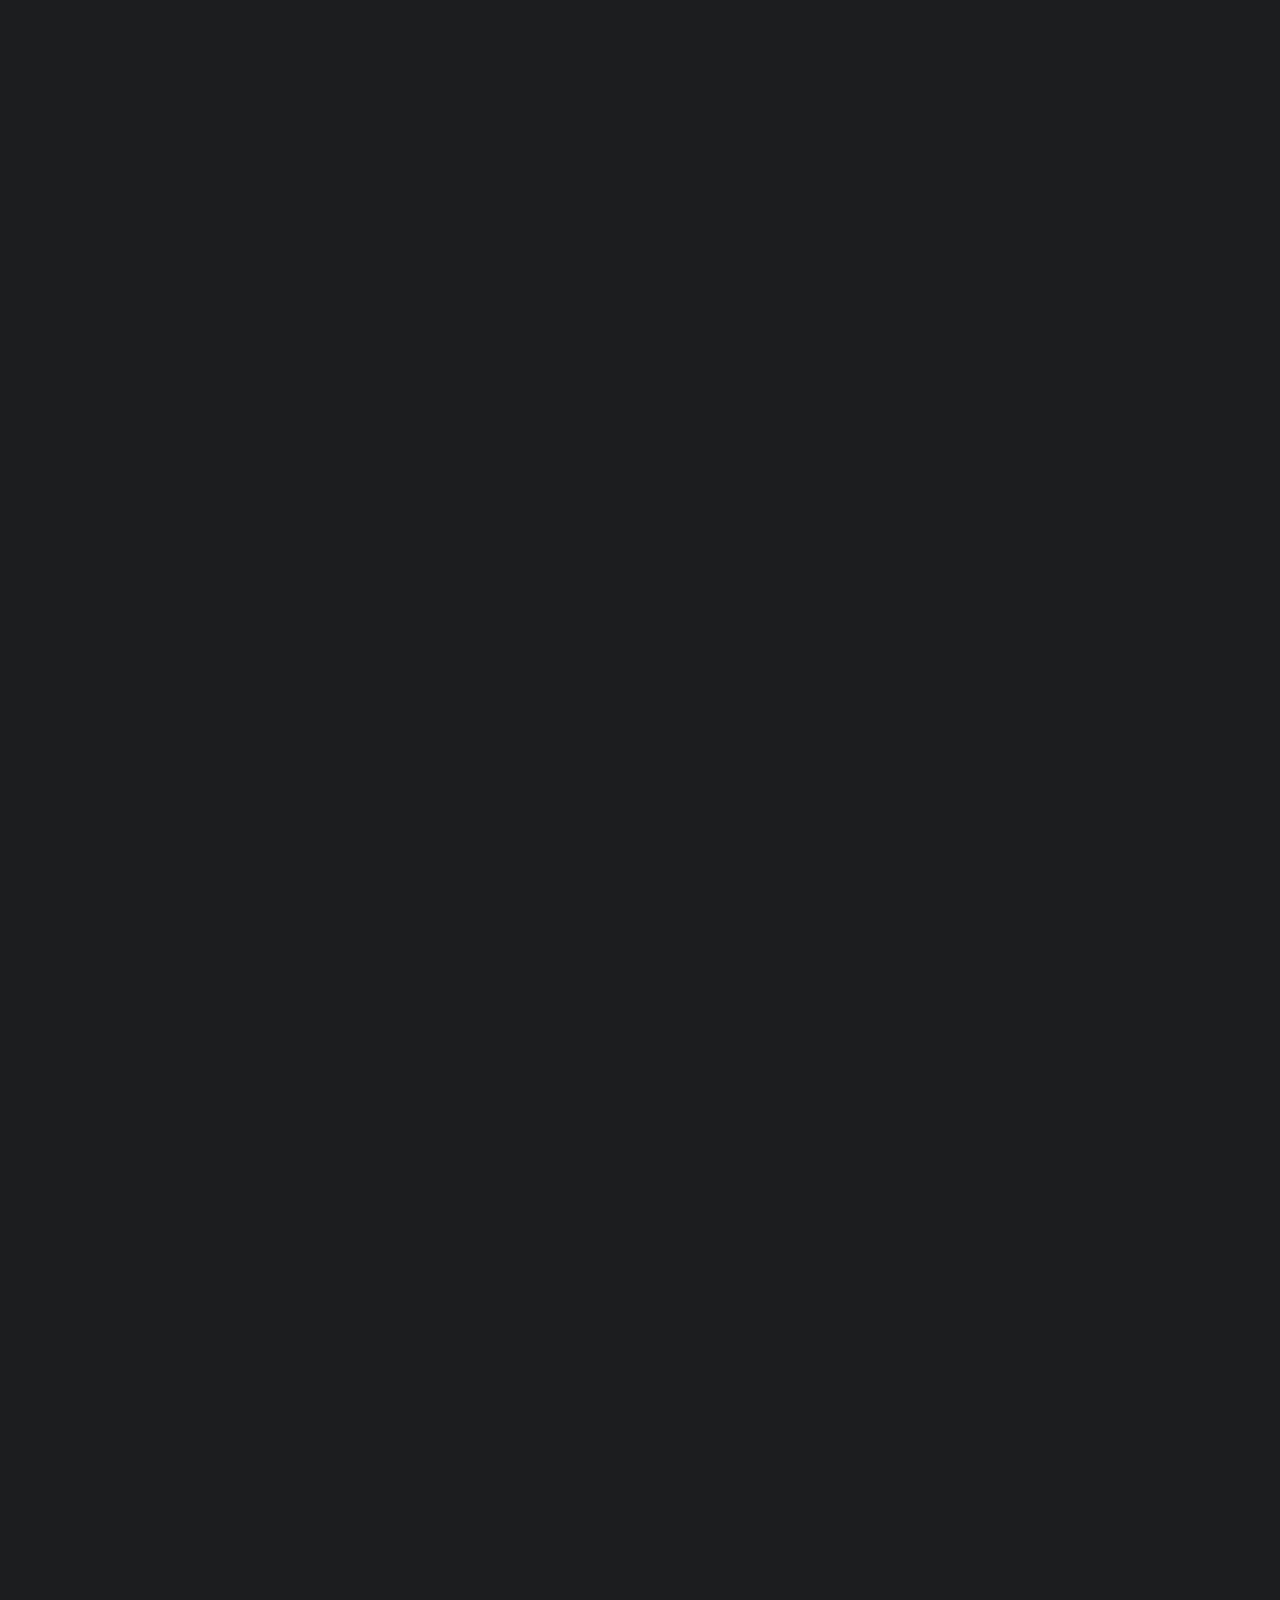
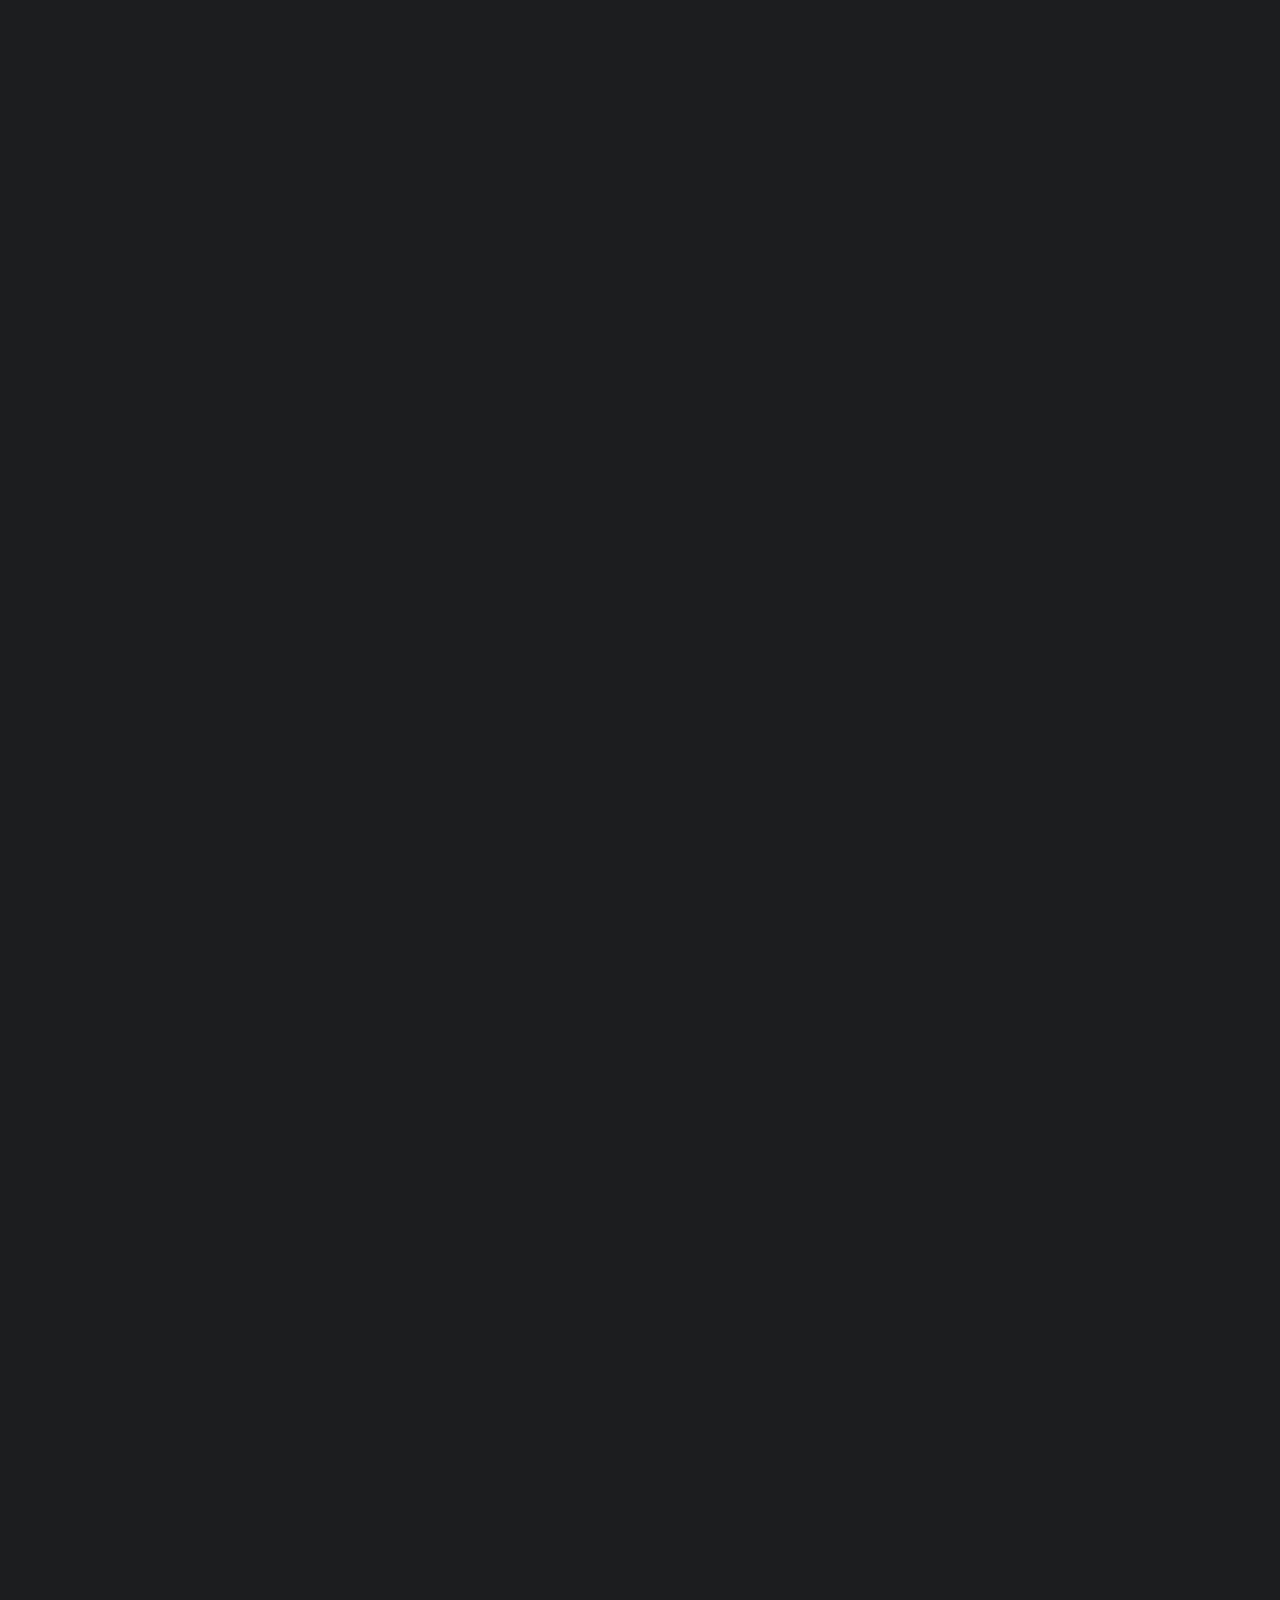
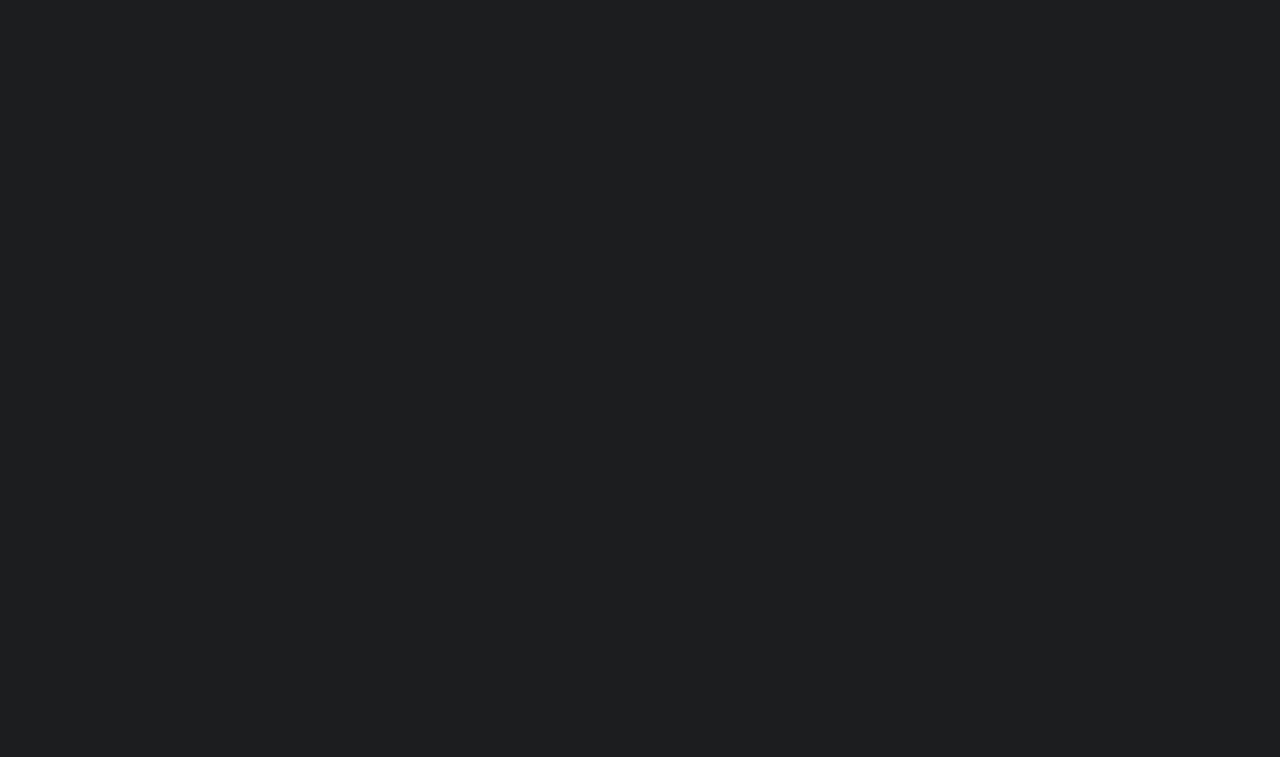
==== commit 2cb110ef: "Update index.html" ====
--- a/index.html
+++ b/index.html
@@ -5,12 +5,29 @@
     <meta charset="UTF-8">
     <meta name="viewport" content="width=device-width, initial-scale=1.0">
     <title>Iframe Example</title>
-    <link rel="stylesheet" href="style.css">
-    <link rel="preconnect" href="https://fonts.googleapis.com">
-    <link rel="preconnect" href="https://fonts.gstatic.com" crossorigin>
-    <link href="https://fonts.googleapis.com/css2?family=Jost:ital,wght@0,100..900;1,100..900&display=swap"
-        rel="stylesheet">
-
+    <link rel="stylesheet" href="/style.css" />
+    <link rel="preconnect" href="https://fonts.googleapis.com">
+    <link rel="preconnect" href="https://fonts.gstatic.com" crossorigin>
+    <link href="https://fonts.googleapis.com/css2?family=Jost:ital,wght@0,100..900;1,100..900&display=swap" <link
+        rel="preconnect" href="https://fonts.googleapis.com">
+    <link rel="preconnect" href="https://fonts.gstatic.com" crossorigin>
+    <link
+        href="https://fonts.googleapis.com/css2?family=Roboto:ital,wght@0,100;0,300;0,400;0,500;0,700;0,900;1,100;1,300;1,400;1,500;1,700;1,900&display=swap"
+        rel="stylesheet">
+    <link rel="preconnect" href="https://fonts.googleapis.com">
+    <link rel="preconnect" href="https://fonts.gstatic.com" crossorigin>
+    <link
+        href="https://fonts.googleapis.com/css2?family=Bebas+Neue&family=Roboto:ital,wght@0,100;0,300;0,400;0,500;0,700;0,900;1,100;1,300;1,400;1,500;1,700;1,900&display=swap"
+        rel="stylesheet">
+    <link rel="preconnect" href="https://fonts.googleapis.com">
+    <link rel="preconnect" href="https://fonts.gstatic.com" crossorigin>
+    <link href="https://fonts.googleapis.com/css2?family=EB+Garamond:ital,wght@0,400..800;1,400..800&display=swap"
+        rel="stylesheet">
+    <link rel="preconnect" href="https://fonts.googleapis.com">
+    <link rel="preconnect" href="https://fonts.gstatic.com" crossorigin>
+    <link href="https://fonts.googleapis.com/css2?family=Josefin+Sans:ital,wght@0,100..700;1,100..700&display=swap"
+        rel="stylesheet">
+        <link href="https://fonts.googleapis.com/css2?family=Jost:ital,wght@0,100..900;1,100..900&display=swap" rel="stylesheet">
 
 
 
@@ -23,22 +40,25 @@
 
     <div class="frame">
 
-        <div class="header">
-            <div class="logo"><img src="Extra/Dessin Logo Pompidou.jpg" width="855x" height="auto"></div>
-        </div>
-
-        <div class="widmer">Logo de Jean Widmer</div>
-
-        <div class="centre">Centre POMPIDOU</div>
+        <!-- <div class="header">
+            <div class="logo"><img src="/Extra/Dessin Logo Pompidou.jpg" width="855x" height="auto"></div>
+        </div> -->
+
+        <!-- <div class="widmer">Logo de Jean Widmer</div> -->
+
+        <div class="centre">POMPIDOU</div>
 
         <div class="titre">Une Visualisation Graphique<br> de la Collection de Design</div>
 
-        <div class="nom">Amine Benmeddour<br>
-            Paul-Arthur Lemarquis<br>
-            Kristina Zhiltsova</div>
+        <!-- <div class="nom">Paul-Arthur Lemarquis</div> -->
+
+
 
 
         <div class="texttotal">
+
+            <div class="info_line">Acquisition par Decade</div>
+
             <div class="Creation">
                 <div class="Creation">Creation</div>
             </div>
@@ -47,7 +67,8 @@
             </div>
             <div class="Overview">
                 <div class="Titre">Vue d'Ensemble<br>&nbsp;&nbsp;&nbsp;Collection Design de Pompidou</div>
-                <div class="Contenu">Le Centre Pompidou à Paris, France, possède une vaste collection de pièces de design,
+                <div class="Contenu">Le Centre Pompidou à Paris, France, possède une vaste collection de pièces de
+                    design,
                     allant du design graphique au design d'objets en passant par le design de mode. Notre objectif était
                     de créer une série de visualisations de données mettant en valeur cette collection et permettant aux
                     utilisateurs d'explorer plus en détail ce qu'elle contient. Le premier graphique est une chronologie
@@ -57,6 +78,14 @@
                     ont été créées puis acquises. Les grandes pointes de dons sont souvent dues à un grand don d'une
                     seule entité, comme Vincent Perrottet et Sido Perrottet, qui en 2017 a donné 1723 pièces de ses
                     collections personnelles principalement de design graphique et d'œuvres illustratives.
+                    <br>
+                    <br>
+                    LEGENDE
+                    <br>
+                    <br>
+                    <br>
+                    <br>
+                    <br>
                     <br>
                     <br>
                     <br>
@@ -78,7 +107,7 @@
                     infobulle.
                 </div>
                 <div class="Contenu2">Cette collection se compose de 7230 pièces chacune cataloguée et référencée par le
-                    CNAM et Videomuseum. Cela nous a permis de donner une vision précise de l'origine, du type, de la
+                    MNAM et Videomuseum. Cela nous a permis de donner une vision précise de l'origine, du type, de la
                     taille ou des matériaux de construction de chaque pièce unique. Le centre lui-même, sous la
                     direction de Jean Widmer, a utilisé une palette chromatique variée pour différencier chaque section
                     du musée, et c'est quelque chose que nous voulions partager.
@@ -98,7 +127,8 @@
                 <div class="Contenu">Pour améliorer encore la vision globale de la collection, nous avons également
                     conçu une carte montrant l'origine et la quantité de designers par pays. Inspirée par les cartes
                     Isotype d'Otto Neurath, la carte montre la répartition mondiale des artistes, avec une présence plus
-                    importante en Europe. Une mise en garde cependant : certains de ces éléments comme un  seul designer, bien
+                    importante en Europe. Une mise en garde cependant : certains de ces éléments comme un seul designer,
+                    bien
                     qu'ils soient parfois composés de plus d'un membre. Nous avons compté chaque pièce comme ayant été
                     produite par une seule entité.
                 </div>
@@ -114,7 +144,7 @@
                 </div>
             </div>
             <div class="TotalDesigners">
-                <div class="Titre">Designer<br>&nbsp;&nbsp;&nbsp;Les Plus Représentés</div>
+                <div class="Titre">Designer<br>&nbsp;&nbsp;&nbsp;Les Plus Représenté</div>
                 <div class="Contenu">Pour conclure, nous avons une représentation simple de la collection de design en
                     comparaison avec le reste de la collection globale du Centre Pompidou. Le Musée reste avant tout un
                     centre pour les beaux-arts et cela est assez clair ici. Cependant, la collection continuera sûrement
@@ -143,9 +173,57 @@
         <div class="Total">
             <img src="Extra/TotalVsDesign.png" alt="A beautiful scenery" width="auto" height="auto" title="Total">
         </div>
-        <div class="merci">MERCI</div>
+
     </div>
-
+ <div class="header_background"></div>
+    <div class="map_background"></div>
+    <div class="total_background"></div>
+
+    <div class="legend">
+
+		<div class="categorielegende">
+			<div class="element_texte"></div>
+		</div>
+		<div class="typeDesign">
+			<div class="categorie">
+				<div class="element_texte">Design d'Objet
+				</div>
+				<div class="element_texte">Mobilier
+				</div>
+				<div class="element_texte">Design Graphique
+				</div>
+				<div class="element_texte">Design d'Intérieur
+				</div>
+			</div>
+
+			<div class="categorieshape">
+				<div class="element_ligne4"></div>
+				<div class="element_ligne2"></div>
+				<div class="element_ligne3"></div>
+				<div class="element_ligne1"></div>
+
+			</div>
+
+			<div class="categorie">
+				<div class="element_texte">Design Industriel
+				</div>
+				<div class="element_texte">Design des Technologies
+				</div>
+				<div class="element_texte">Design Vestimentaire
+				</div>
+			</div>
+
+			<div class="categorieshape">
+				<div class="element_ligne5"></div>
+				<div class="element_ligne6"></div>
+				<div class="element_ligne7"></div>
+
+			</div>
+			<div class="seperator"></div>
+
+		</div>
+		</div>
+	</div>
 </body>
 
 </html>
--- a/style.css
+++ b/style.css
@@ -2,7 +2,7 @@
   position: absolute;
   left: var(--left-position);
   top: var(--top-position);
-  background-color: #231f20;
+  background-color: #1c1d1f;
   transform-origin: top left;
   width: 100%;
   height: 100%;
@@ -16,12 +16,11 @@
   --top-position: 0;
 }
 
-
 /* Medium screens */
 @media (max-width: 1440px) {
   :root {
     --scale-factor: 0.594;
-    --left-position: 2px;
+    --left-position: 17px;
     --top-position: 0;
   }
 }
@@ -62,13 +61,21 @@
   position: absolute;
   overflow-x: hidden;
   width: 3390px;
-  top: 1513px;
+  top: 836px;
+  z-index: 1000;
 }
 
 .DesignDetail {
   position: absolute;
-  top: 4390px;
-  left: 150px;
+  top: 3757px;
+  left: -47px;
+  z-index: 1000;
+}
+
+.texttotal {
+  position: relative;
+  top: -677px;
+  z-index: 500;
 }
 
 .pixel {
@@ -87,7 +94,6 @@
   font-style: normal;
   font-size: 17pt;
   line-height: 1.2;
-  color: antiquewhite;
 }
 
 .Contenu2 {
@@ -100,166 +106,313 @@
   font-style: normal;
   font-size: 17pt;
   line-height: 1.2;
-  color: antiquewhite;
 }
 
 .Titre {
-  font-family: "Jost", sans-serif;
+  font-family: "Josefin Sans", sans-serif;
   font-optical-sizing: auto;
   font-weight: 500;
   font-size: 29pt;
+  line-height: 1.2;
+  width: 1000px;
+}
+
+.Titre2 {
+  font-family: "Josefin Sans", sans-serif;
+  font-optical-sizing: auto;
+  font-weight: 500;
+  font-size: 29pt;
+  line-height: 1.2;
+  position: absolute;
+  left: 568px;
+  width: 1000px;
+}
+
+.Overview {
+  position: absolute;
+  top: 1634px;
+  left: 61px;
+  color: #e7ddcd;
+}
+
+.Detail {
+  position: absolute;
+  top: 3651px;
+  color: #e7ddcd;
+  left: 61px;
+}
+
+.Map {
+  position: absolute;
+  top: 6675px;
+  color: #e7ddcd;
+  left: 1763px;
+}
+
+.Carte {
+  position: absolute;
+  top: 5316px;
+  left: 61px;
+  z-index: 100;
+}
+
+.DesignersQuantity {
+  position: absolute;
+  top: 8131px;
+  left: 637px;
+}
+
+.Designers {
+  position: absolute;
+  top: 8698px;
+  color: #e7ddcd;
+  left: 61px;
+}
+
+.Acquisition {
+  position: absolute;
+  top: 1674px;
+  left: 30px;
+  font-family: "Josefin Sans", sans-serif;
+  font-weight: 500;
+  font-size: 34pt;
+  color: #e7ddcd;
+}
+
+.Creation {
+  position: absolute;
+  top: 1338px;
+  left: 30px;
+  font-family: "Josefin Sans", sans-serif;
+  font-weight: 500;
+  font-size: 34pt;
+  color: #e7ddcd;
+}
+
+.Total {
+  position: absolute;
+  top: 9755px;
+  left: 3px;
+  transform: scale(0.95);
+  z-index: 1000;
+}
+
+.TotalDesigners {
+  position: absolute;
+  color: #1c1d1f;
+  top: 10381px;
+  left: 1762px;
+}
+
+/* .merci {
+  position: absolute;
+  top: 12053px;
+  left: 1760px;
+  font-family: "Jost", sans-serif;
+  font-optical-sizing: auto;
+  font-weight: 500;
+  font-size: 69pt;
   line-height: 1.2;
   width: 1000px;
   color: antiquewhite;
-}
-
-.Titre2 {
-  font-family: "Jost", sans-serif;
-  font-optical-sizing: auto;
-  font-weight: 500;
-  font-size: 29pt;
-  line-height: 1.2;
-  position: absolute;
-  left: 568px;
+} */
+
+.logo {
+  position: absolute;
+  top: 61px;
+  left: 62px;
+}
+
+/* .widmer {
+  position: absolute;
+  top: 730px;
+  left: 61px;
+  font-family: "Jost", sans-serif;
+  font-optical-sizing: auto;
+  font-weight: 500;
+  font-size: 17pt;
+  line-height: 1.2;
   width: 1000px;
   color: antiquewhite;
-}
-
-.Overview {
-  position: absolute;
-  top: 1634px;
-  left: 61px;
-}
-
-.Detail {
-  position: absolute;
-  top: 3651px;
-  left: 61px;
-}
-
-.Map {
-  position: absolute;
-  top: 6675px;
-  left: 1763px;
-}
-
-.Carte {
-  position: absolute;
-  top: 5780px;
-  left: 61px;
-}
-
-.DesignersQuantity {
-  position: absolute;
-  top: 8803px;
-  left: 637px;
-}
-
-.Designers {
-  position: absolute;
-  top: 9028px;
-  left: 61px;
-}
-
-.Acquisition {
-  position: absolute;
-  top: 1674px;
-  left: 30px;
-  font-family: "Jost", sans-serif;
-  font-weight: 500;
-  font-size: 34pt;
-  color: antiquewhite;
-}
-
-.Creation {
-  position: absolute;
-  top: 1338px;
-  left: 30px;
-  font-family: "Jost", sans-serif;
-  font-weight: 500;
-  font-size: 34pt;
-  color: antiquewhite;
-}
-
-.Total {
-  position: absolute;
-  top: 10484px;
-  left: 61px;
-}
-
-.TotalDesigners {
-  position: absolute;
-  top: 10374px;
-  left: 1760px;
-}
-
-.merci {
-  position: absolute;
-  top: 12053px;
-  left: 1760px;
-  font-family: "Jost", sans-serif;
-  font-optical-sizing: auto;
-  font-weight: 500;
-  font-size: 69pt;
-  line-height: 1.2;
-  width: 1000px;
-  color: antiquewhite;
-}
-
-.logo {
-  position: absolute;
-  top: 61px;
-  left: 62px;
-}
-
-.widmer {
-  position: absolute;
-  top: 730px;
-  left: 61px;
-  font-family: "Jost", sans-serif;
-  font-optical-sizing: auto;
-  font-weight: 500;
-  font-size: 17pt;
-  line-height: 1.2;
-  width: 1000px;
-  color: antiquewhite;
-}
+} */
 
 .centre {
   position: absolute;
-  top: 32px;
+  top: 39px;
+  left: 22px;
+  font-family: "Josefin Sans", sans-serif;
+  font-optical-sizing: auto;
+  font-weight: 500;
+  font-size: 25em;
+  line-height: 1.2;
+  width: 1300px;
+  color: #231f20;
+  font-weight: 900;
+}
+
+.titre {
+  position: absolute;
+  top: 505px;
+  left: 1198px;
+  font-family: "Josefin Sans", sans-serif;
+  font-optical-sizing: auto;
+  font-weight: 500;
+  font-size: 38pt;
+  line-height: 1.2;
+  width: 1300px;
+  color: #231f20;
+}
+
+/* .nom {
+  position: absolute;
+  top: 1064px;
   left: 1195px;
   font-family: "Jost", sans-serif;
   font-optical-sizing: auto;
   font-weight: 500;
-  font-size: 99pt;
+  font-size: 32pt;
   line-height: 1.2;
   width: 1300px;
   color: antiquewhite;
-}
-
-.titre {
-  position: absolute;
-  top: 388px;
-  left: 1764px;
-  font-family: "Jost", sans-serif;
-  font-optical-sizing: auto;
-  font-weight: 500;
-  font-size: 32pt;
-  line-height: 1.2;
-  width: 1300px;
+} */
+
+.info_line {
+  top: 3595px;
+  left: 1381px;
+  position: relative;
   color: antiquewhite;
-}
-
-.nom {
-  position: absolute;
-  top: 1064px;
-  left: 1195px;
-  font-family: "Jost", sans-serif;
-  font-optical-sizing: auto;
-  font-weight: 500;
-  font-size: 32pt;
-  line-height: 1.2;
-  width: 1300px;
-  color: antiquewhite;
-}
+  font-family: "Jost", sans-serif;
+  font-size: 17pt;
+}
+
+.header_background {
+  background-color: #e7ddcd;
+  width: 2349px;
+  left: 8px;
+  height: 719px;
+}
+
+.map_background {
+  position: relative;
+  background-color: #e7ddcd;
+  width: 2349px;
+  height: 1179px;
+  left: 8px;
+  top: 6034px;
+}
+
+.total_background {
+  position: relative;
+  background-color: #e7ddcd;
+  width: 2349px;
+  height: 2019px;
+  top: 7694px;
+  left: 8px;
+}
+
+.legend {
+  display: flex;
+  flex-direction: row;
+  position: fixed;
+  margin-top: -2329px;
+  width: 1425px;
+  height: 148px;
+  z-index: 20;
+  margin-left: 39px;
+  padding-bottom: 10px;
+  font-family: "Jost", sans-serif;
+  font-size: 20px;
+  color: #e7ddcd;
+}
+
+.element_texte {
+  display: flex;
+  align-items: center;
+  margin: 2px;
+  width: auto;
+}
+
+.typeDesign {
+  display: flex;
+  padding-left: 0px;
+}
+
+.categorie {
+  display: flex;
+  flex-direction: column;
+  height: 132px;
+  width: auto;
+  padding-left: 15px;
+  padding-top: 15px;
+  padding-right: 15px;
+}
+
+.element_texte {
+  display: flex;
+  align-items: center;
+  margin: 2px;
+  width: auto;
+}
+
+.categorieshape {
+  display: flex;
+  flex-direction: column;
+  height: 132px;
+  margin-top: 6px;
+}
+
+.element_ligne_1 {
+  margin-top: 20px;
+  background-color: #266af1;
+  height: 5px;
+  width: 25px;
+}
+
+.element_ligne1 {
+  margin-top: 25px;
+  height: 7px;
+  width: 27px;
+  background-color: #91a879;
+}
+
+.element_ligne2 {
+  margin-top: 25px;
+  height: 7px;
+  width: 27px;
+  background-color: #c6bca2;
+}
+
+.element_ligne3 {
+  margin-top: 25px;
+  height: 7px;
+  width: 27px;
+  background-color: #da3035;
+}
+
+.element_ligne4 {
+  margin-top: 25px;
+  height: 7px;
+  width: 27px;
+  background-color: #8d2438;
+}
+
+.element_ligne5 {
+  margin-top: 25px;
+  height: 7px;
+  width: 27px;
+  background-color: #e7a02c;
+}
+
+.element_ligne6 {
+  margin-top: 25px;
+  height: 7px;
+  width: 27px;
+  background-color: #83b7ca;
+}
+
+.element_ligne7 {
+  margin-top: 25px;
+  height: 7px;
+  width: 27px;
+  background-color: #1a4d8b;
+}
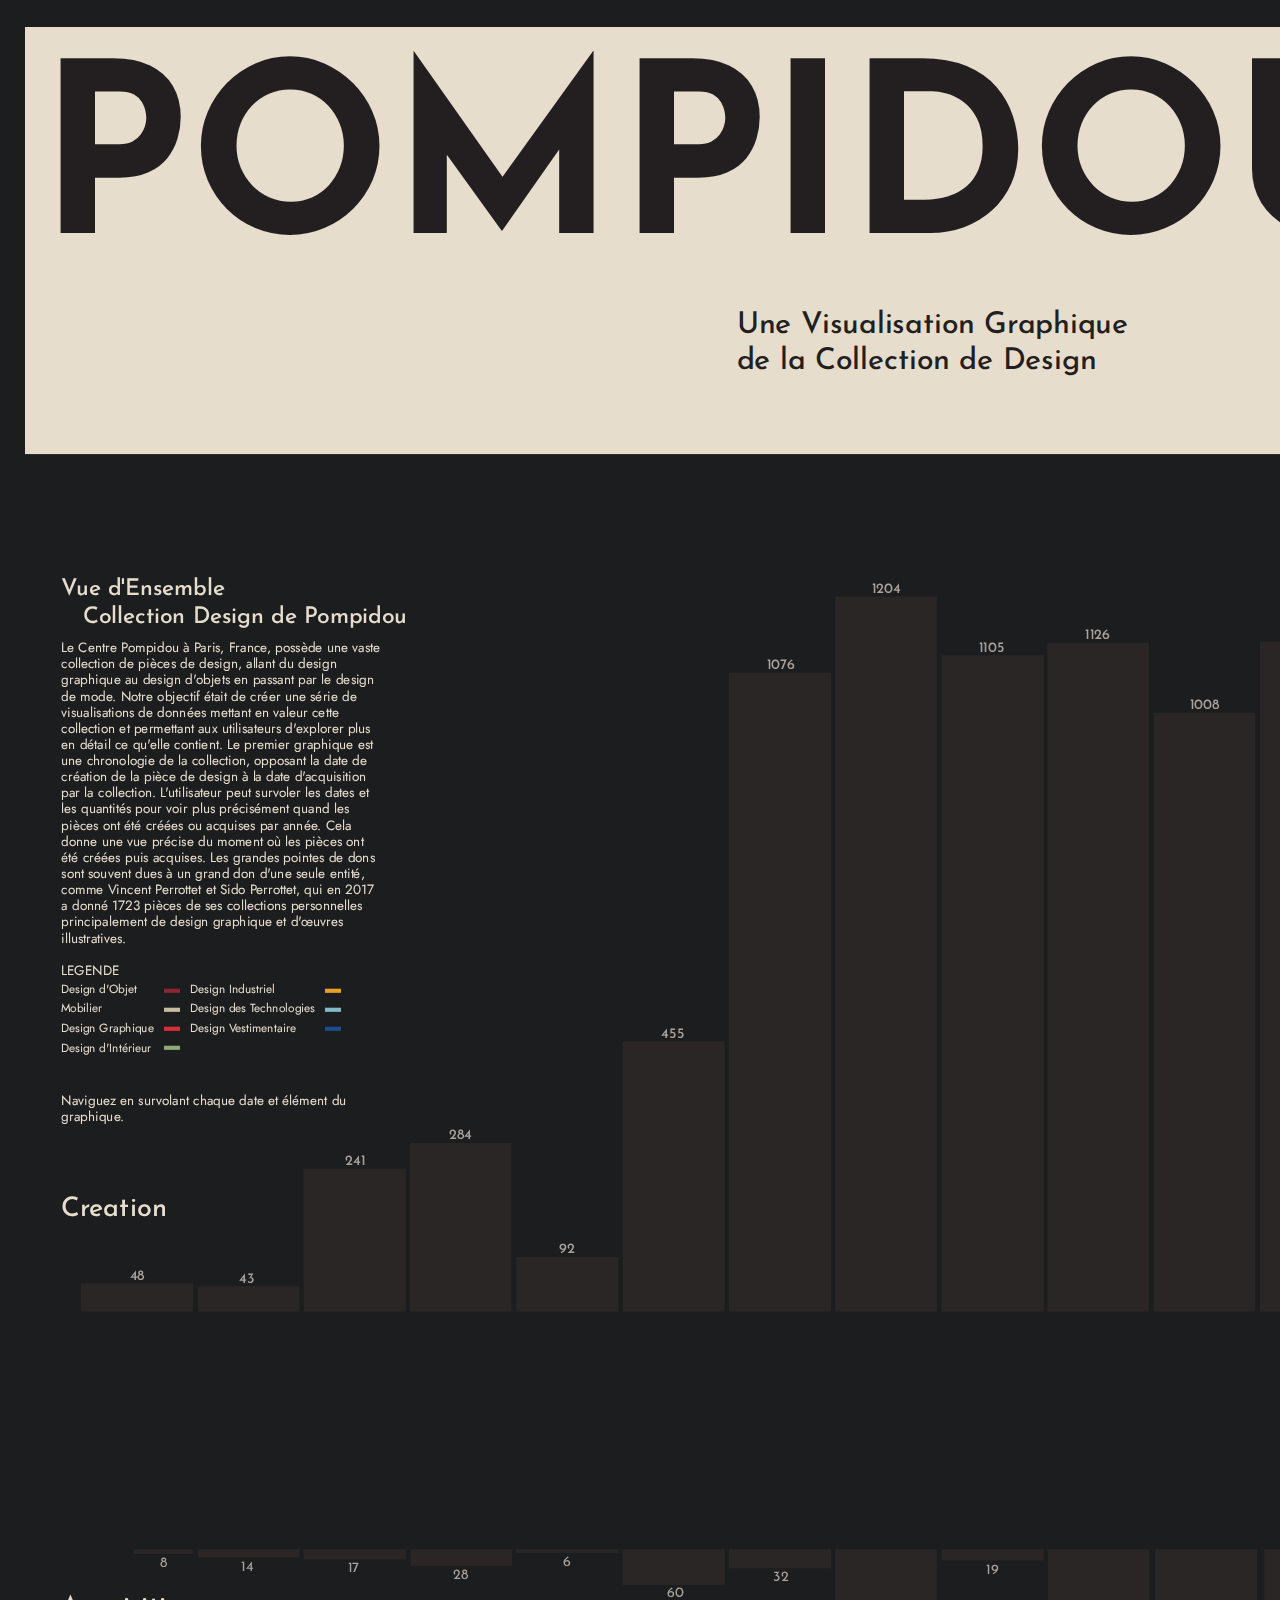
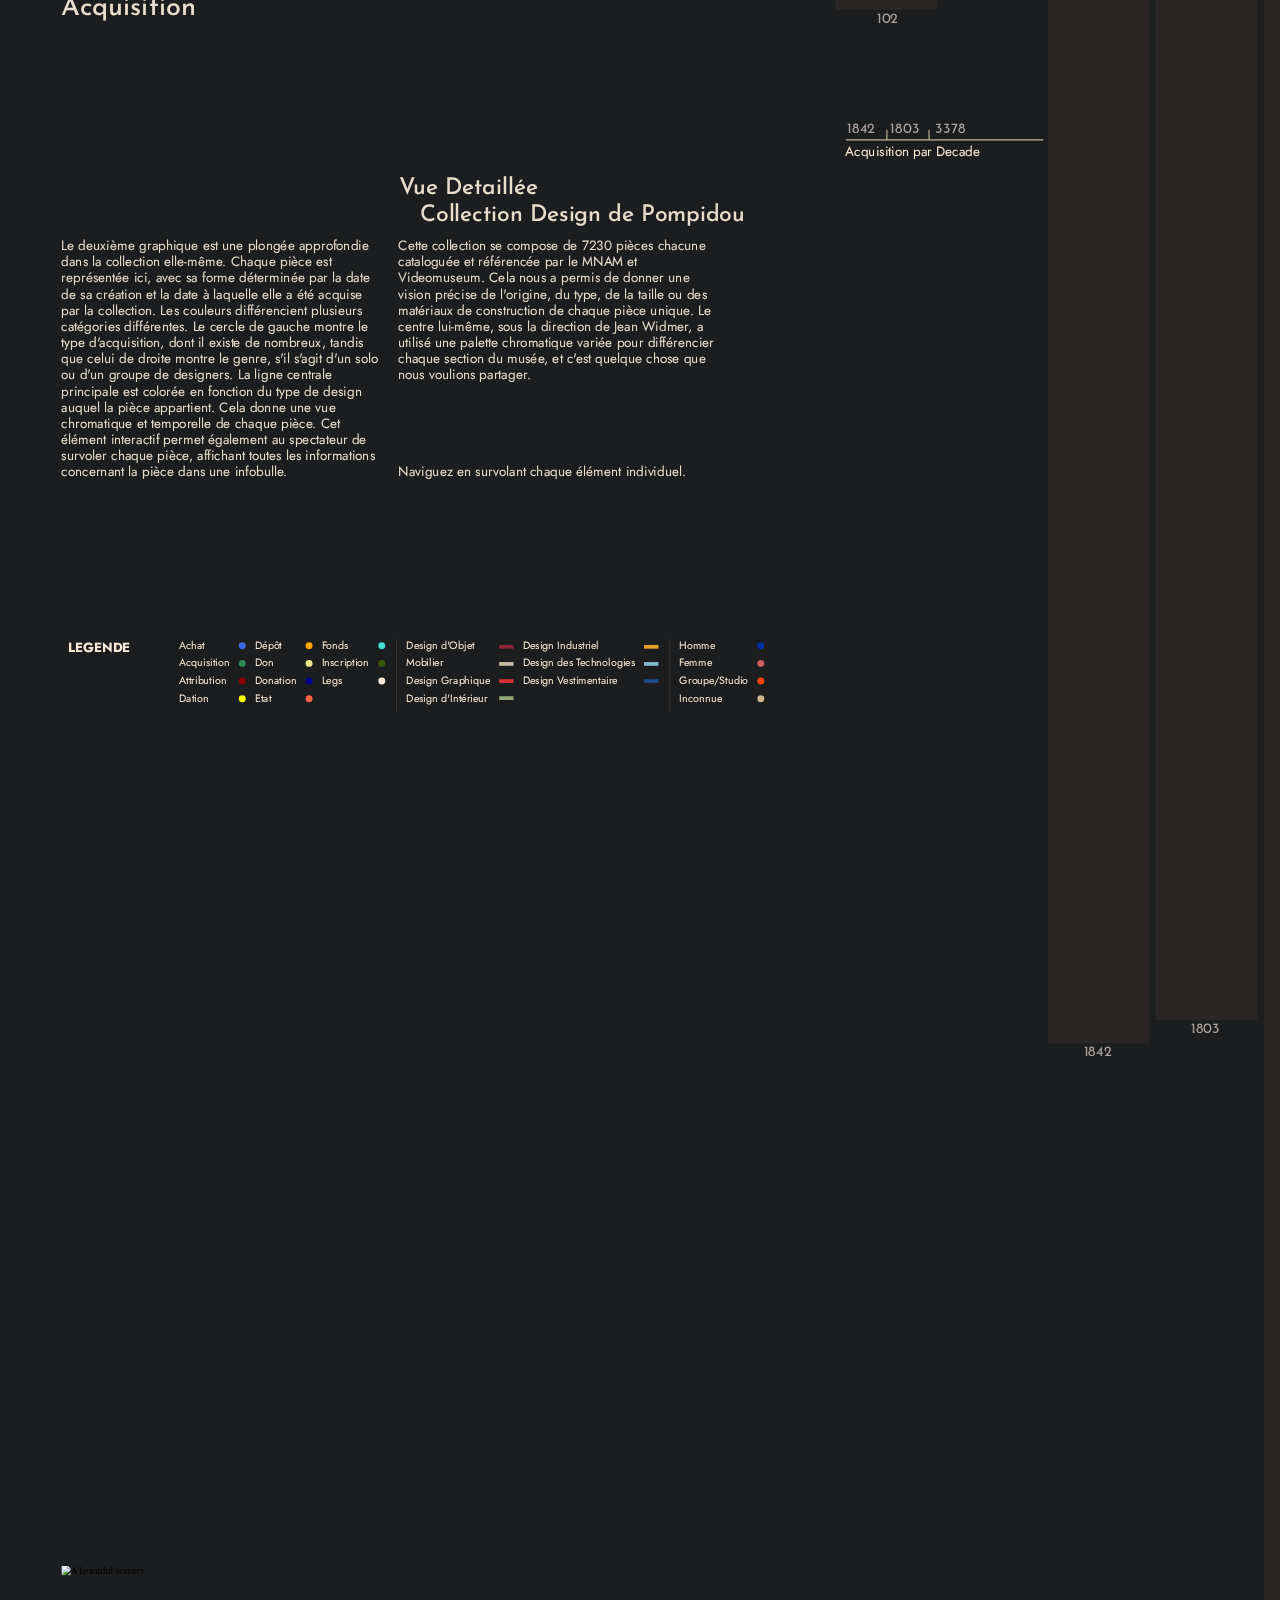
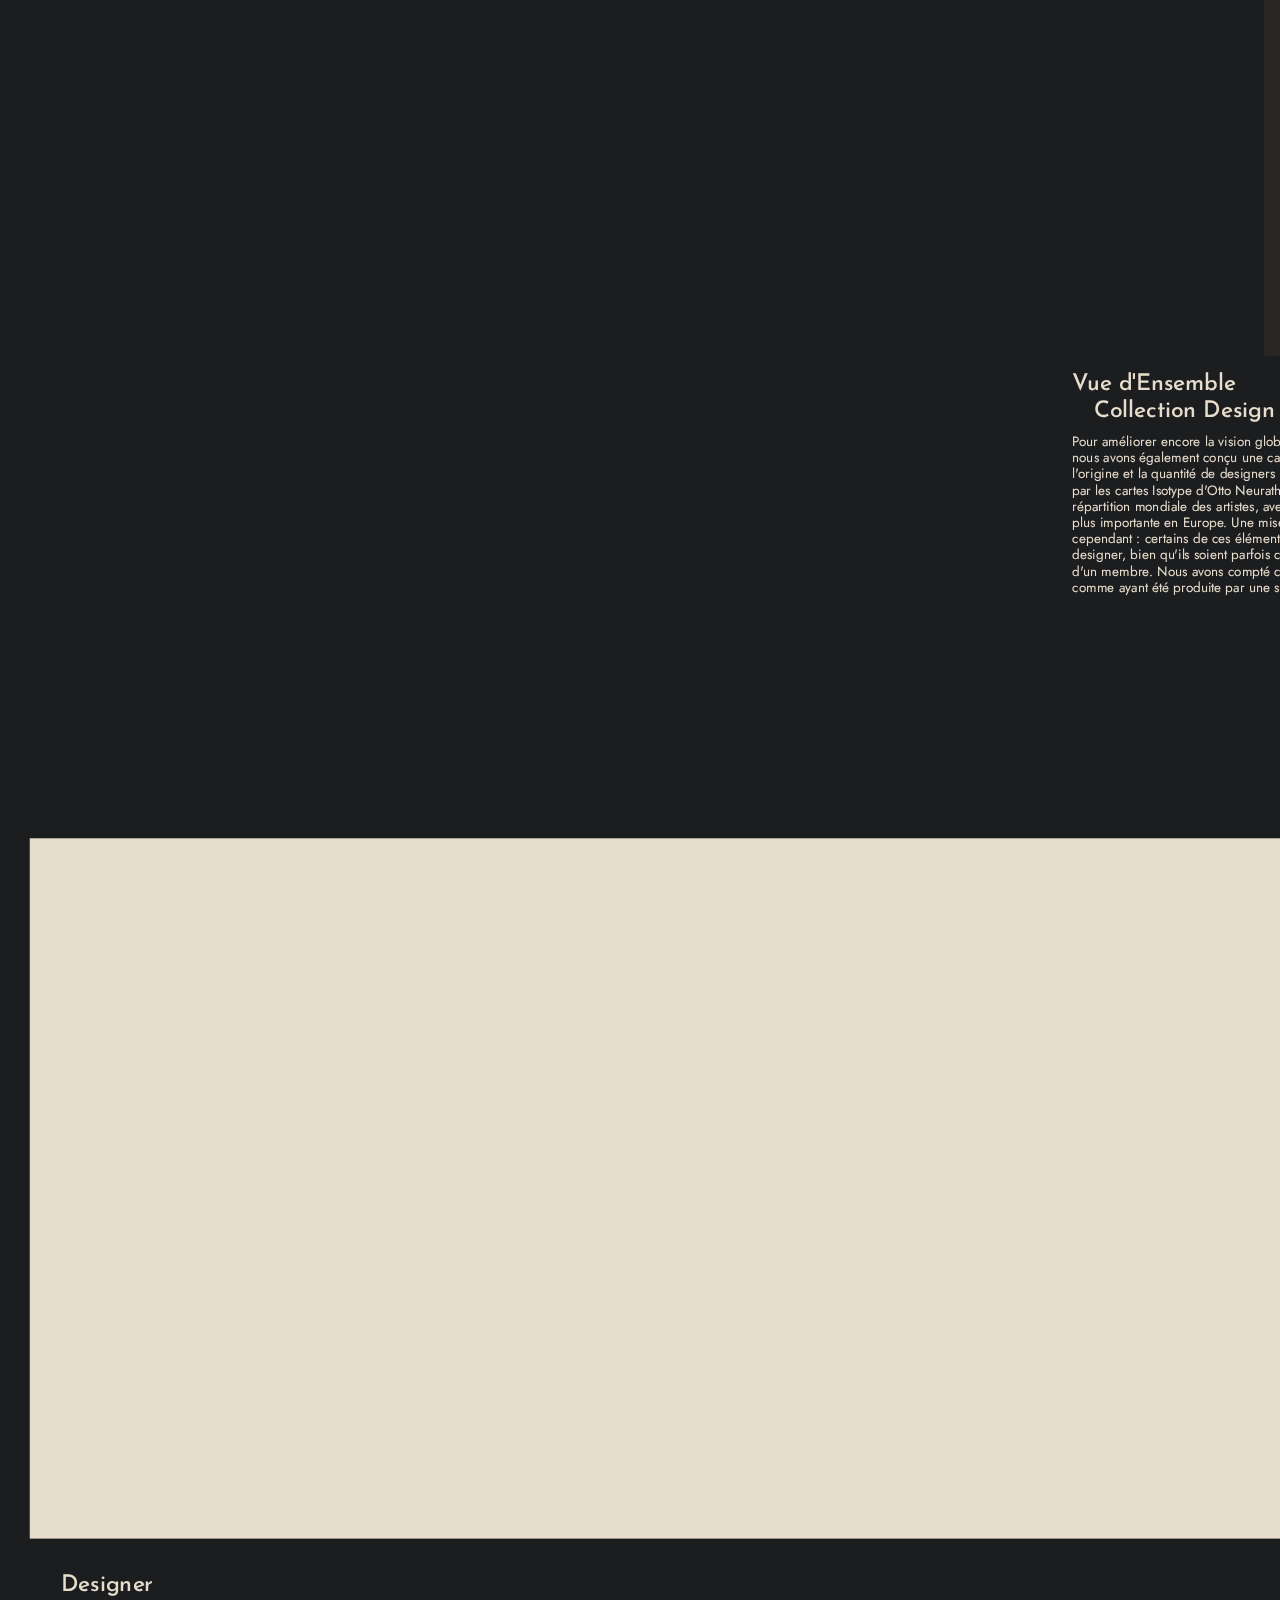
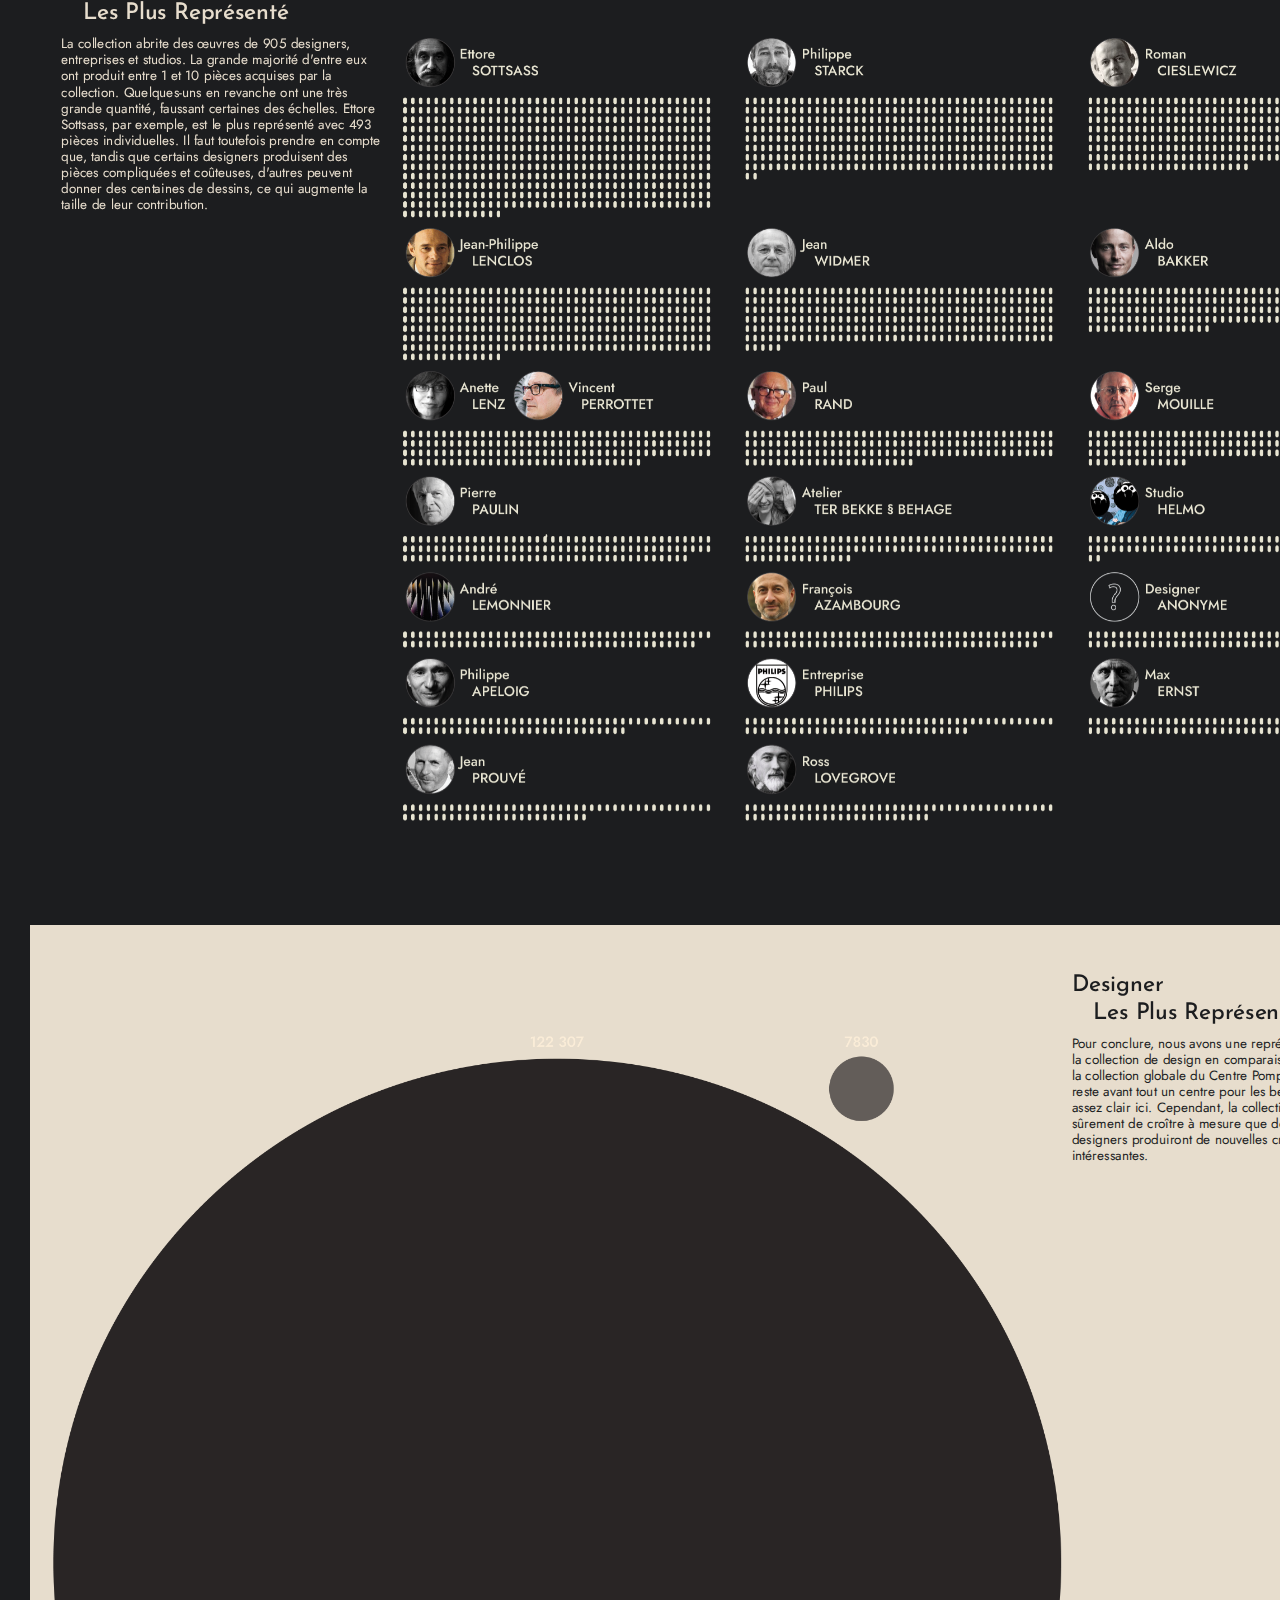
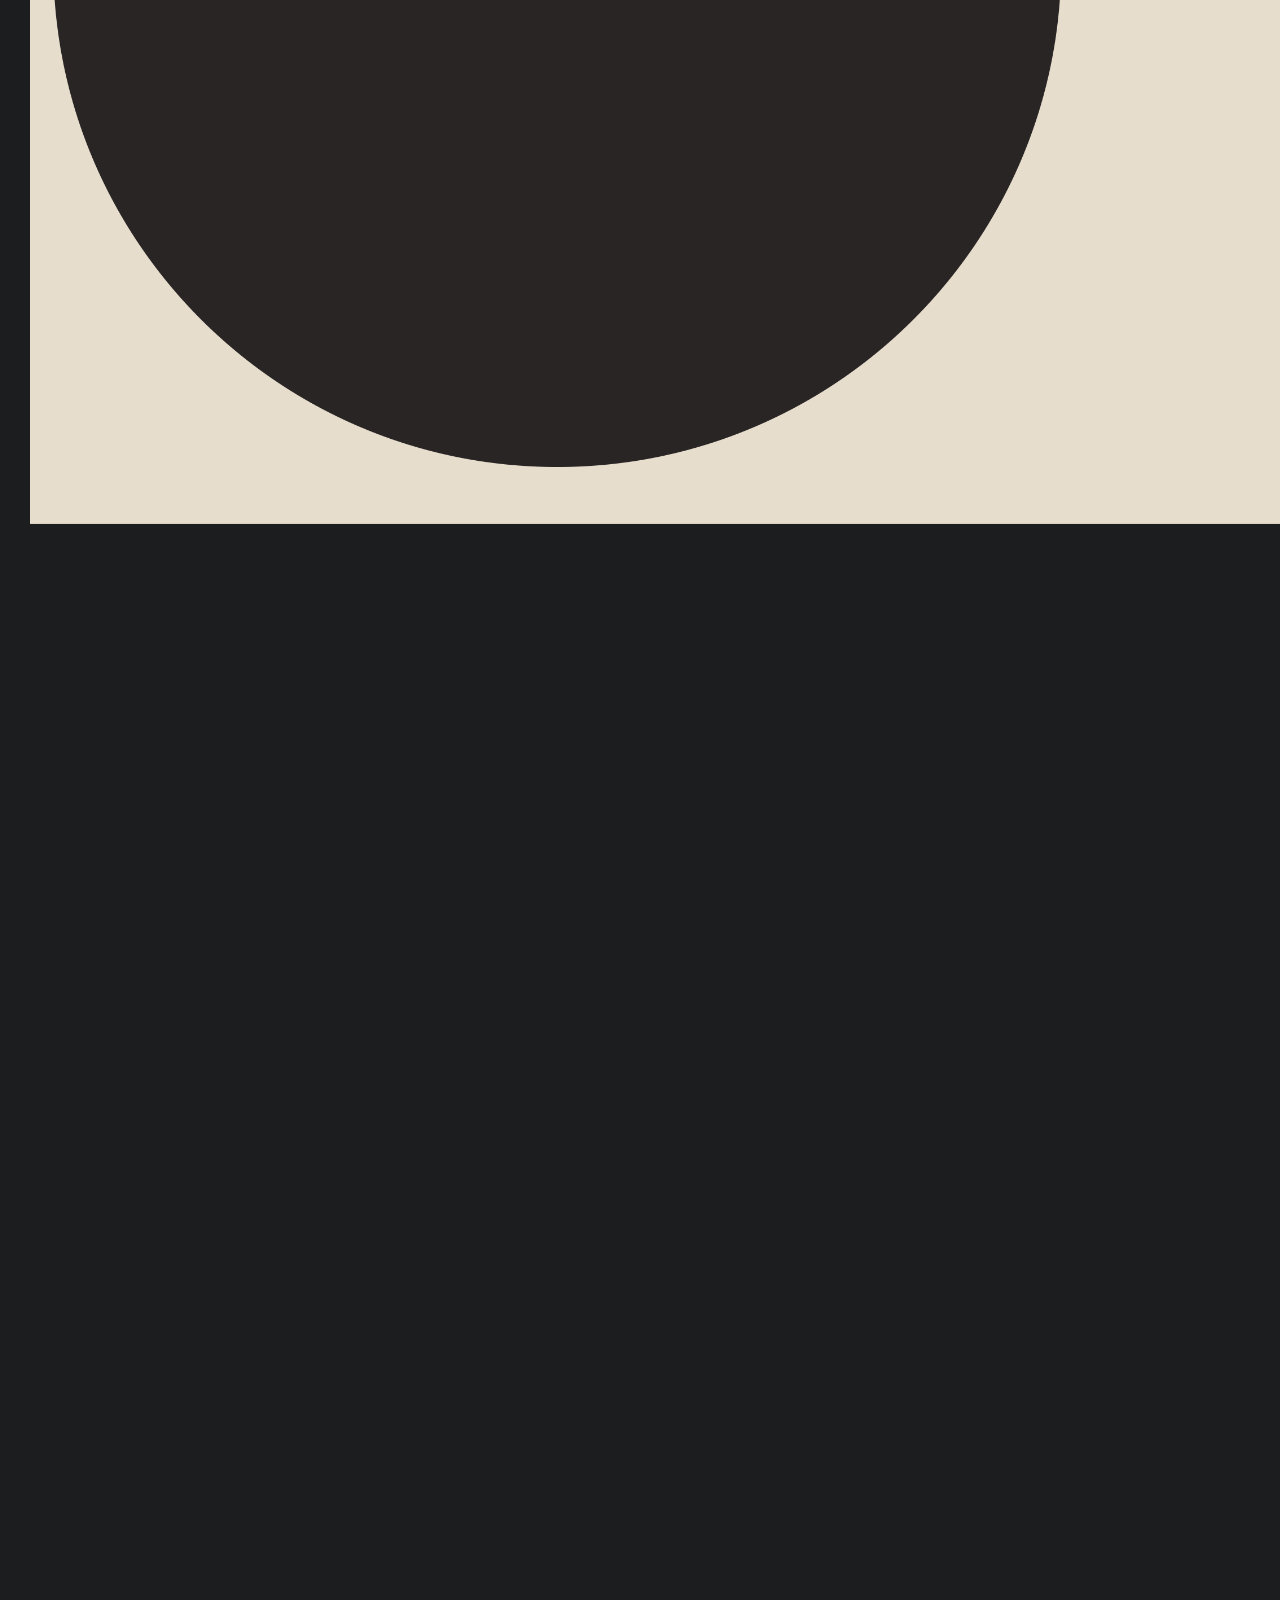
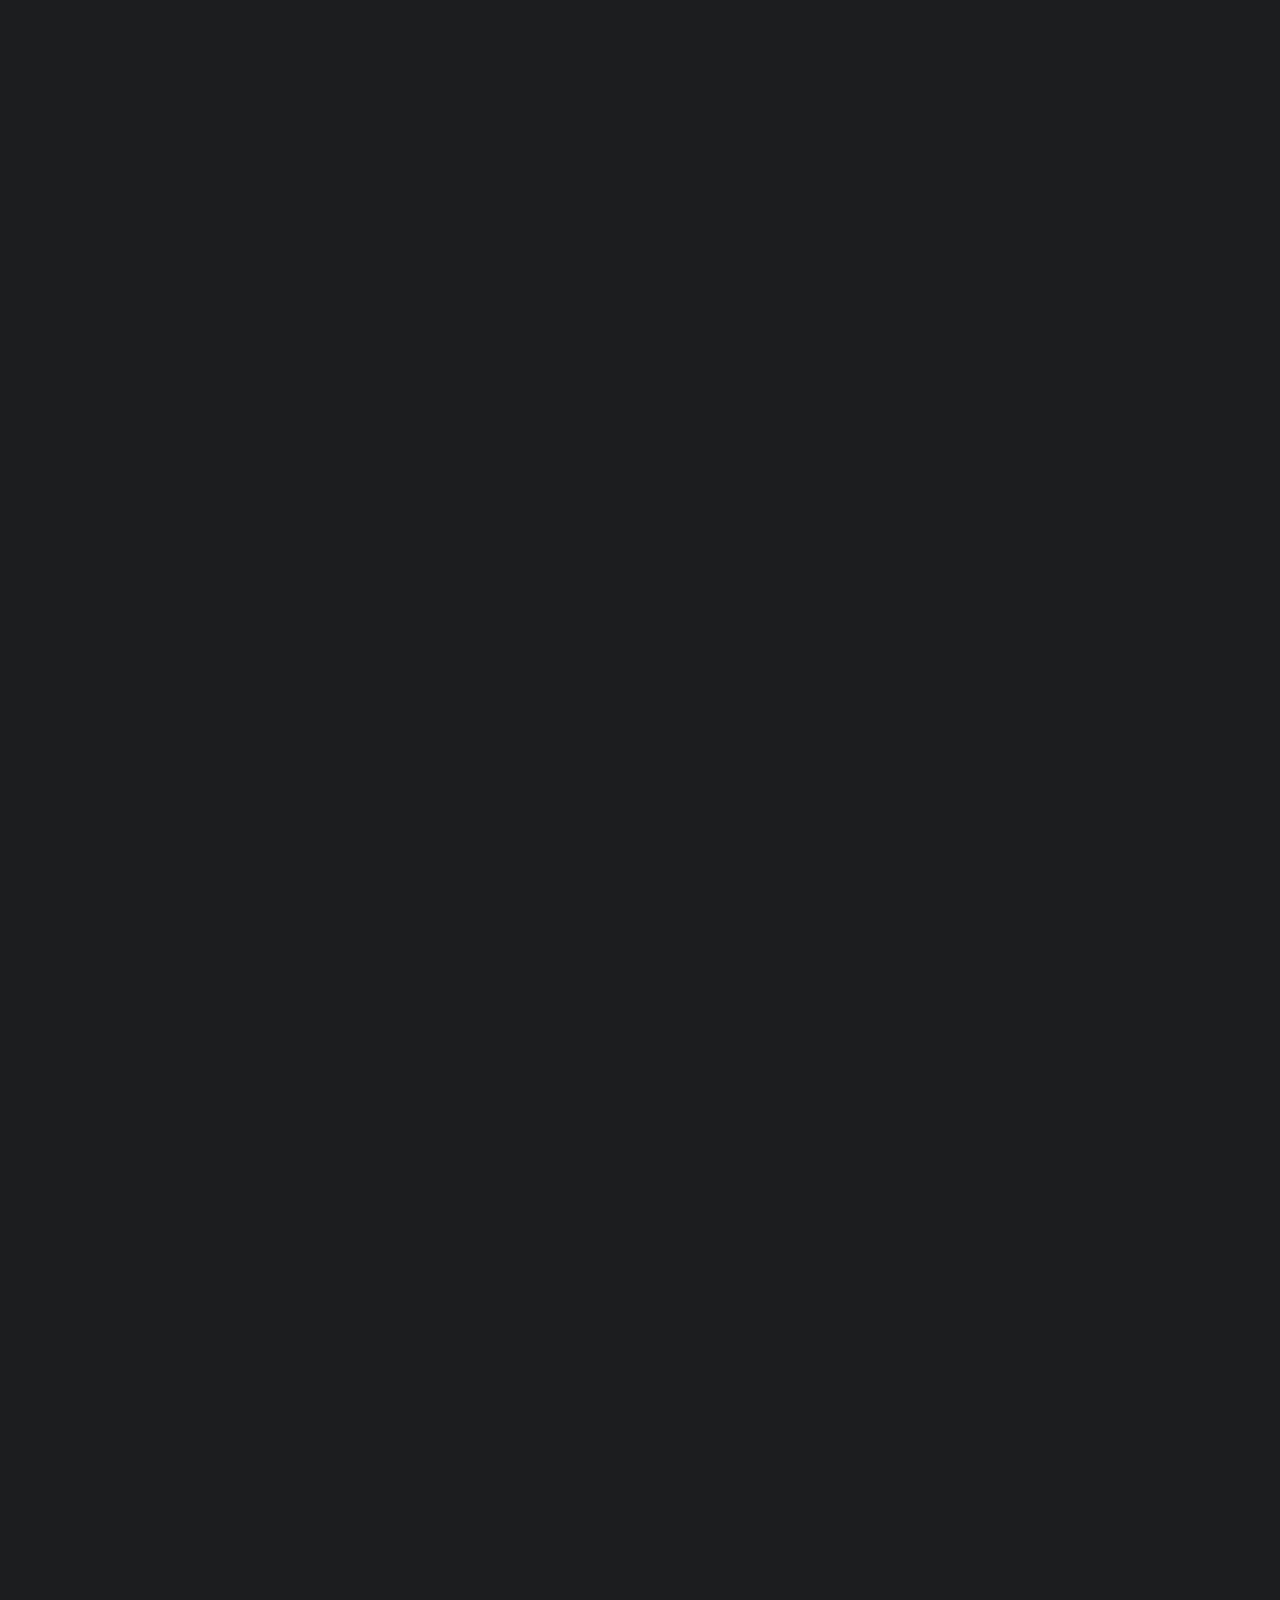
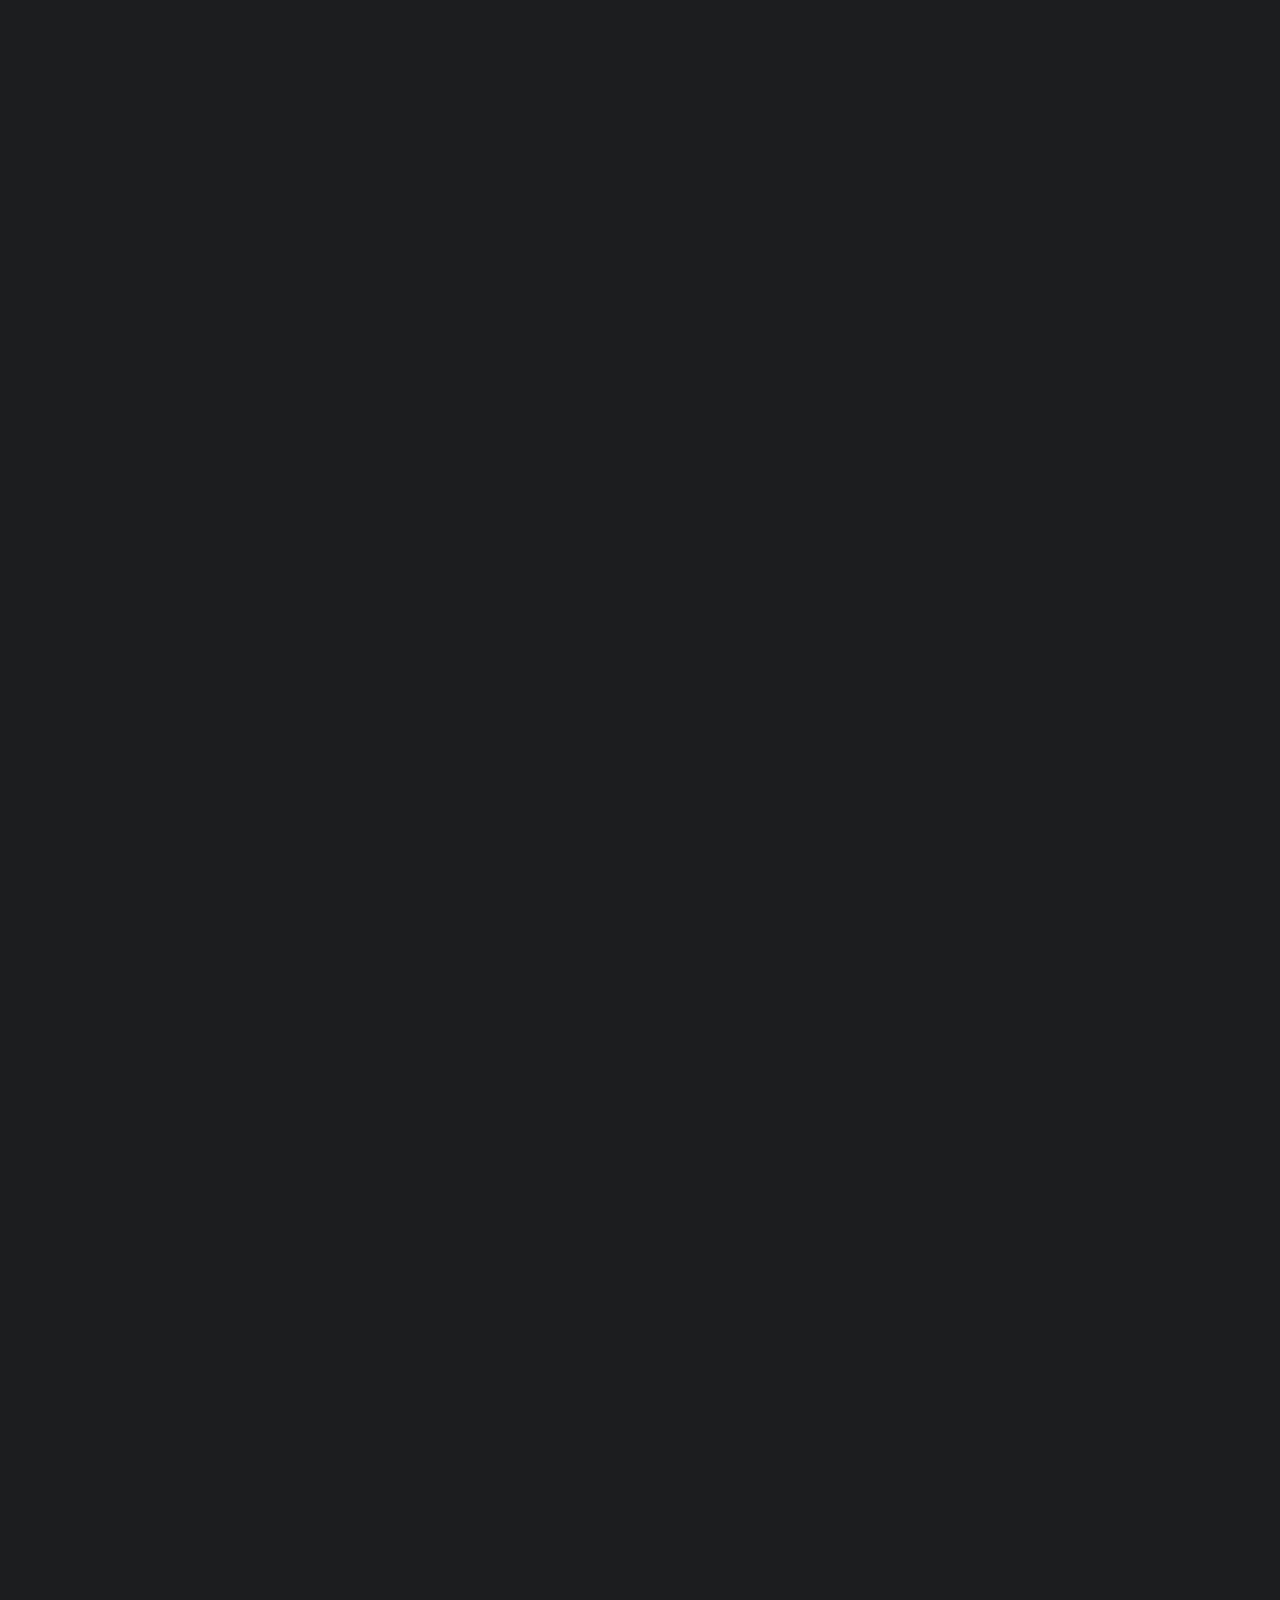
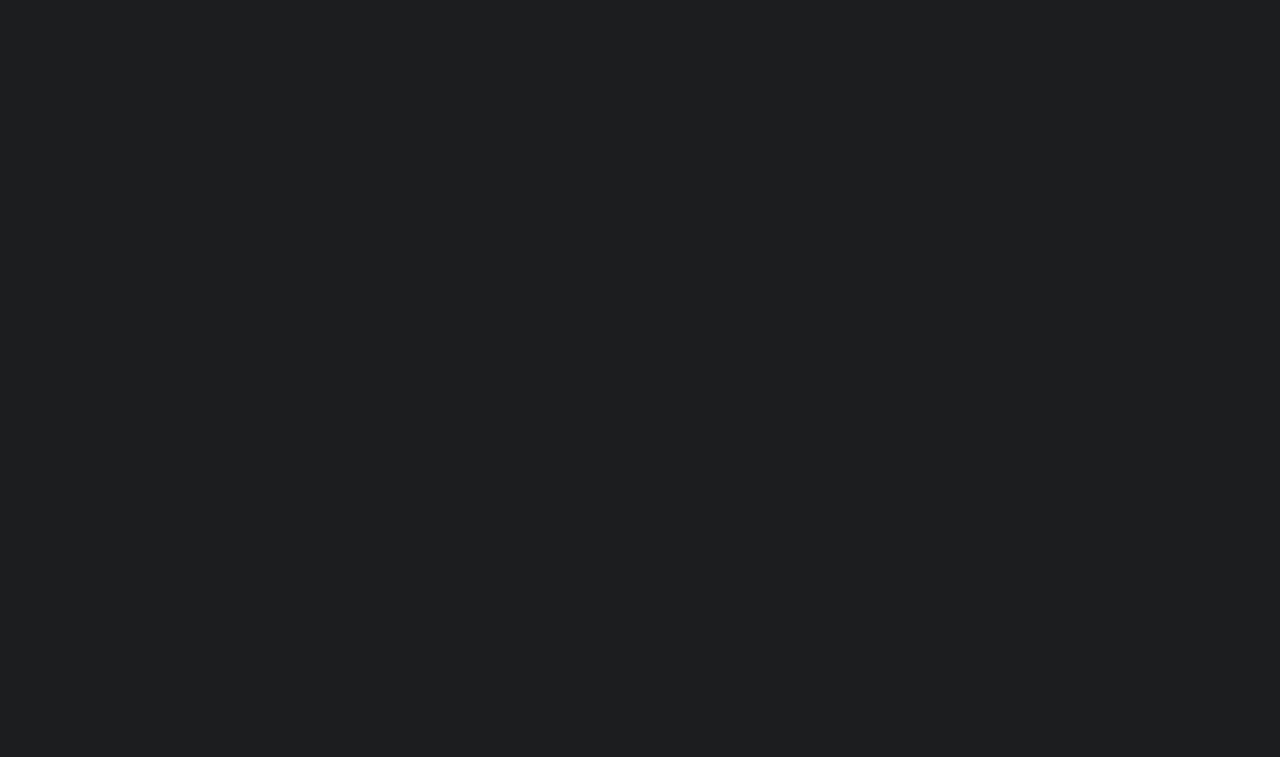
==== commit cf45ff89: "Update index.html" ====
--- a/index.html
+++ b/index.html
@@ -5,7 +5,7 @@
     <meta charset="UTF-8">
     <meta name="viewport" content="width=device-width, initial-scale=1.0">
     <title>Iframe Example</title>
-    <link rel="stylesheet" href="/style.css" />
+    <link rel="stylesheet" href="style.css"/>
     <link rel="preconnect" href="https://fonts.googleapis.com">
     <link rel="preconnect" href="https://fonts.gstatic.com" crossorigin>
     <link href="https://fonts.googleapis.com/css2?family=Jost:ital,wght@0,100..900;1,100..900&display=swap" <link
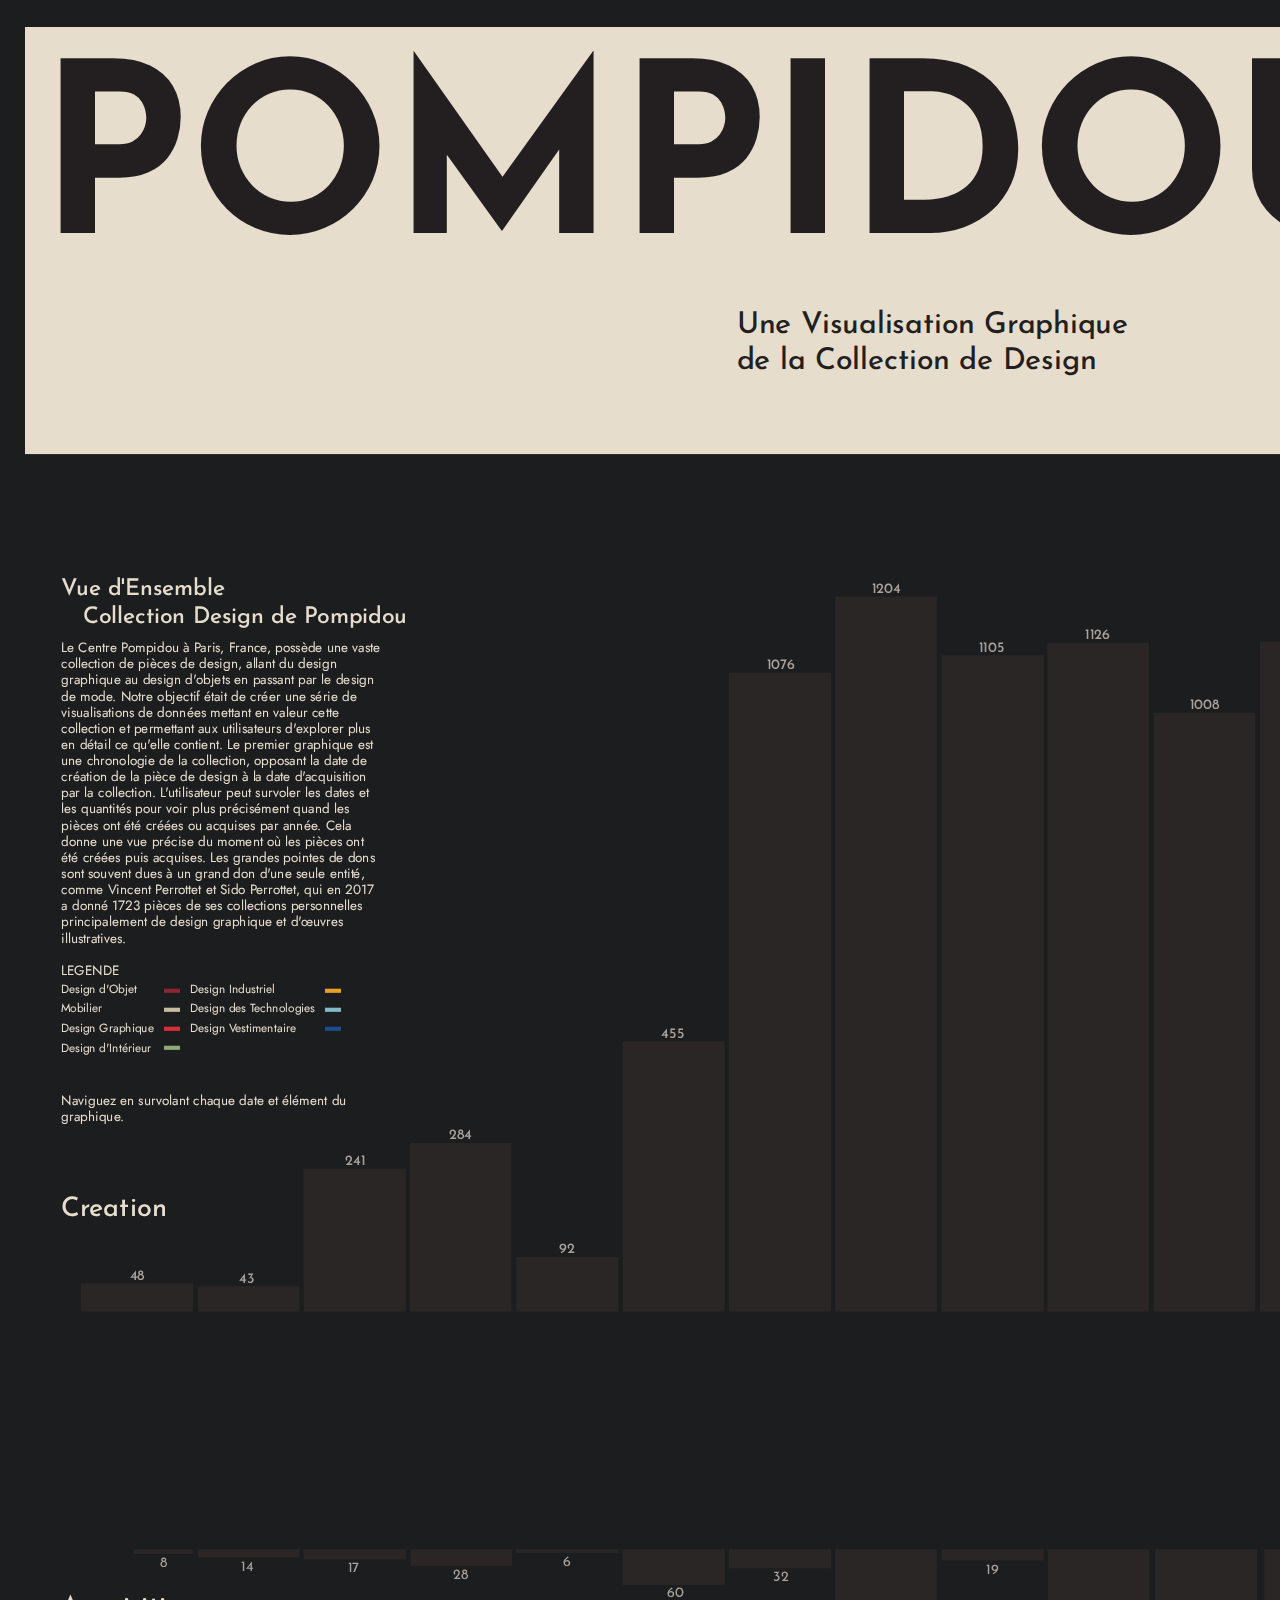
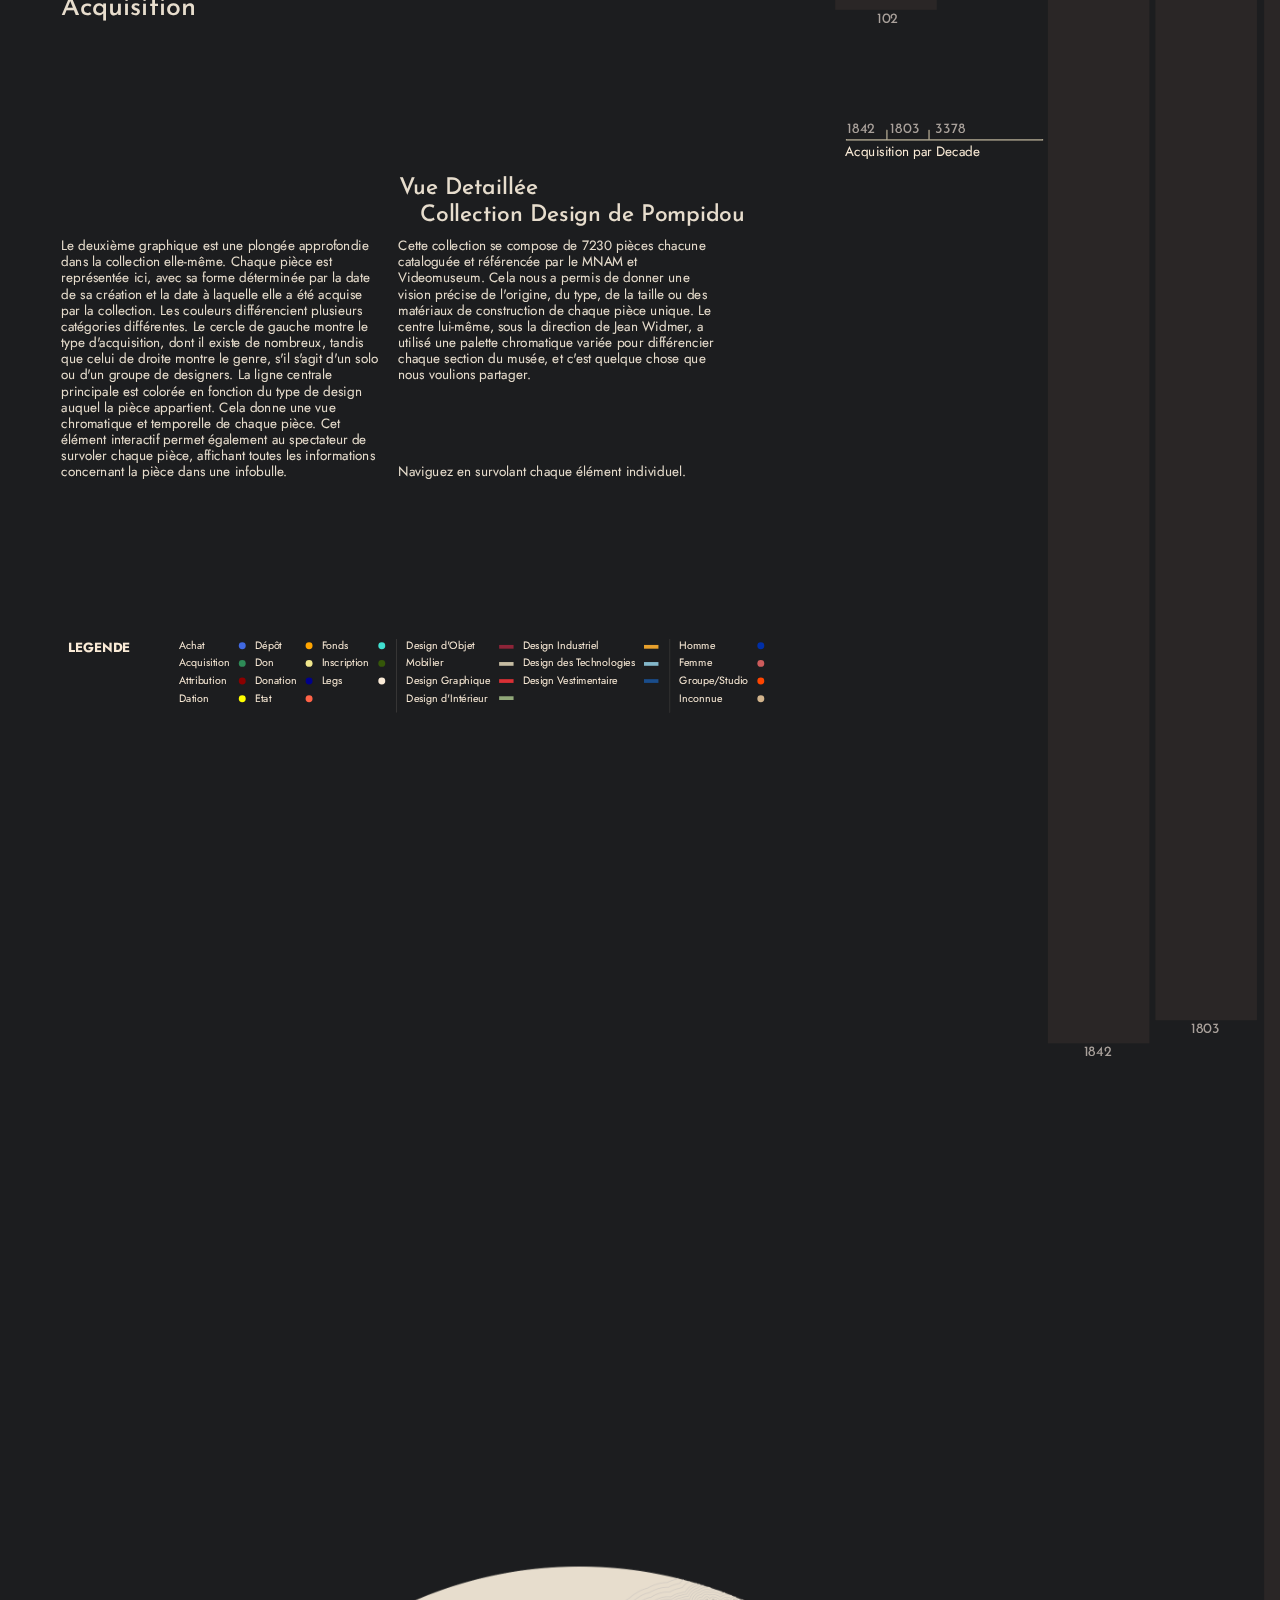
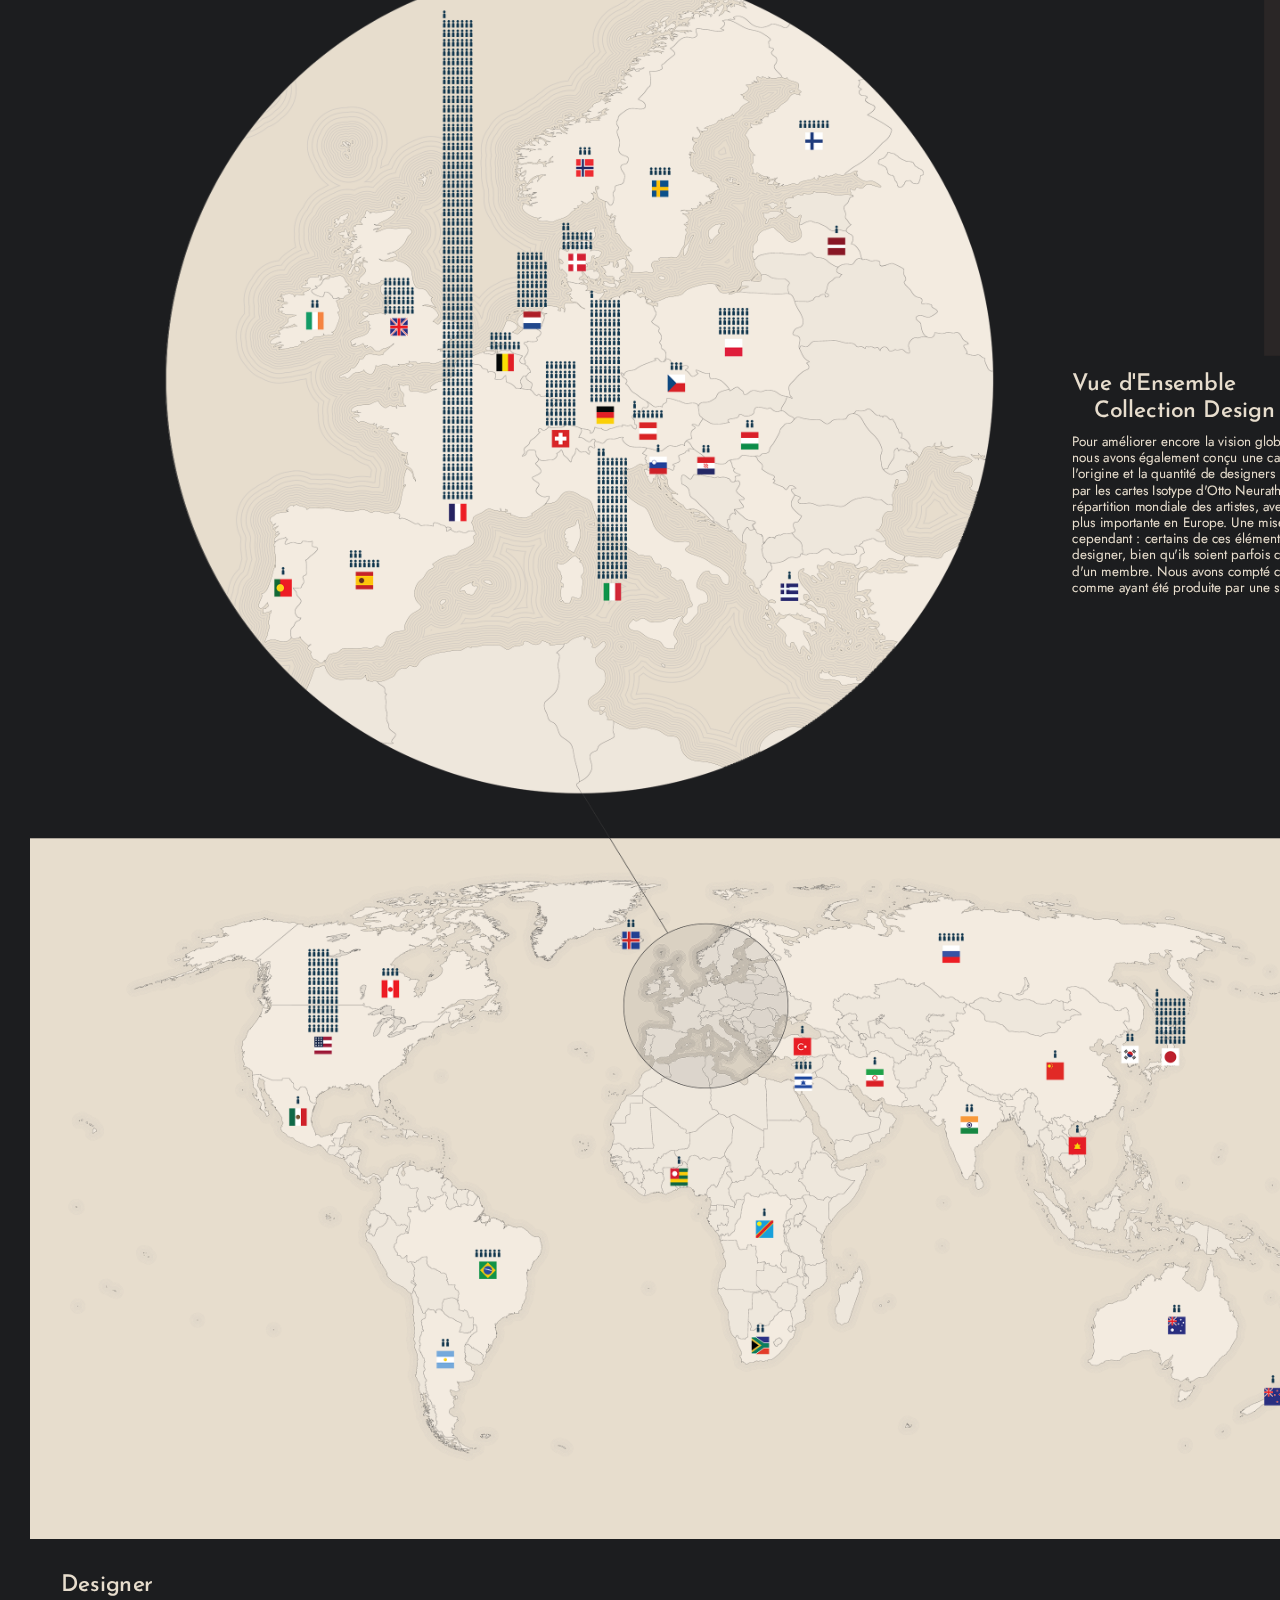
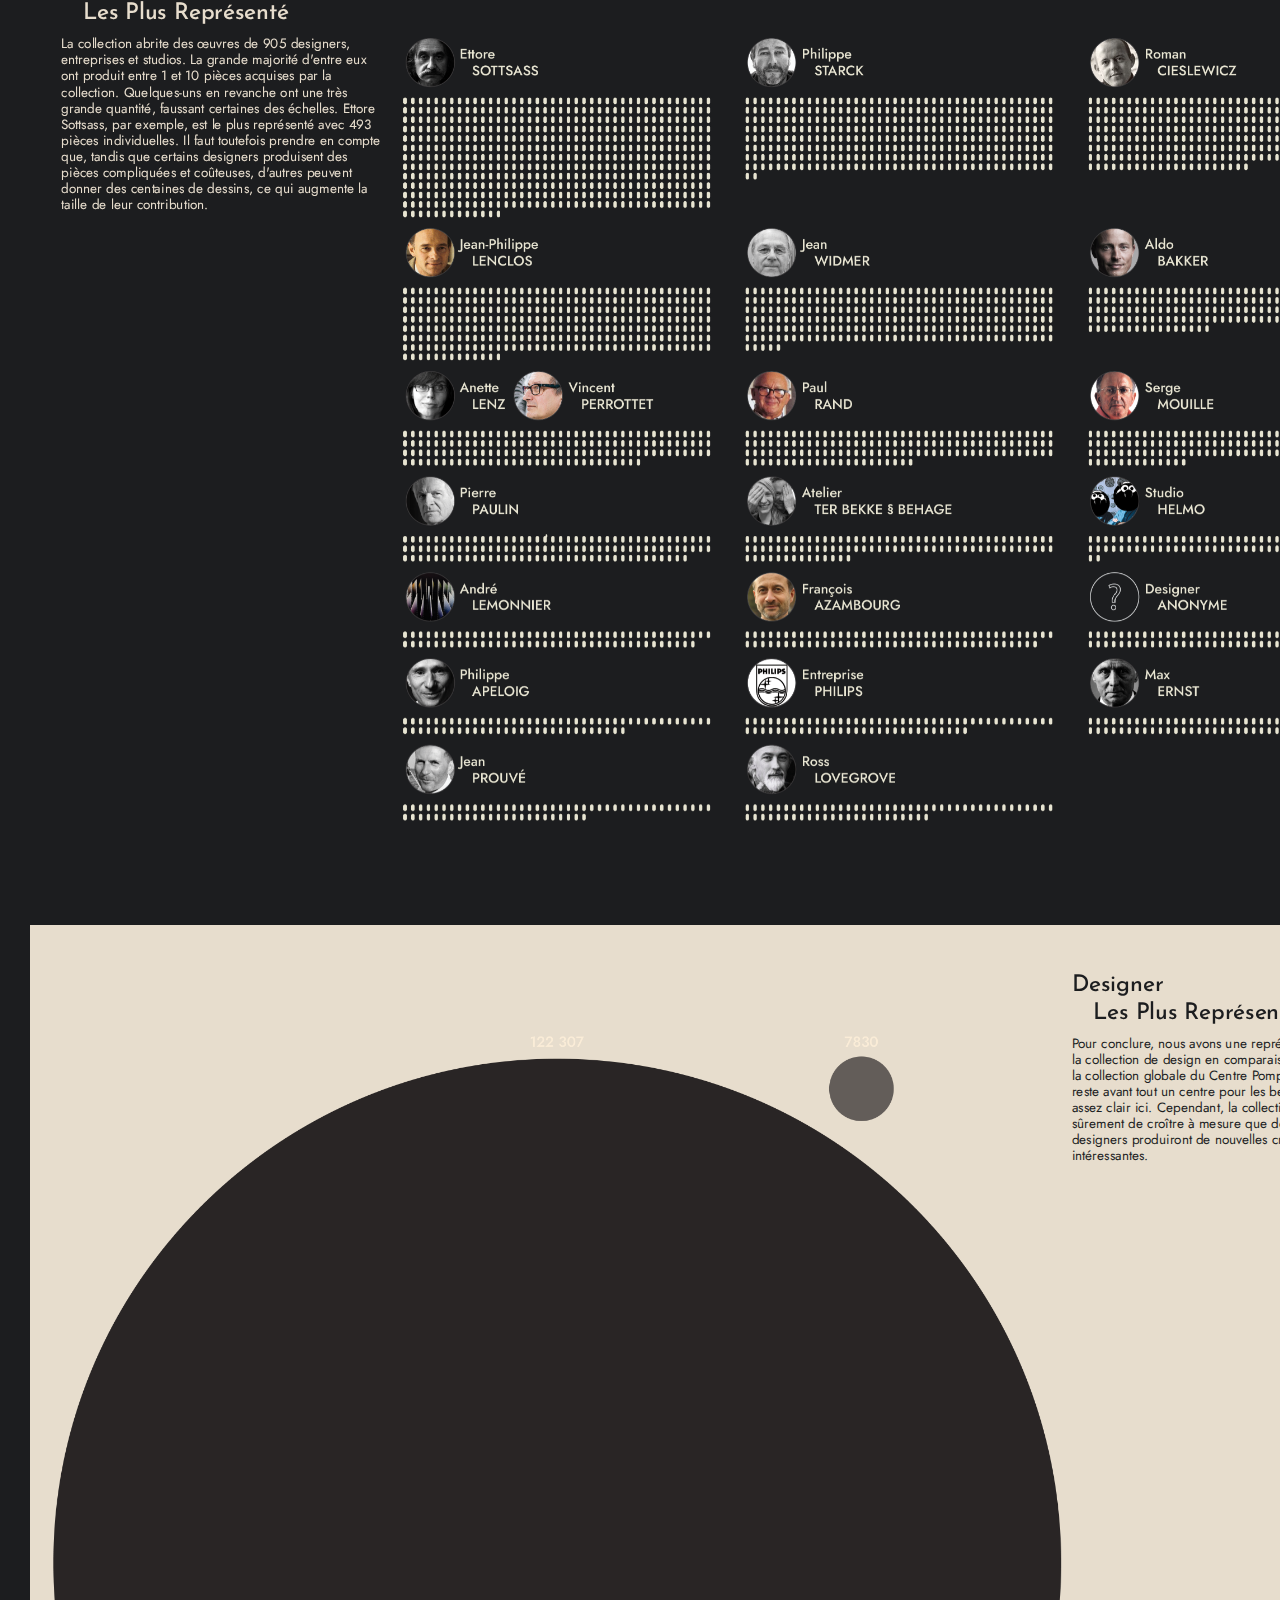
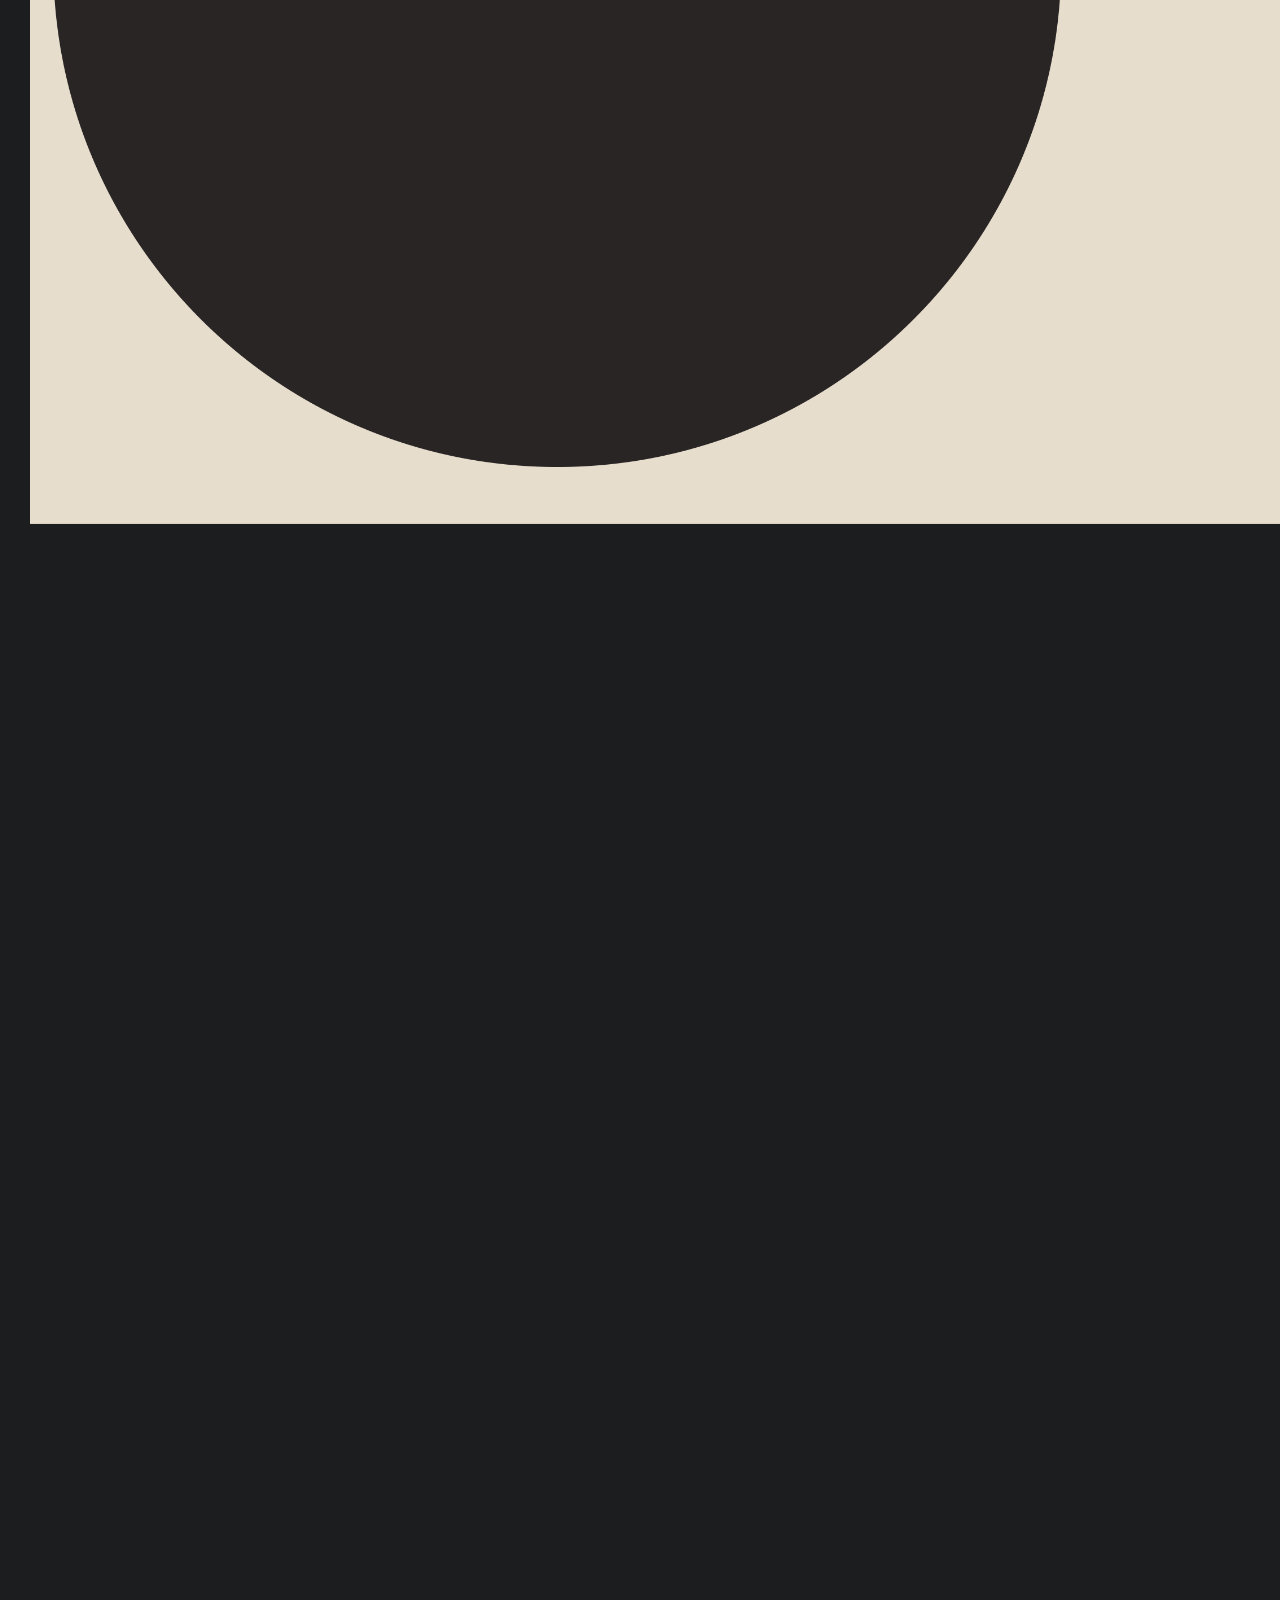
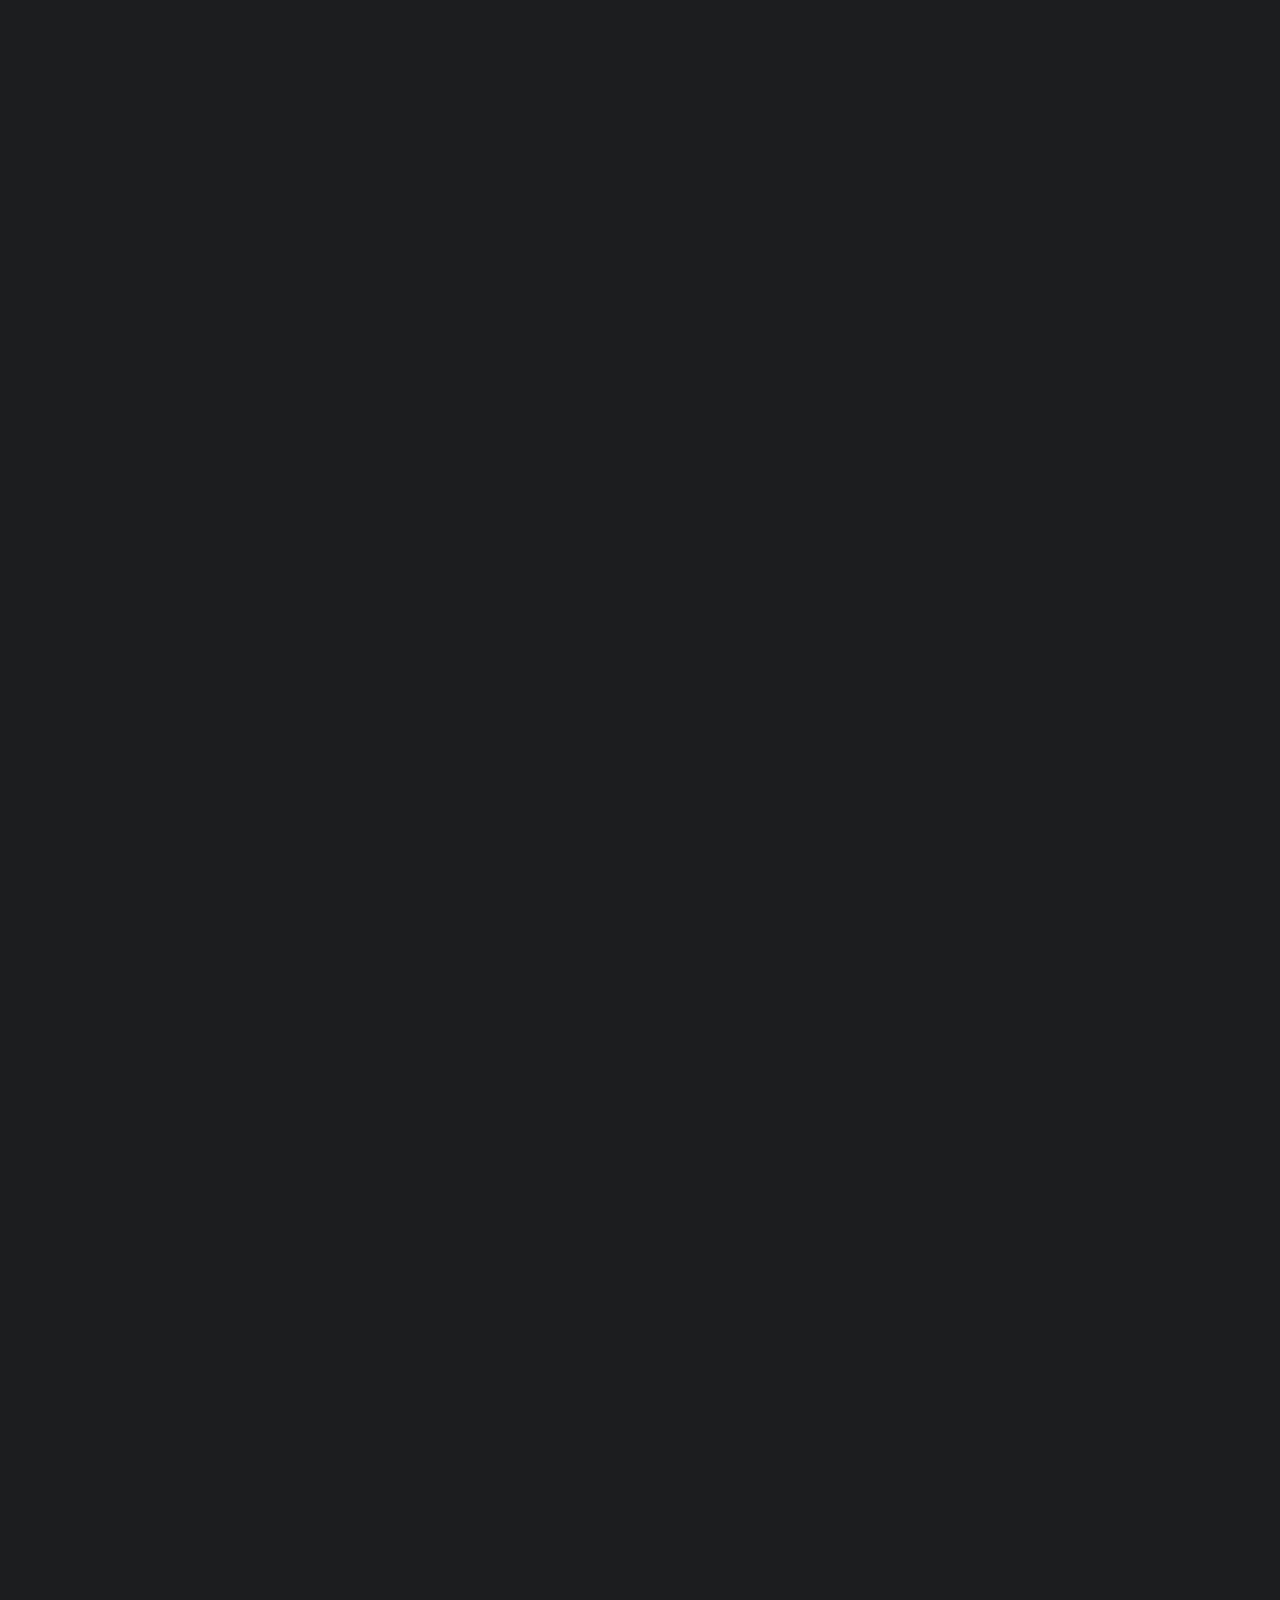
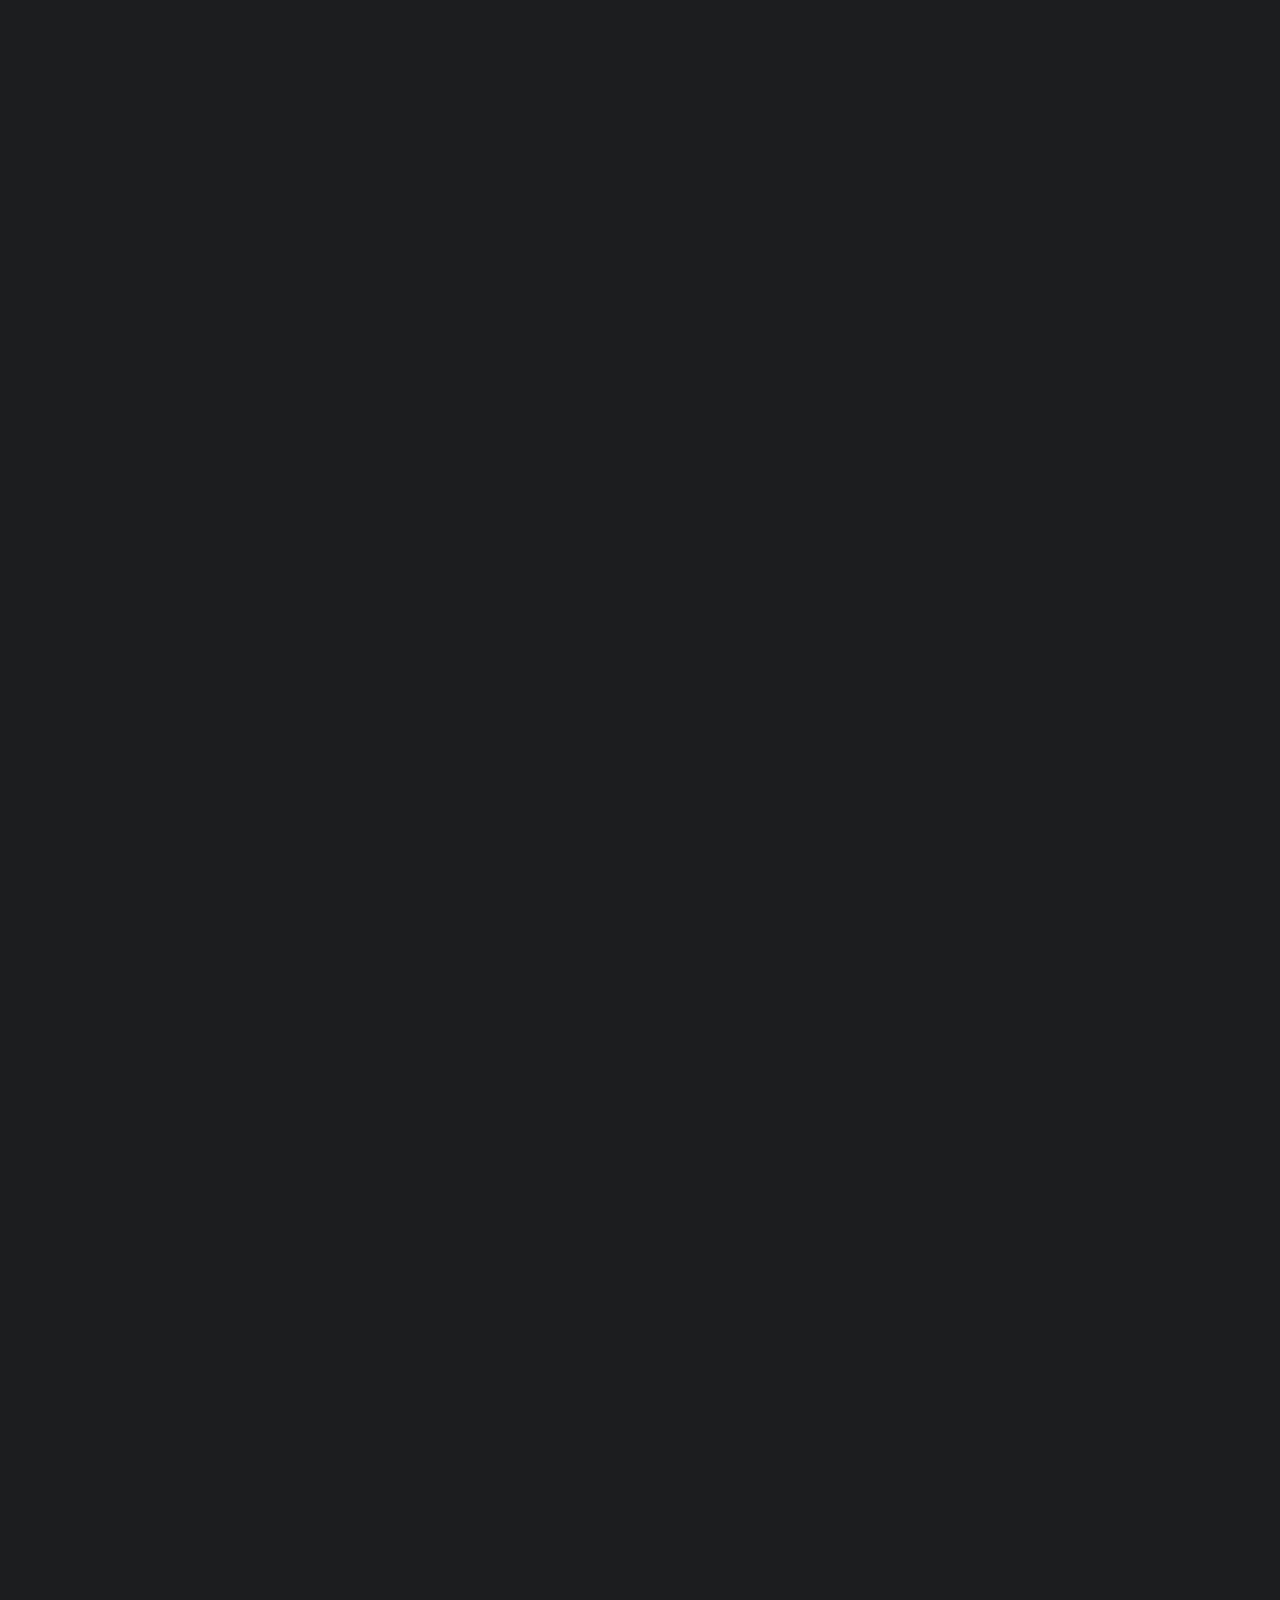
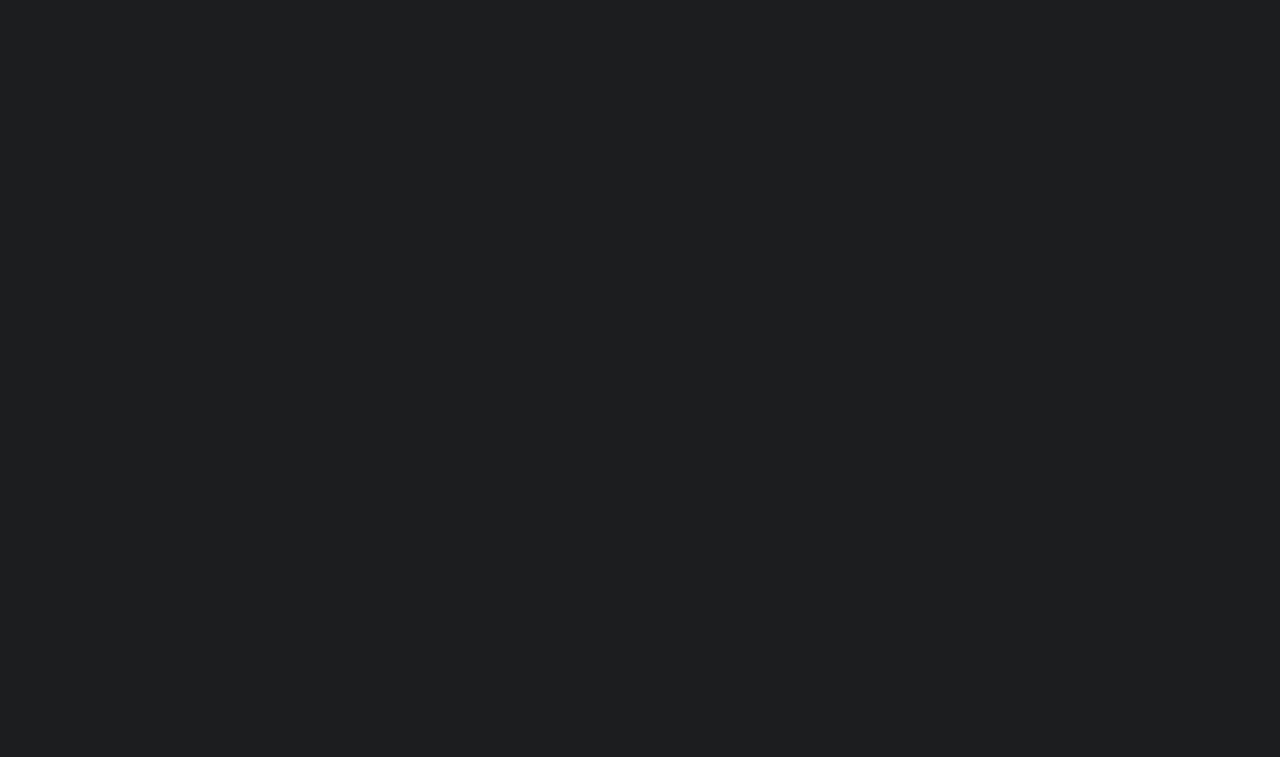
==== commit d3e6101b: "Update index.html" ====
--- a/index.html
+++ b/index.html
@@ -165,7 +165,7 @@
             style="border:none;"></iframe>
 
         <div class="Carte">
-            <img src="Extra/CleanedUp Map.png" alt="A beautiful scenery" width="2250px" height="auto" title="Map">
+            <img src="Extra/CleanedUp Map2.png" alt="A beautiful scenery" width="2250px" height="auto" title="Map">
         </div>
         <div class="DesignersQuantity">
             <img src="Extra/Designers.png" alt="A beautiful scenery" width="1670px" height="auto" title="Designers">
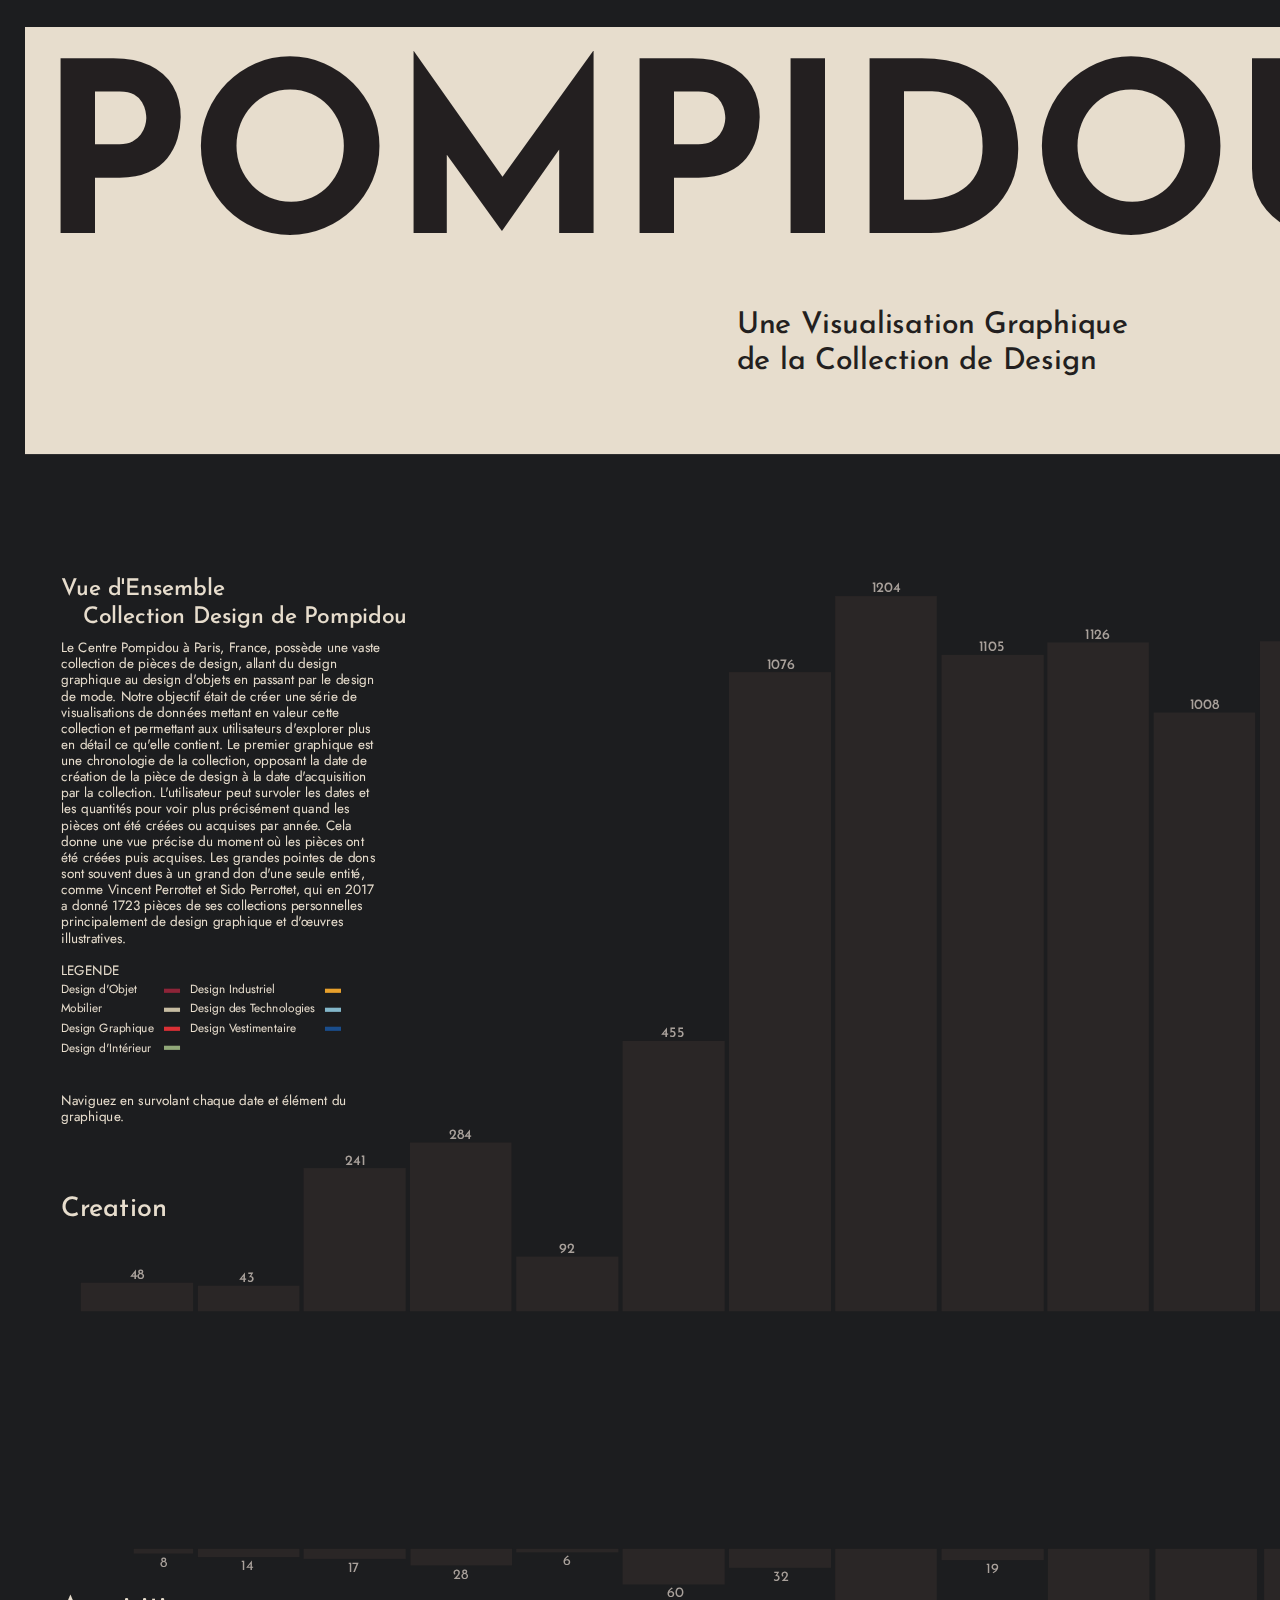
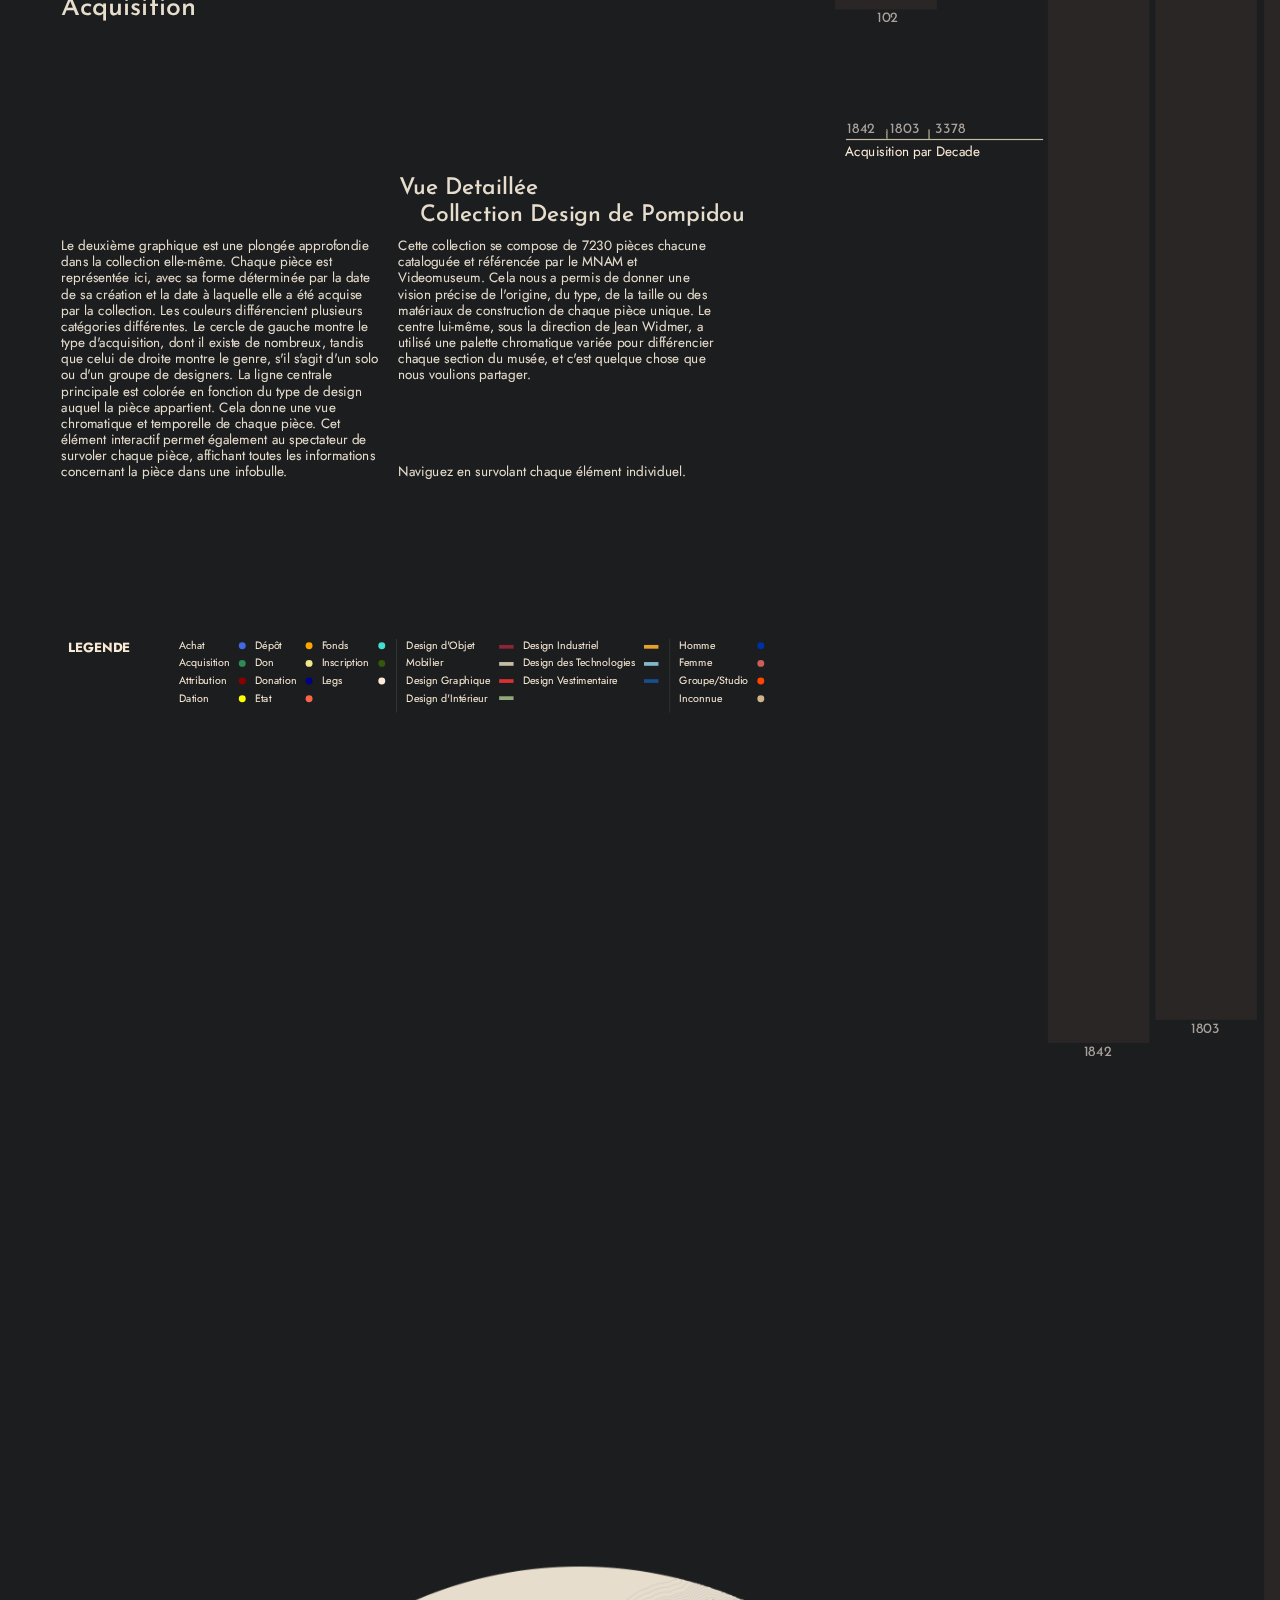
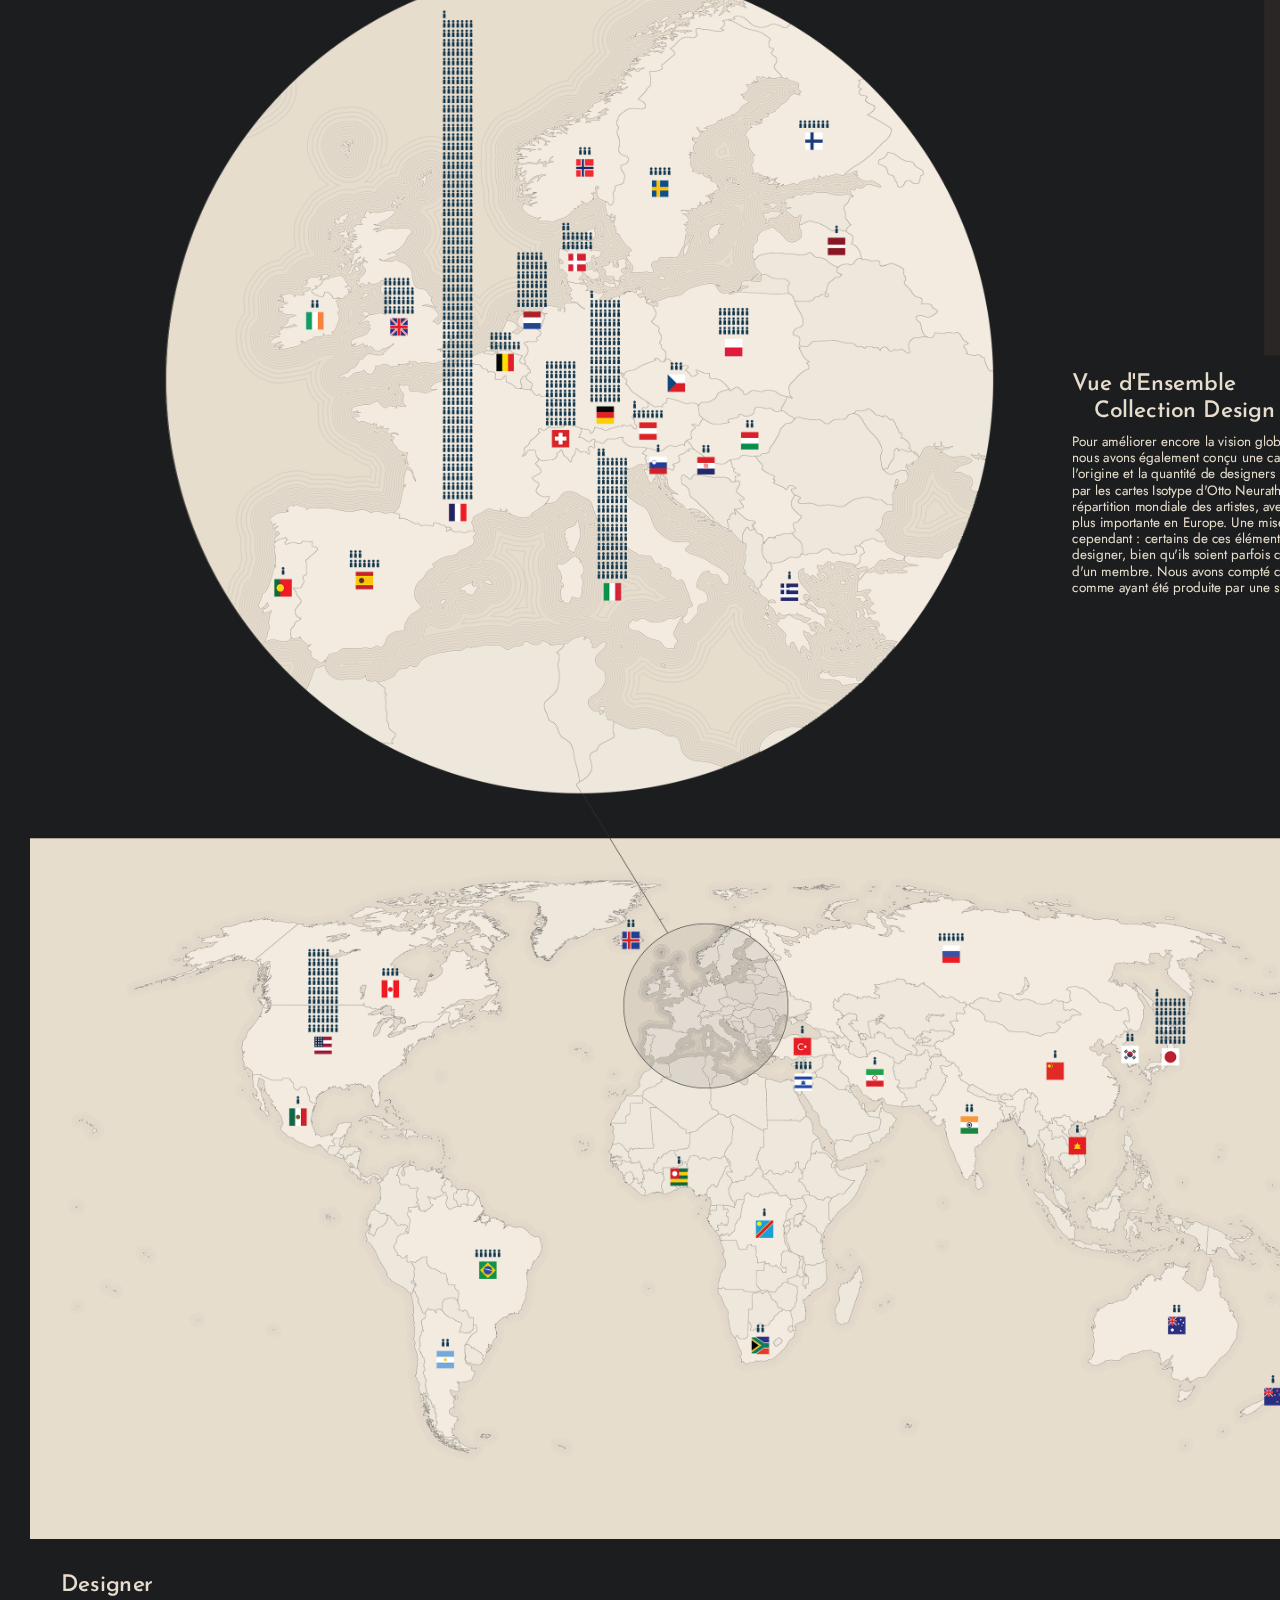
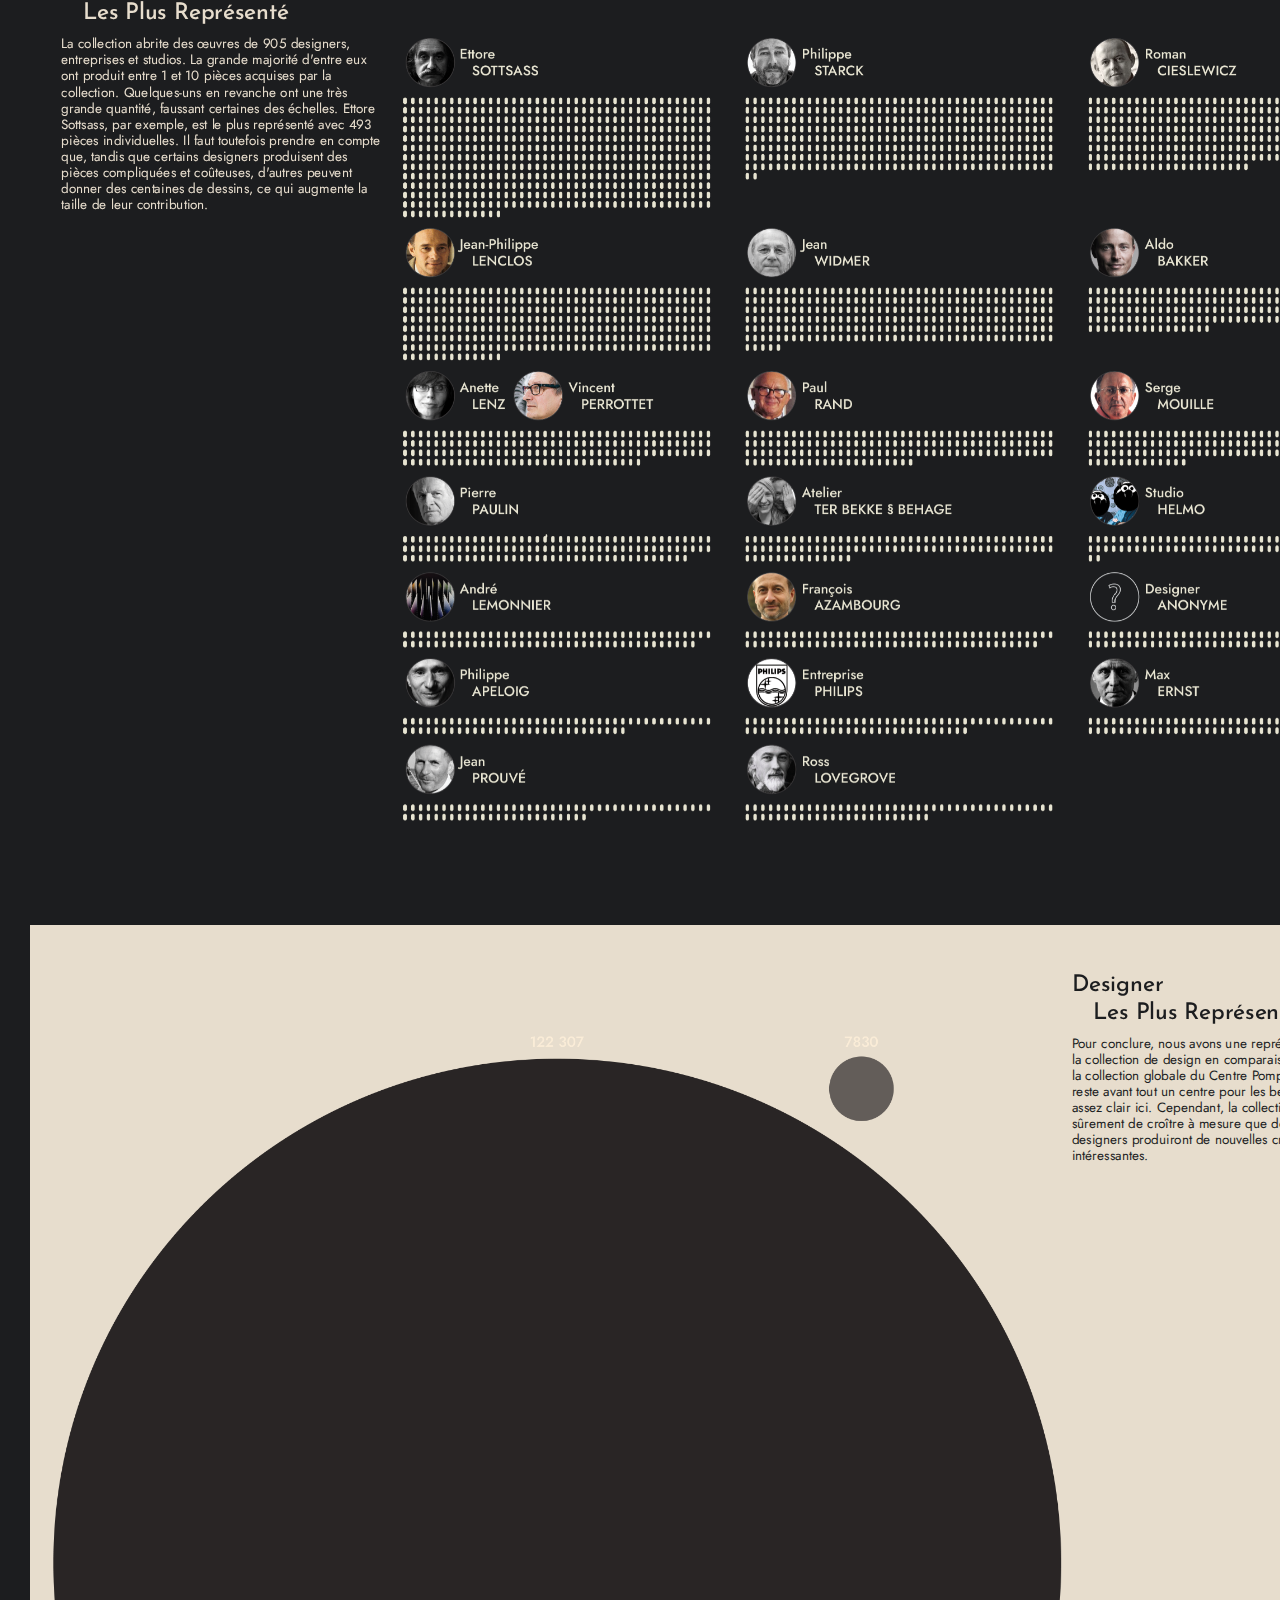
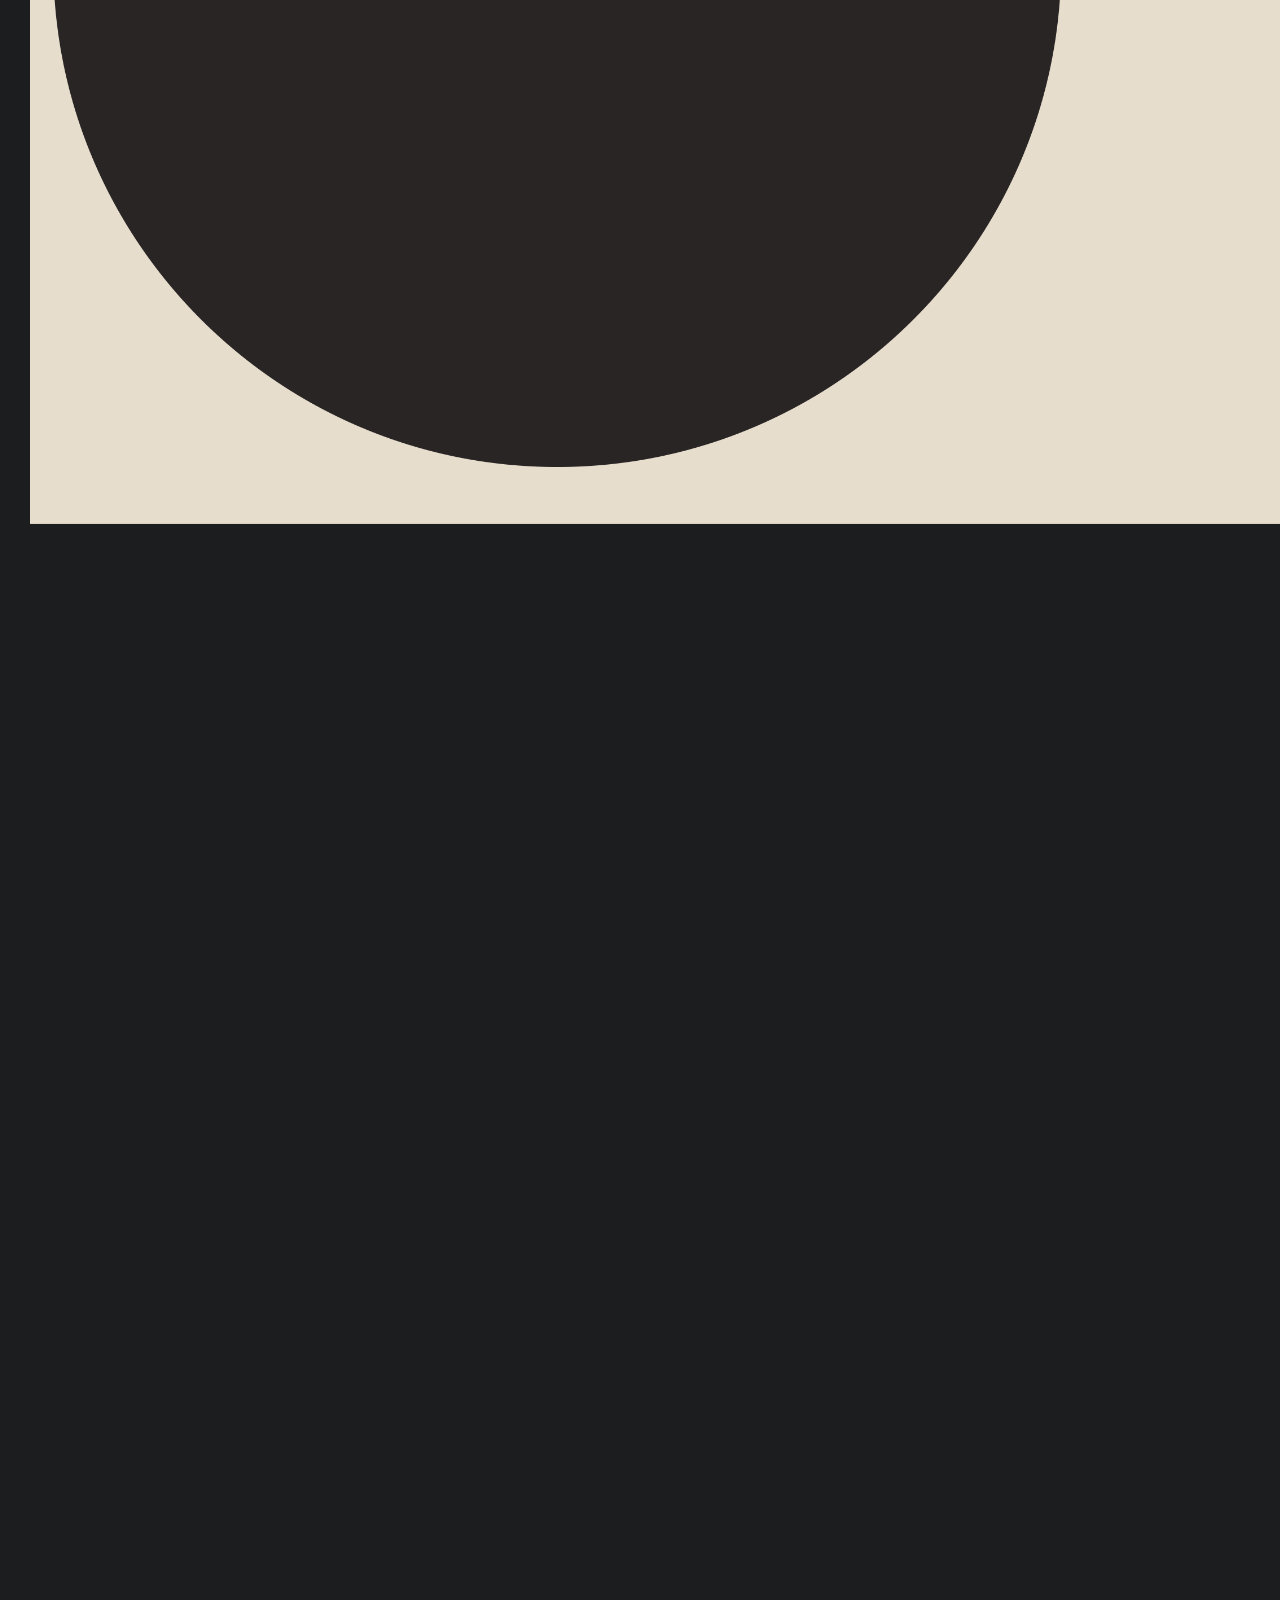
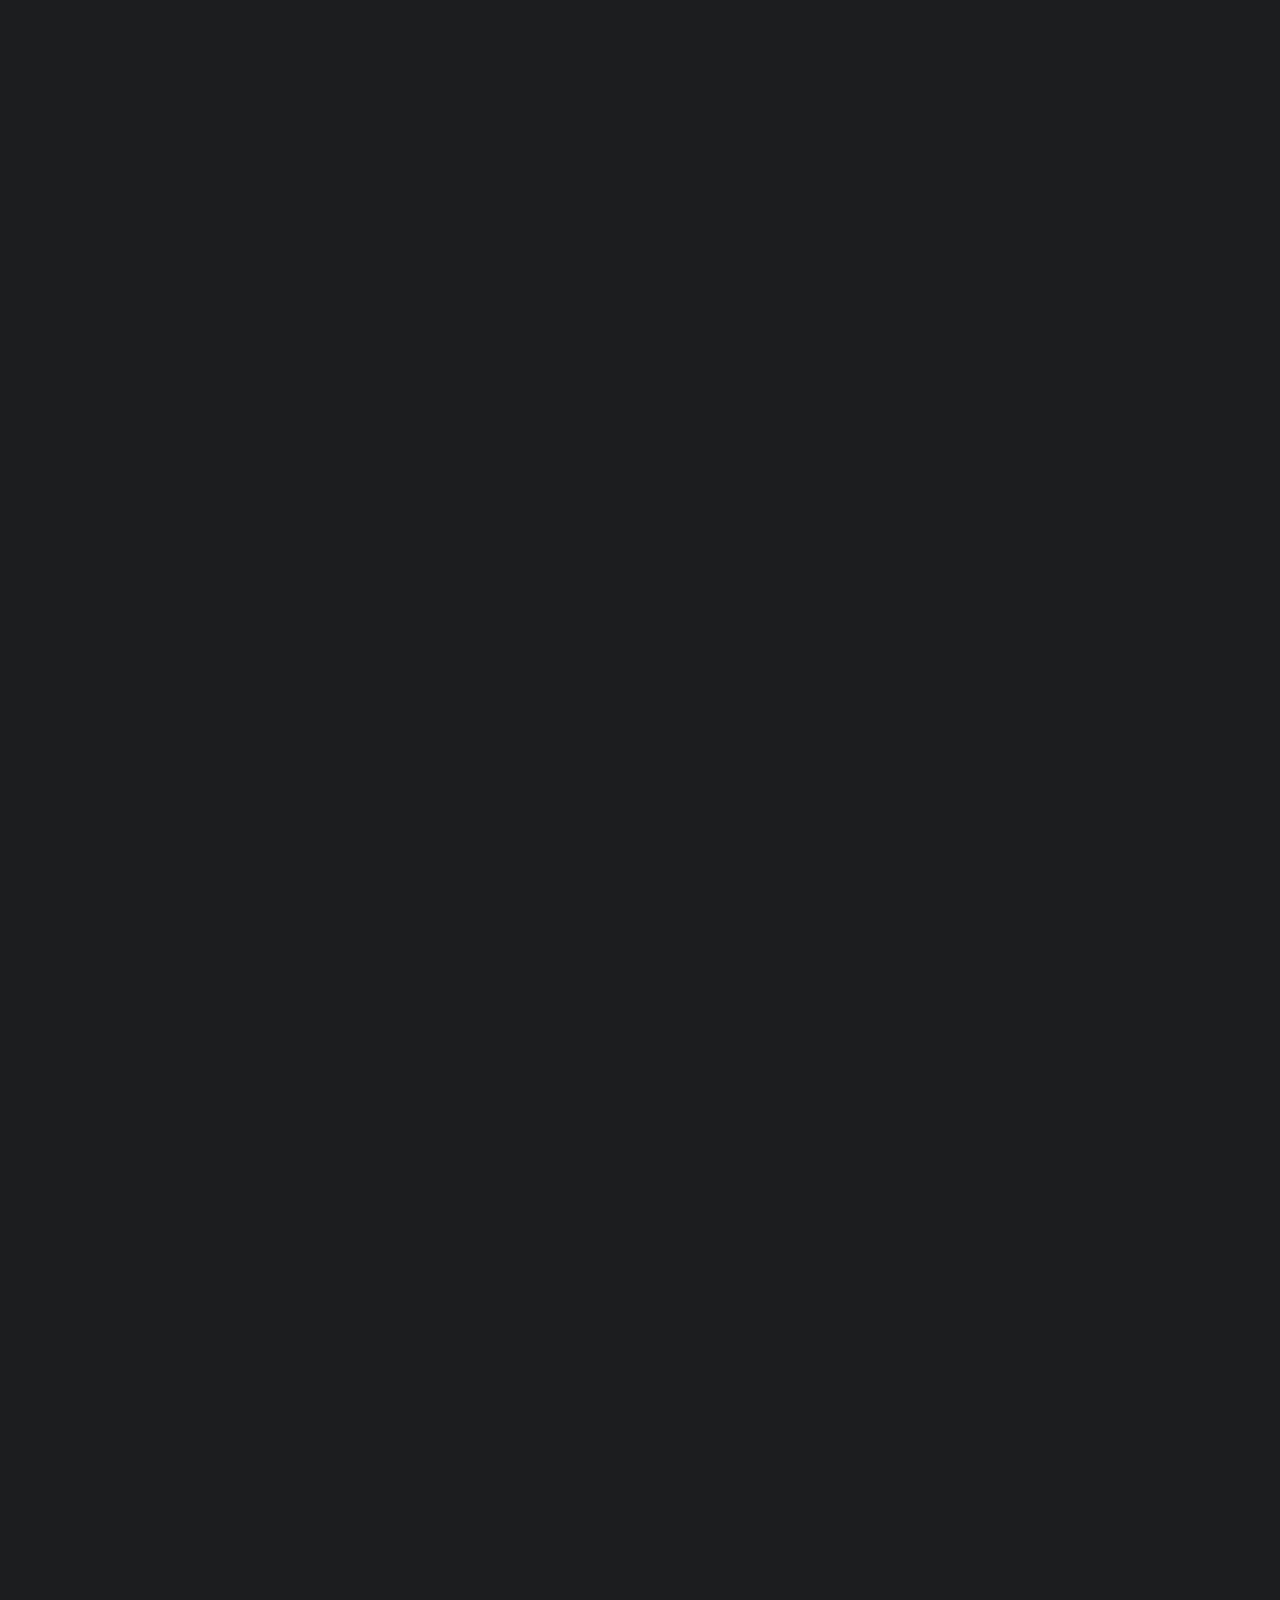
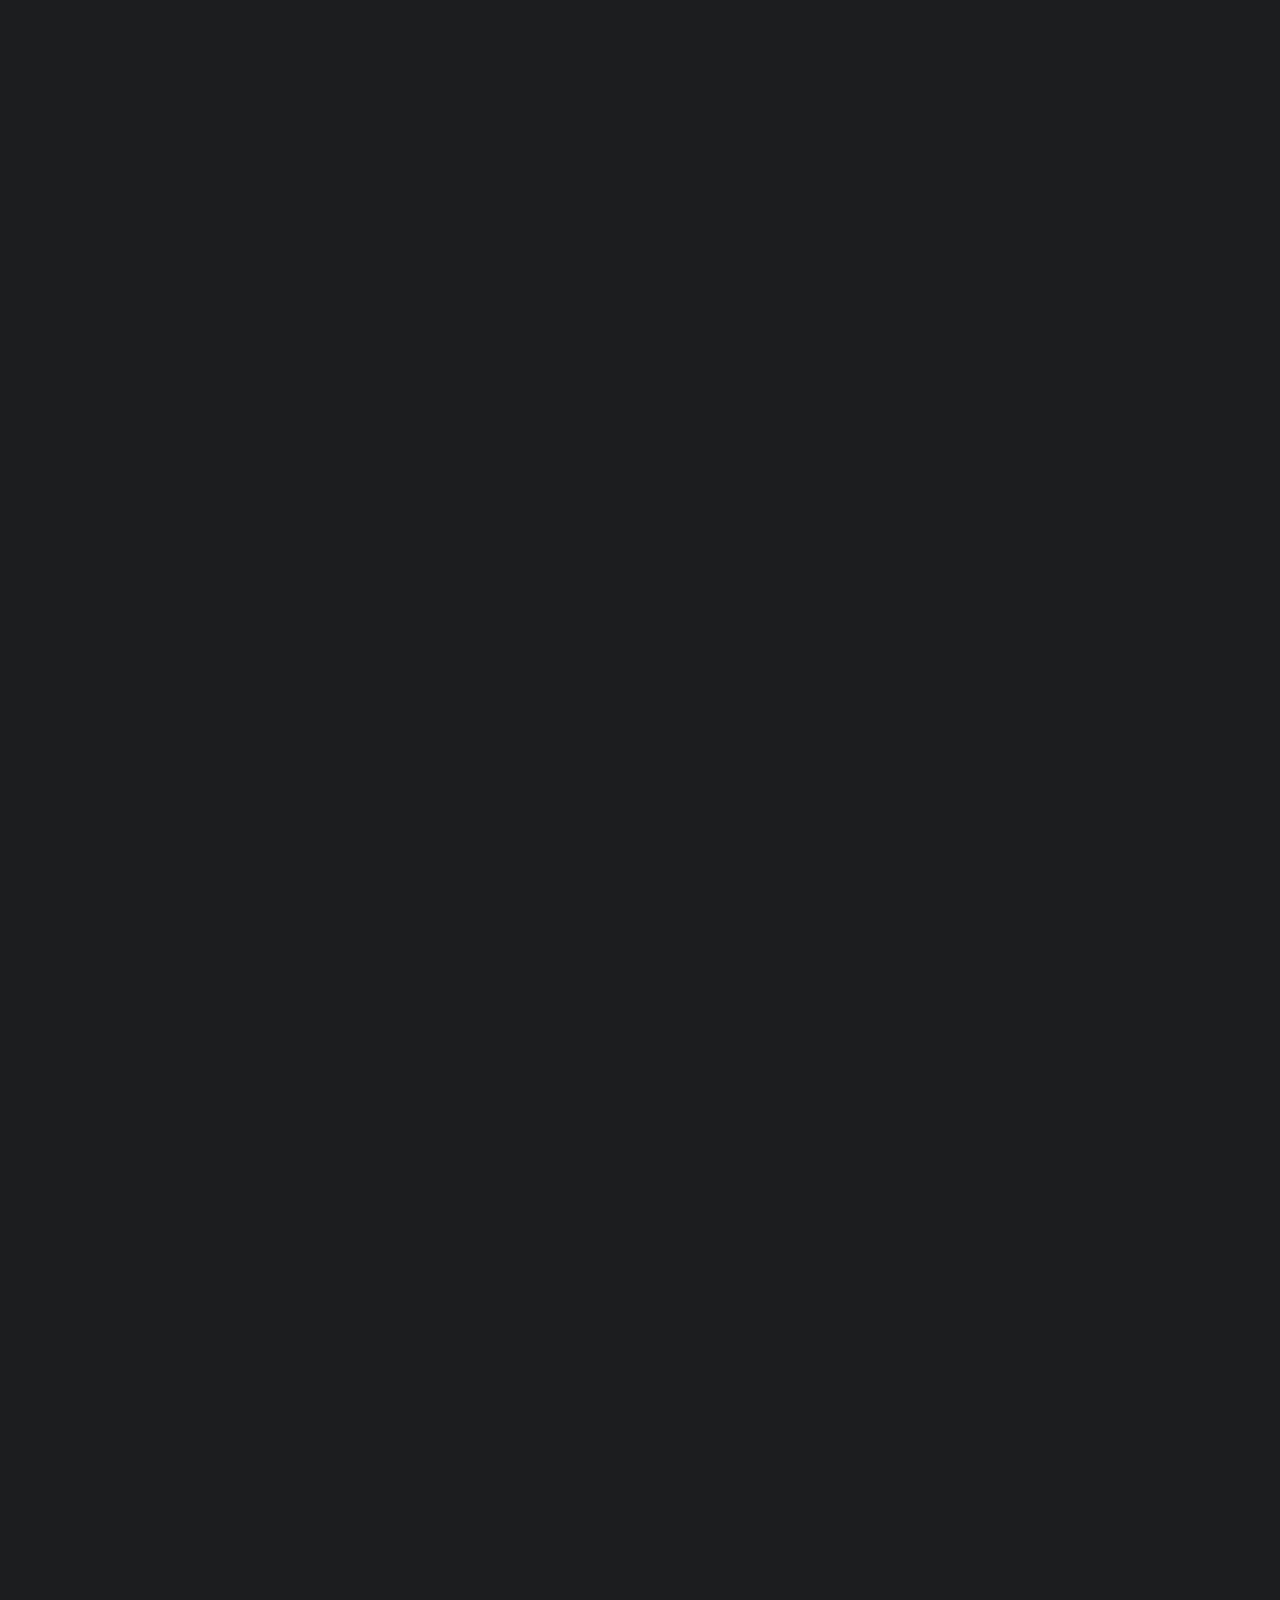
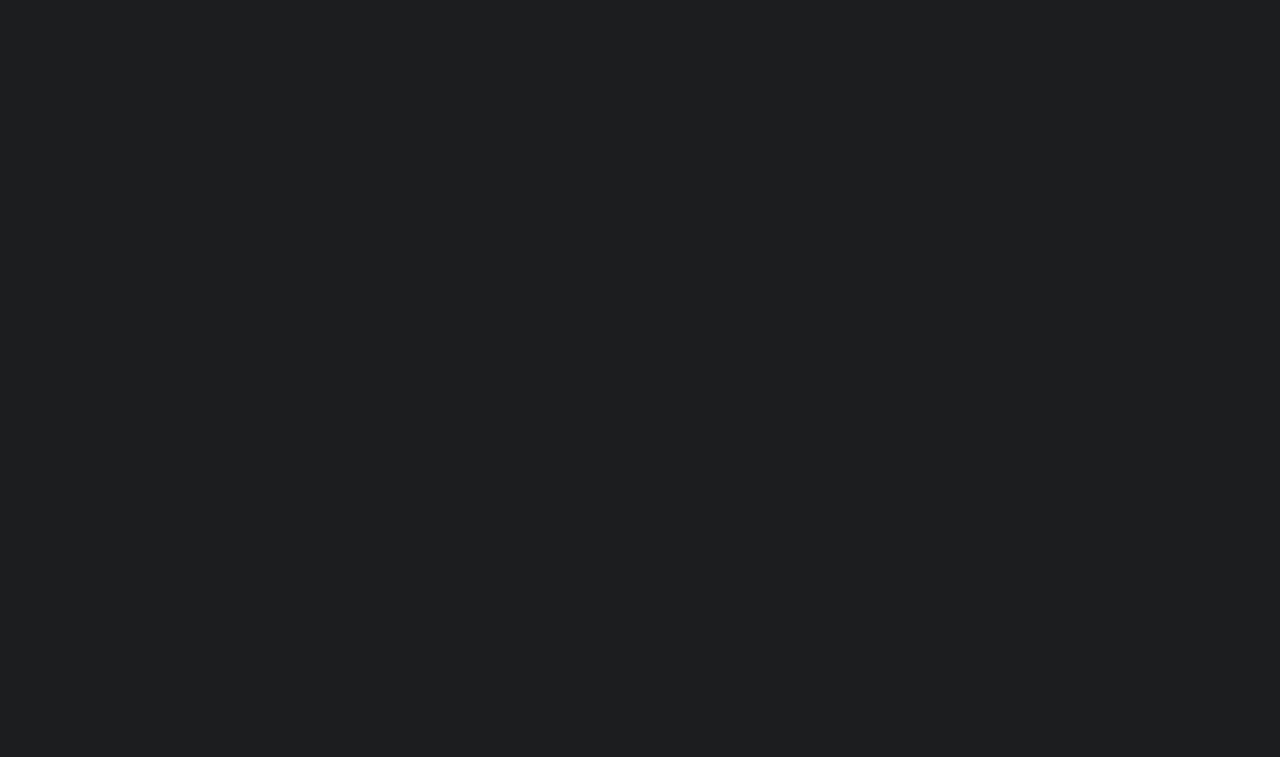
==== commit a1963d9e: "Update index.html" ====
--- a/index.html
+++ b/index.html
@@ -159,7 +159,7 @@
 
 
         <iframe class="DesignOverall" src="Overall View of Design Collection Code/Detailed-View.html" width="100%"
-            height="5500" style="border:none;"></iframe>
+            height="5700" style="border:none;"></iframe>
 
         <iframe class="DesignDetail" src="Detail of Design Collection Code/index.html" width="2000px" height="1400"
             style="border:none;"></iframe>
